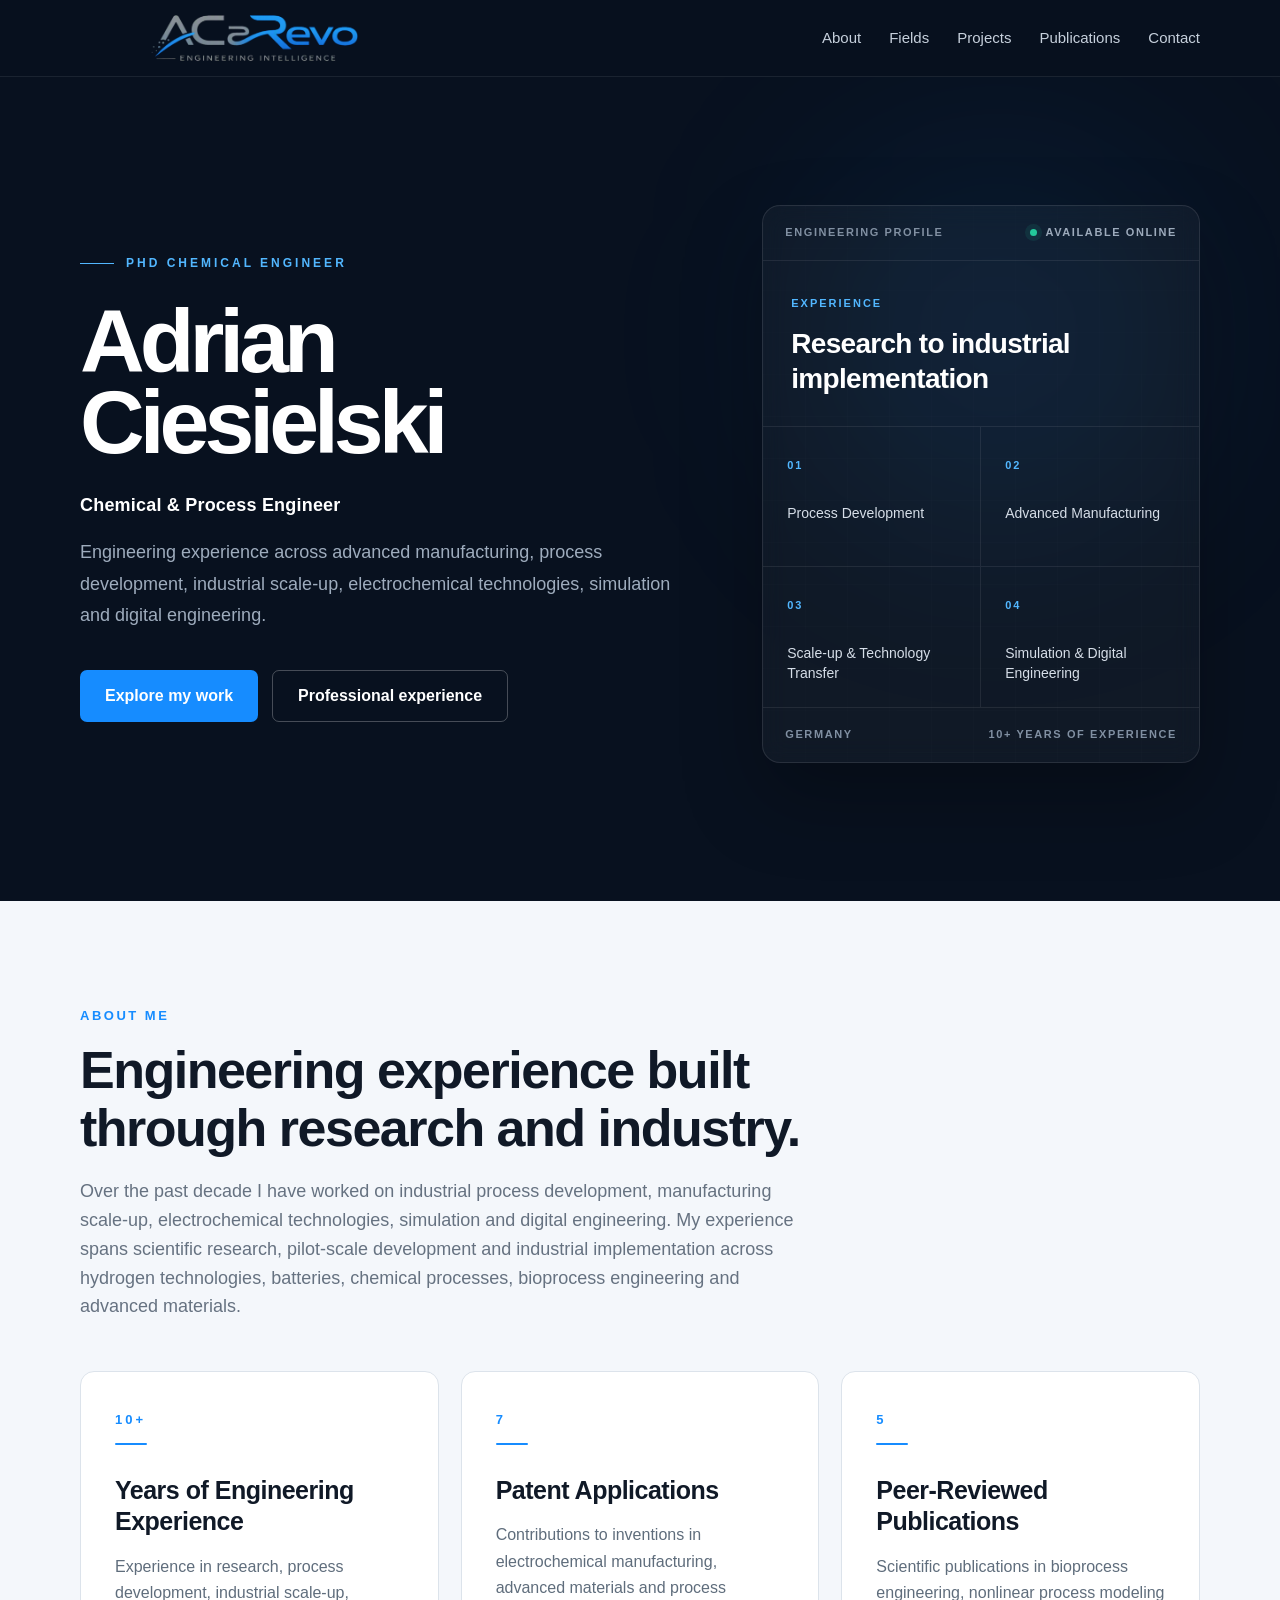
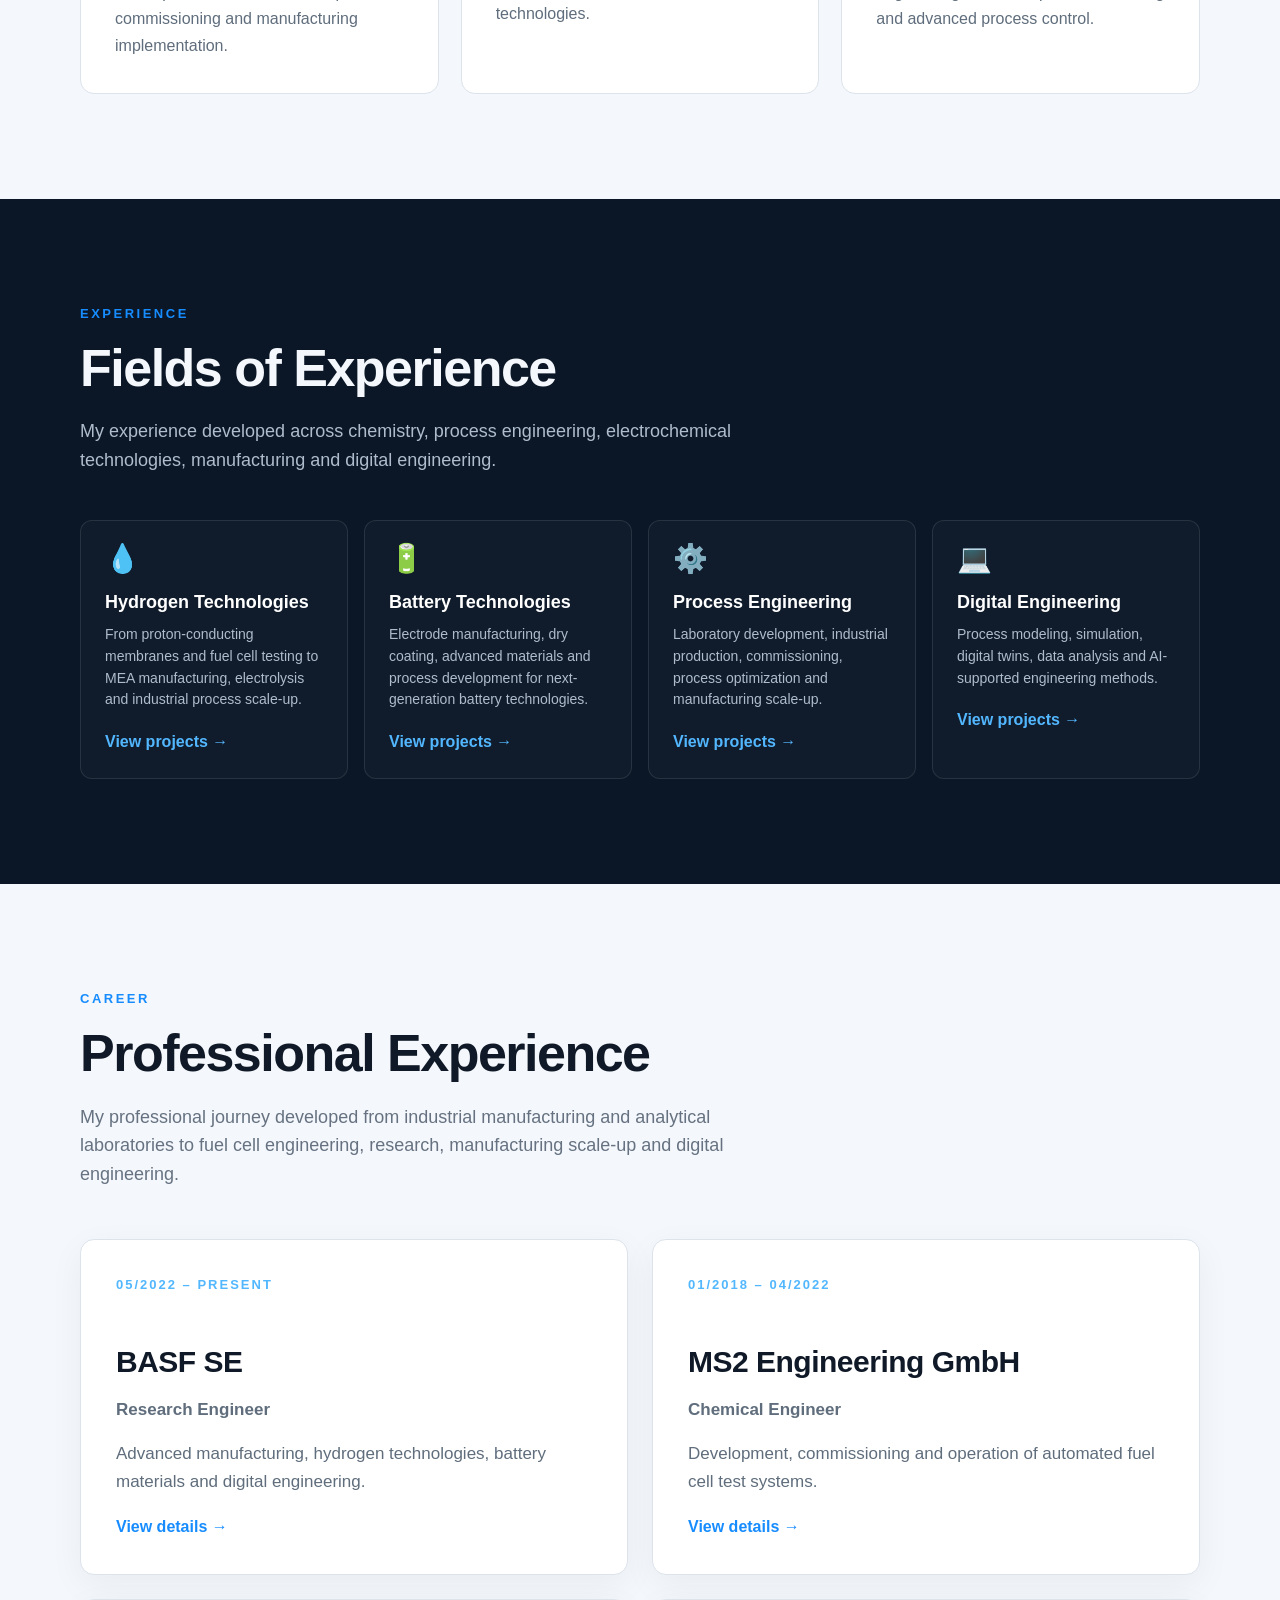
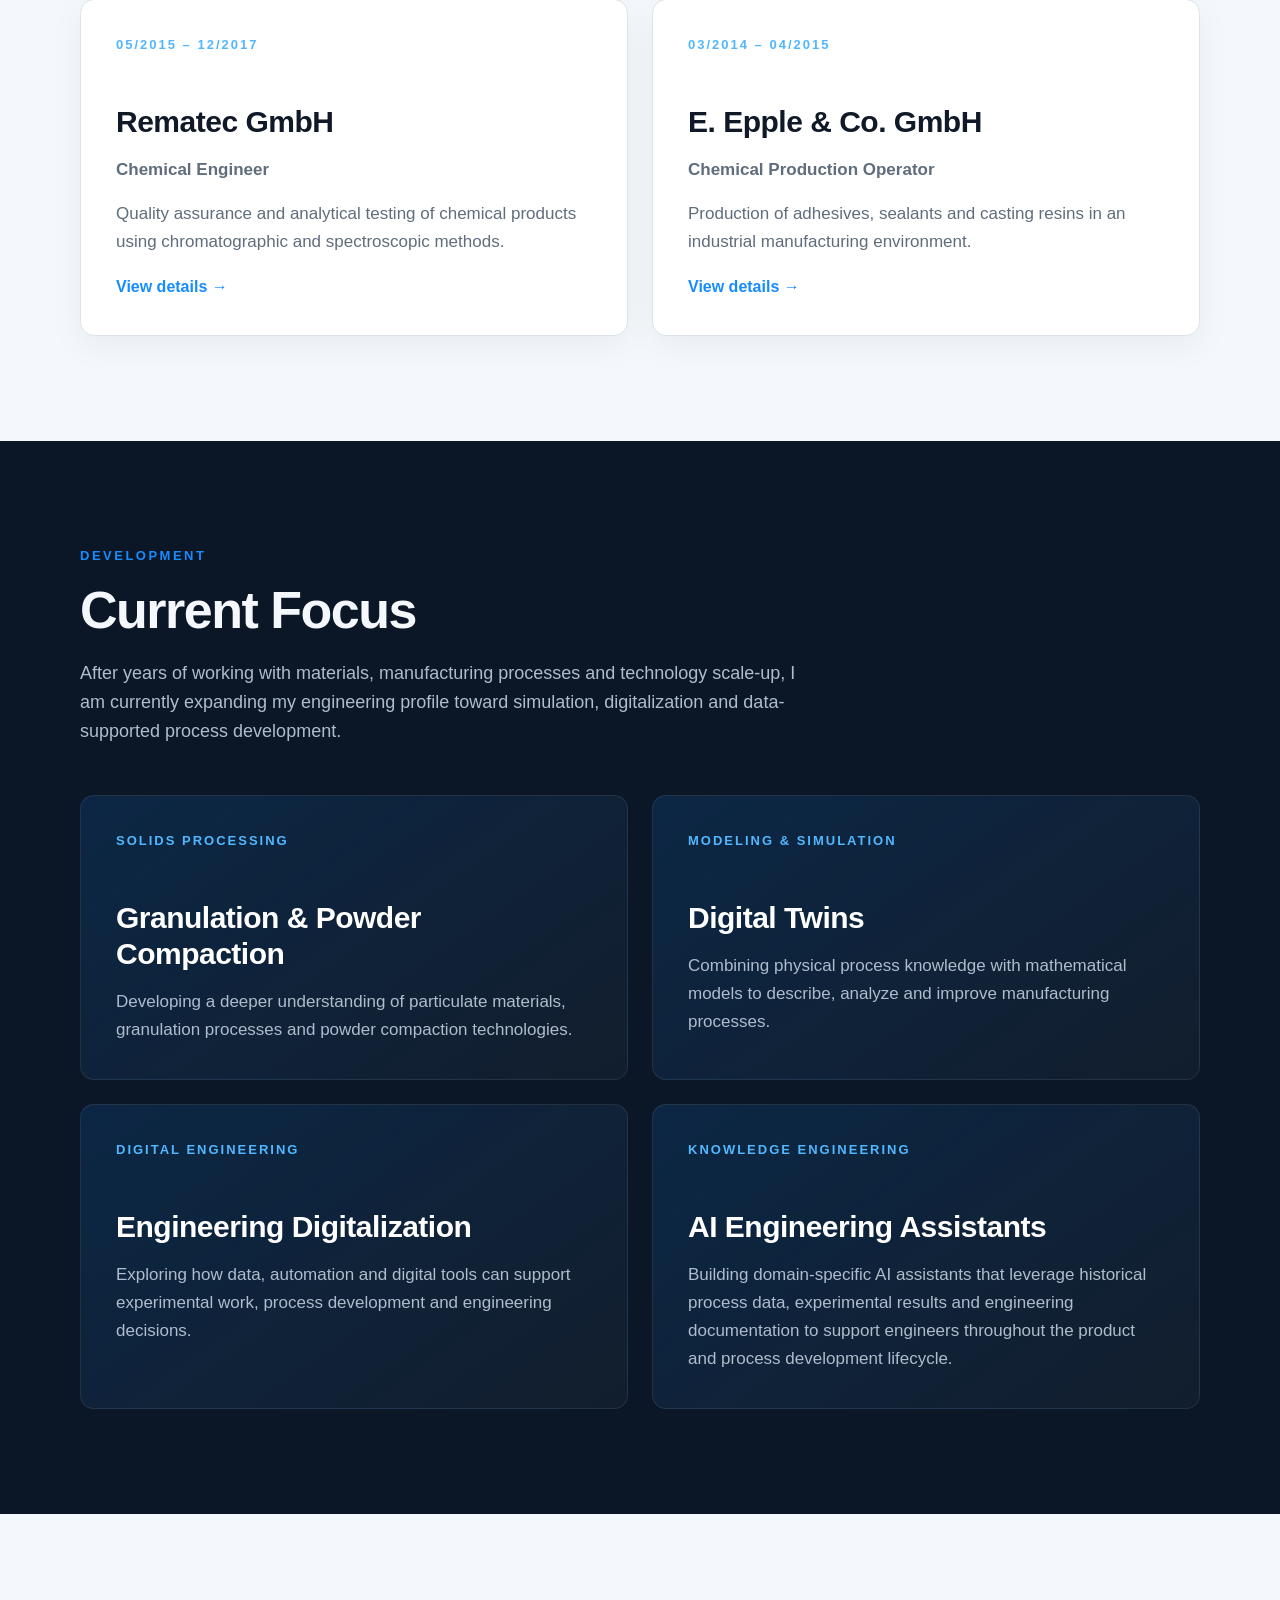
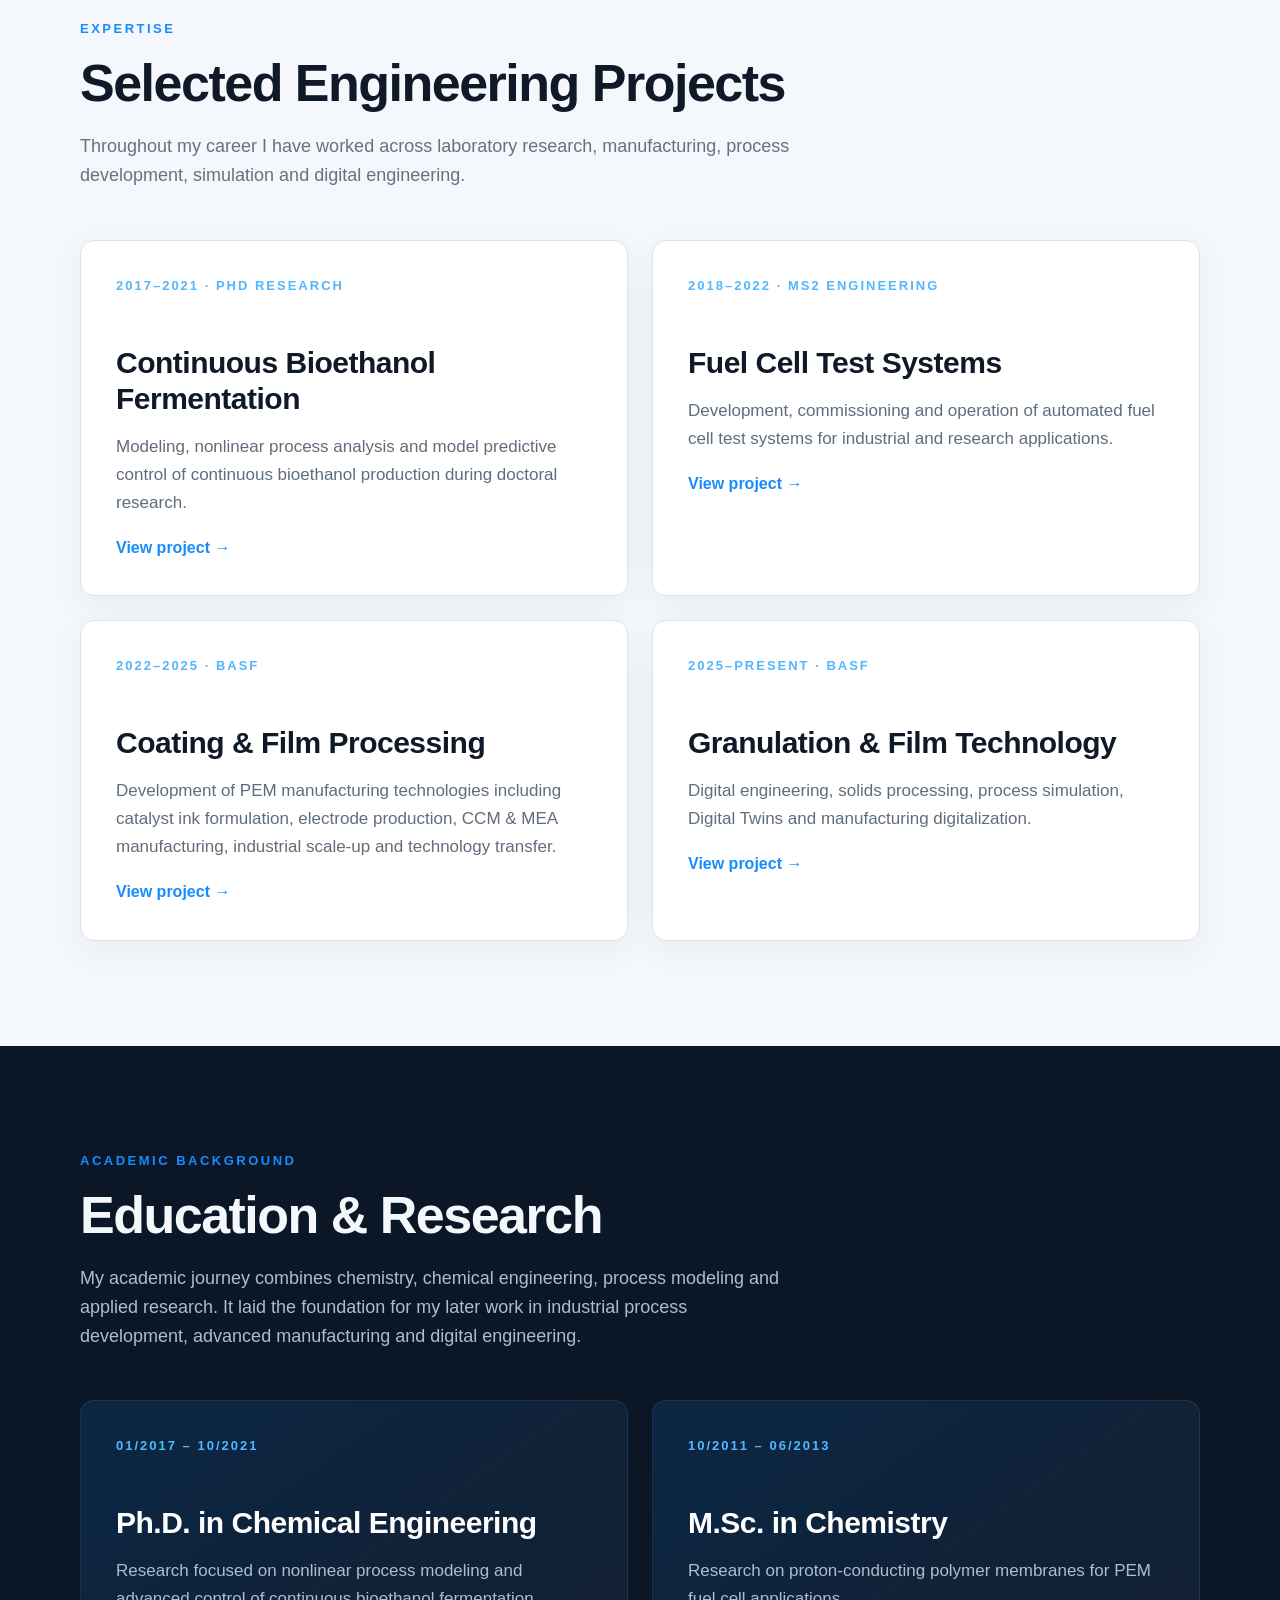
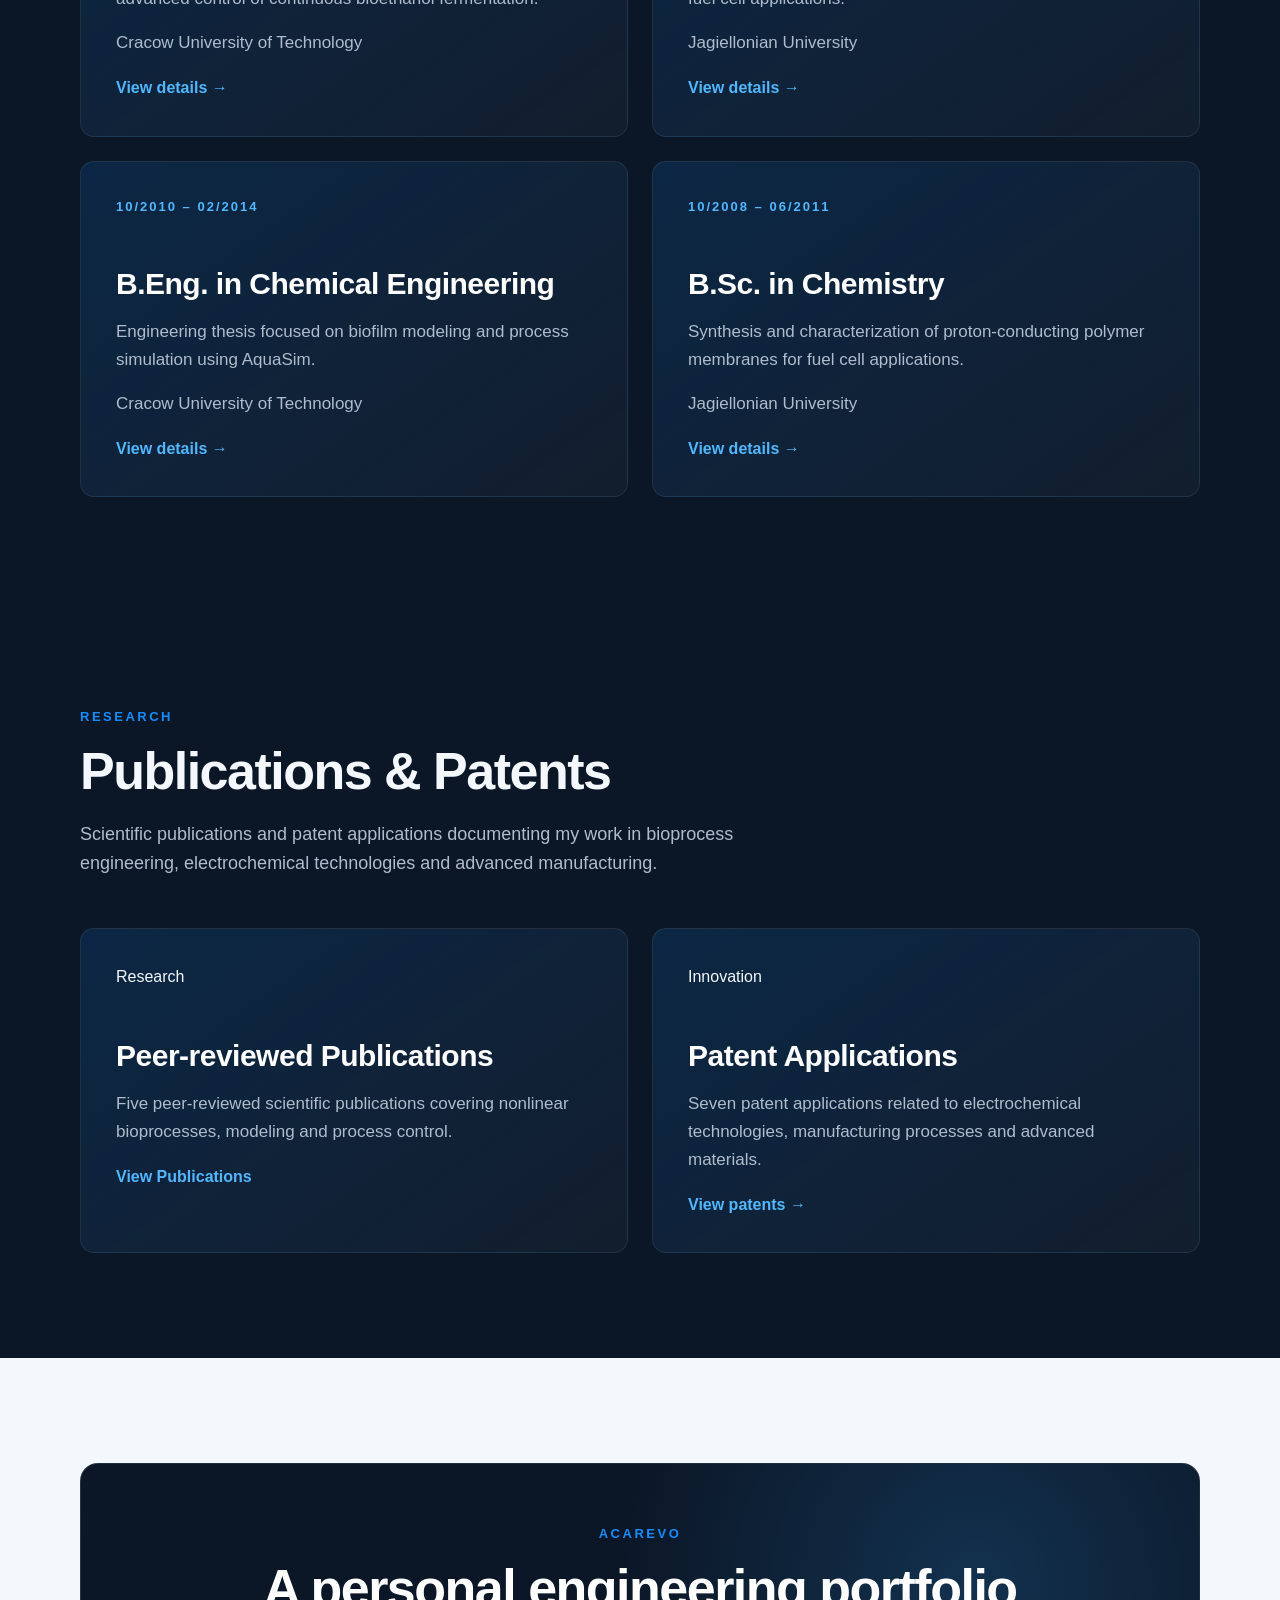
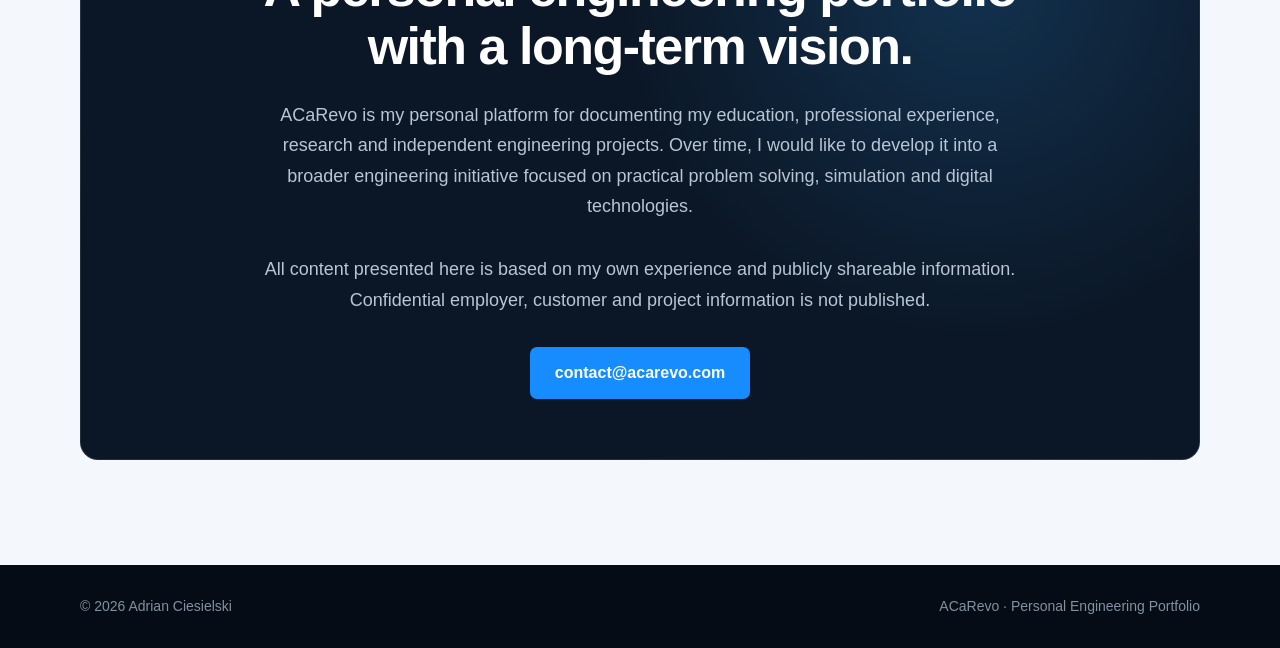
==== index.html @ 107c3f77 "Add publications, patents and case studies pages" ====
<!DOCTYPE html>
<html lang="en">
<head>
  <meta charset="UTF-8">
  <meta name="viewport" content="width=device-width, initial-scale=1.0">

  <title>ACaRevo | Engineering Intelligence</title>

  <link rel="stylesheet" href="style.css">
  <link rel="icon" type="image/svg+xml" href="favicon.svg">
</head>

<body>

  <nav>
    <div class="container nav-inner">

      <a href="#" class="logo">
        <img src="logo.PNG" alt="ACaRevo">
      </a>

      <button
        class="nav-toggle"
        type="button"
        aria-label="Open navigation menu"
        aria-expanded="false"
        aria-controls="nav-menu"
      >
        <span class="nav-toggle-bar"></span>
        <span class="nav-toggle-bar"></span>
        <span class="nav-toggle-bar"></span>
      </button>

      <div class="nav-links" id="nav-menu">
        <a href="#about">About</a>
        <a href="#industries">Fields</a>
        <a href="#projects">Projects</a>
        <a href="#publications">Publications</a>
        <a href="#contact">Contact</a>
      </div>

    </div>
  </nav>


  <header class="hero">
    <div class="container hero-layout">

      <div class="hero-content">

        <div class="eyebrow">
          PhD Chemical Engineer
        </div>

        <h1>
          Adrian<br>
          Ciesielski
        </h1>

        <p class="hero-role">
          Chemical &amp; Process Engineer
        </p>

        <p class="hero-text">
          Engineering experience across advanced manufacturing, process development,
          industrial scale-up, electrochemical technologies, simulation and digital
          engineering.
        </p>

        <div class="hero-buttons">

          <a class="button button-primary" href="#projects">
            Explore my work
          </a>

          <a class="button button-secondary" href="#experience">
            Professional experience
          </a>

        </div>

      </div>


      <aside class="hero-profile" aria-label="Engineering profile">

        <div class="hero-profile-header">
          <span>Engineering profile</span>
          <span class="hero-status">Available online</span>
        </div>

        <div class="hero-profile-main">
          <span class="hero-profile-label">Experience</span>
          <strong>Research to industrial implementation</strong>
        </div>

        <div class="hero-profile-grid">

          <div class="hero-profile-item">
            <span>01</span>
            <p>Process Development</p>
          </div>

          <div class="hero-profile-item">
            <span>02</span>
            <p>Advanced Manufacturing</p>
          </div>

          <div class="hero-profile-item">
            <span>03</span>
            <p>Scale-up &amp; Technology Transfer</p>
          </div>

          <div class="hero-profile-item">
            <span>04</span>
            <p>Simulation &amp; Digital Engineering</p>
          </div>

        </div>

        <div class="hero-profile-footer">
          <span>Germany</span>
          <span>10+ years of experience</span>
        </div>

      </aside>

    </div>
  </header>


  <main>

    <section id="about" class="section-light">
      <div class="container">

        <div class="section-label">
          About Me
        </div>

        <h2 class="section-title">
          Engineering experience built through research and industry.
        </h2>

        <p class="section-intro">
          Over the past decade I have worked on industrial process development,
          manufacturing scale-up, electrochemical technologies, simulation and
          digital engineering. My experience spans scientific research, pilot-scale
          development and industrial implementation across hydrogen technologies,
          batteries, chemical processes, bioprocess engineering and advanced materials.
        </p>

        <div class="cards">

          <article class="card">

            <div class="card-number">
              10+
            </div>

            <h3>
              Years of Engineering Experience
            </h3>

            <p>
              Experience in research, process development, industrial scale-up,
              commissioning and manufacturing implementation.
            </p>

          </article>


          <article class="card">

            <div class="card-number">
              7
            </div>

            <h3>
              Patent Applications
            </h3>

            <p>
              Contributions to inventions in electrochemical manufacturing,
              advanced materials and process technologies.
            </p>

          </article>


          <article class="card">

            <div class="card-number">
              5
            </div>

            <h3>
              Peer-Reviewed Publications
            </h3>

            <p>
              Scientific publications in bioprocess engineering,
              nonlinear process modeling and advanced process control.
            </p>

          </article>

        </div>

      </div>
    </section>


    <section id="industries" class="section-dark">
      <div class="container">

        <div class="industries-header">

          <p class="section-label">
            Experience
          </p>

          <h2 class="section-title">
            Fields of Experience
          </h2>

          <p class="section-intro">
            My experience developed across chemistry, process engineering,
            electrochemical technologies, manufacturing and digital engineering.
          </p>

        </div>


        <div class="industries">

          <article class="industry">

            <div class="industry-icon">
              💧
            </div>

            <h3>
              Hydrogen Technologies
            </h3>

            <p>
              From proton-conducting membranes and fuel cell testing to MEA
              manufacturing, electrolysis and industrial process scale-up.
            </p>

            <a href="fields/hydrogen.html" class="project-link">
              View projects →
            </a>

          </article>


          <article class="industry">

            <div class="industry-icon">
              🔋
            </div>

            <h3>
              Battery Technologies
            </h3>

            <p>
              Electrode manufacturing, dry coating, advanced materials and process
              development for next-generation battery technologies.
            </p>

            <a href="fields/batteries.html" class="project-link">
              View projects →
            </a>

          </article>


          <article class="industry">

            <div class="industry-icon">
              ⚙️
            </div>

            <h3>
              Process Engineering
            </h3>

            <p>
              Laboratory development, industrial production, commissioning,
              process optimization and manufacturing scale-up.
            </p>

            <a href="fields/process-engineering.html" class="project-link">
              View projects →
            </a>

          </article>


          <article class="industry">

            <div class="industry-icon">
              💻
            </div>

            <h3>
              Digital Engineering
            </h3>

            <p>
              Process modeling, simulation, digital twins, data analysis and
              AI-supported engineering methods.
            </p>

            <a href="fields/digital-engineering.html" class="project-link">
              View projects →
            </a>

          </article>

        </div>

      </div>
    </section>


    <section id="experience" class="section-light">
      <div class="container">

        <div class="section-label">
          Career
        </div>

        <h2 class="section-title">
          Professional Experience
        </h2>

        <p class="section-intro">
          My professional journey developed from industrial manufacturing and
          analytical laboratories to fuel cell engineering, research,
          manufacturing scale-up and digital engineering.
        </p>

        <div class="projects">

          <article class="project">

            <small>
              05/2022 – Present
            </small>

            <h3>
              BASF SE
            </h3>

            <p>
              <strong>Research Engineer</strong>
            </p>

            <p>
              Advanced manufacturing, hydrogen technologies, battery materials
              and digital engineering.
            </p>

            <a href="experience/basf.html" class="project-link">
              View details →
            </a>

          </article>


          <article class="project">

            <small>
              01/2018 – 04/2022
            </small>

            <h3>
              MS2 Engineering GmbH
            </h3>

            <p>
              <strong>Chemical Engineer</strong>
            </p>

            <p>
              Development, commissioning and operation of automated fuel cell
              test systems.
            </p>

            <a href="experience/ms2.html" class="project-link">
              View details →
            </a>

          </article>


          <article class="project">

            <small>
              05/2015 – 12/2017
            </small>

            <h3>
              Rematec GmbH
            </h3>

            <p>
              <strong>Chemical Engineer</strong>
            </p>

            <p>
              Quality assurance and analytical testing of chemical products
              using chromatographic and spectroscopic methods.
            </p>

            <a href="experience/rematec.html" class="project-link">
              View details →
            </a>

          </article>


          <article class="project">

            <small>
              03/2014 – 04/2015
            </small>

            <h3>
              E. Epple &amp; Co. GmbH
            </h3>

            <p>
              <strong>Chemical Production Operator</strong>
            </p>

            <p>
              Production of adhesives, sealants and casting resins in an
              industrial manufacturing environment.
            </p>

            <a href="experience/epple.html" class="project-link">
              View details →
            </a>

          </article>

        </div>

      </div>
    </section>
    <section id="current-focus" class="section-dark">
      <div class="container">

        <div class="section-label">
          Development
        </div>

        <h2 class="section-title">
          Current Focus
        </h2>

        <p class="section-intro">
          After years of working with materials, manufacturing processes and
          technology scale-up, I am currently expanding my engineering profile
          toward simulation, digitalization and data-supported process development.
        </p>

        <div class="projects">

          <article class="project">

            <small>
              Solids Processing
            </small>

            <h3>
              Granulation &amp; Powder Compaction
            </h3>

            <p>
              Developing a deeper understanding of particulate materials,
              granulation processes and powder compaction technologies.
            </p>

          </article>

          <article class="project">

            <small>
              Modeling &amp; Simulation
            </small>

            <h3>
              Digital Twins
            </h3>

            <p>
              Combining physical process knowledge with mathematical models
              to describe, analyze and improve manufacturing processes.
            </p>

          </article>

          <article class="project">

            <small>
              Digital Engineering
            </small>

            <h3>
              Engineering Digitalization
            </h3>

            <p>
              Exploring how data, automation and digital tools can support
              experimental work, process development and engineering decisions.
            </p>

          </article>

          <article class="project">

            <small>
              Knowledge Engineering
            </small>

            <h3>
              AI Engineering Assistants
            </h3>

            <p>
              Building domain-specific AI assistants that leverage historical
              process data, experimental results and engineering documentation
              to support engineers throughout the product and process development
              lifecycle.
            </p>

          </article>

        </div>

      </div>
    </section>


    <section id="projects" class="section-light">

      <div class="container">

        <div class="section-label">
          Expertise
        </div>

        <h2 class="section-title">
          Selected Engineering Projects
        </h2>

        <p class="section-intro">
          Throughout my career I have worked across laboratory research,
          manufacturing, process development, simulation and digital engineering.
        </p>

        <div class="projects">

          <article class="project">

            <small>
              2017–2021 · PhD Research
            </small>

            <h3>
              Continuous Bioethanol Fermentation
            </h3>

            <p>
              Modeling, nonlinear process analysis and model predictive control
              of continuous bioethanol production during doctoral research.
            </p>

            <a href="projects/phd-bioethanol.html" class="project-link">
              View project →
            </a>

          </article>


          <article class="project">

            <small>
              2018–2022 · MS2 Engineering
            </small>

            <h3>
              Fuel Cell Test Systems
            </h3>

            <p>
              Development, commissioning and operation of automated fuel cell
              test systems for industrial and research applications.
            </p>

            <a href="projects/ms2-fuel-cell.html" class="project-link">
              View project →
            </a>

          </article>


          <article class="project">

            <small>
              2022–2025 · BASF
            </small>

            <h3>
              Coating &amp; Film Processing
            </h3>

            <p>
              Development of PEM manufacturing technologies including catalyst
              ink formulation, electrode production, CCM &amp; MEA manufacturing,
              industrial scale-up and technology transfer.
            </p>

            <a href="projects/basf-coating-film.html" class="project-link">
              View project →
            </a>

          </article>


          <article class="project">

            <small>
              2025–Present · BASF
            </small>

            <h3>
              Granulation &amp; Film Technology
            </h3>

            <p>
              Digital engineering, solids processing, process simulation,
              Digital Twins and manufacturing digitalization.
            </p>

            <a href="projects/basf-granulation.html" class="project-link">
              View project →
            </a>

          </article>

        </div>

      </div>

    </section>


    <section id="education" class="section-dark">

      <div class="container">

        <div class="section-label">
          Academic Background
        </div>

        <h2 class="section-title">
          Education &amp; Research
        </h2>

        <p class="section-intro">
          My academic journey combines chemistry, chemical engineering,
          process modeling and applied research. It laid the foundation
          for my later work in industrial process development,
          advanced manufacturing and digital engineering.
        </p>

        <div class="projects">

          <article class="project">

            <small>
              01/2017 – 10/2021
            </small>

            <h3>
              Ph.D. in Chemical Engineering
            </h3>

            <p>
              Research focused on nonlinear process modeling and advanced
              control of continuous bioethanol fermentation.
            </p>

            <p>
              Cracow University of Technology
            </p>

            <a href="education/phd.html" class="project-link">
              View details →
            </a>

          </article>


          <article class="project">

            <small>
              10/2011 – 06/2013
            </small>

            <h3>
              M.Sc. in Chemistry
            </h3>

            <p>
              Research on proton-conducting polymer membranes for PEM fuel
              cell applications.
            </p>

            <p>
              Jagiellonian University
            </p>

            <a href="education/msc.html" class="project-link">
              View details →
            </a>

          </article>


          <article class="project">

            <small>
              10/2010 – 02/2014
            </small>

            <h3>
              B.Eng. in Chemical Engineering
            </h3>

            <p>
              Engineering thesis focused on biofilm modeling and process
              simulation using AquaSim.
            </p>

            <p>
              Cracow University of Technology
            </p>

            <a href="education/beng.html" class="project-link">
              View details →
            </a>

          </article>


          <article class="project">

            <small>
              10/2008 – 06/2011
            </small>

            <h3>
              B.Sc. in Chemistry
            </h3>

            <p>
              Synthesis and characterization of proton-conducting polymer
              membranes for fuel cell applications.
            </p>

            <p>
              Jagiellonian University
            </p>

            <a href="education/bsc.html" class="project-link">
              View details →
            </a>

          </article>

        </div>

      </div>

    </section>
    <section id="publications" class="section-dark">

      <div class="container">

        <div class="section-label">
          Research
        </div>

        <h2 class="section-title">
          Publications &amp; Patents
        </h2>

        <p class="section-intro">
          Scientific publications and patent applications documenting my work
          in bioprocess engineering, electrochemical technologies and advanced
          manufacturing.
        </p>

        <div class="projects">

          <article class="project">

            <div class="project-content">

              <div class="project-meta">
                <span>Research</span>
              </div>

              <h3>
                Peer-reviewed Publications
              </h3>

              <p>
                Five peer-reviewed scientific publications covering nonlinear
                bioprocesses, modeling and process control.
              </p>

              <a href="publications/publications.html" class="project-link">
                View Publications
              </a>

            </div>

          </article>


          <article class="project">

            <div class="project-content">

              <div class="project-meta">
                <span>Innovation</span>
              </div>

              <h3>
                Patent Applications
              </h3>

              <p>
                Seven patent applications related to electrochemical
                technologies, manufacturing processes and advanced materials.
              </p>

              <a href="patents.html" class="project-link">
                View patents →
              </a>

            </div>

          </article>

        </div>

      </div>

    </section>


    <section id="contact" class="section-light">

      <div class="container">

        <div class="contact-box">

          <div class="section-label">
            ACaRevo
          </div>

          <h2 class="section-title">
            A personal engineering portfolio with a long-term vision.
          </h2>

          <p>
            ACaRevo is my personal platform for documenting my education,
            professional experience, research and independent engineering
            projects. Over time, I would like to develop it into a broader
            engineering initiative focused on practical problem solving,
            simulation and digital technologies.
          </p>

          <p>
            All content presented here is based on my own experience and
            publicly shareable information. Confidential employer, customer
            and project information is not published.
          </p>

          <a class="button button-primary"
             href="mailto:contact@acarevo.com">
            contact@acarevo.com
          </a>

        </div>

      </div>

    </section>

  </main>


  <footer>

    <div class="container footer-inner">

      <div>
        © 2026 Adrian Ciesielski
      </div>

      <div>
        ACaRevo · Personal Engineering Portfolio
      </div>

    </div>

  </footer>


  <script>

    (function () {

      const nav = document.querySelector("nav");
      const toggle = document.querySelector(".nav-toggle");
      const links = document.querySelectorAll("#nav-menu a");

      function setMenuOpen(isOpen) {

        nav.classList.toggle("is-open", isOpen);

        toggle.setAttribute(
          "aria-expanded",
          isOpen ? "true" : "false"
        );

        toggle.setAttribute(
          "aria-label",
          isOpen
            ? "Close navigation menu"
            : "Open navigation menu"
        );

      }

      toggle.addEventListener("click", () => {
        setMenuOpen(!nav.classList.contains("is-open"));
      });

      links.forEach(link => {
        link.addEventListener("click", () => {
          setMenuOpen(false);
        });
      });

    })();

  </script>

</body>
</html>
---- style.css ----
* {
  box-sizing: border-box;
  margin: 0;
  padding: 0;
}

:root {
  --bg: #08111f;
  --bg-soft: #0b1727;
  --surface: #ffffff;
  --surface-soft: #f4f7fb;
  --text: #101927;
  --text-light: #f4f7fb;
  --muted: #667281;
  --muted-dark: #aebccc;
  --accent: #168cff;
  --accent-light: #52b7ff;
  --border-light: #dce3eb;
}

html {
  scroll-behavior: smooth;
}

body {
  font-family: Arial, Helvetica, sans-serif;
  background: var(--bg);
  color: var(--text-light);
  line-height: 1.6;
}

a {
  color: inherit;
  text-decoration: none;
}

img {
  max-width: 100%;
}

.container {
  width: min(1120px, calc(100% - 40px));
  margin: 0 auto;
}


/* NAVIGATION */

nav {
  position: sticky;
  top: 0;
  z-index: 1000;
  background: rgba(8, 17, 31, 0.92);
  border-bottom: 1px solid rgba(255, 255, 255, 0.08);
  backdrop-filter: blur(12px);
}

.nav-inner {
  min-height: 76px;
  display: flex;
  align-items: center;
  justify-content: space-between;
  gap: 30px;
}

.logo {
  display: flex;
  align-items: center;
}

.logo img {
  height: 72px;
  width: auto;
  display: block;
  transition: transform 0.2s ease;
}

.logo:hover img {
  transform: scale(1.03);
}

.nav-links {
  display: flex;
  gap: 28px;
  font-size: 15px;
  color: #c6d0dc;
}

.nav-links a {
  transition: color 0.2s ease;
}

.nav-links a:hover {
  color: #ffffff;
}

.nav-toggle {
  display: none;
  flex-direction: column;
  justify-content: center;
  gap: 5px;
  width: 44px;
  height: 44px;
  padding: 0;
  border: none;
  background: transparent;
  cursor: pointer;
}

.nav-toggle-bar {
  display: block;
  width: 24px;
  height: 2px;
  background: #c6d0dc;
  border-radius: 1px;
}

.nav-toggle:hover .nav-toggle-bar,
.nav-toggle[aria-expanded="true"] .nav-toggle-bar {
  background: #ffffff;
}


/* HERO */

.hero {
  display: flex;
  align-items: center;
  position: relative;
  overflow: hidden;
  background: #08111f;
}

/* Pełnoekranowy hero tylko na stronie głównej */

.hero:not(.hero-compact) {
  min-height: calc(100vh - 76px);
}

/* Krótszy hero na podstronach */

.hero.hero-compact {
  min-height: 0;
  height: auto;
  padding: 75px 0;
  align-items: center;
}

.hero.hero-compact .container {
  height: auto;
}

.hero.hero-compact .hero-content {
  max-width: 850px;
}

.hero.hero-compact h1 {
  margin-bottom: 24px;
}

..hero::before {
  content: "";
  position: absolute;
  top: 0;
  right: 0;
  width: 48%;
  height: 100%;
  background: linear-gradient(
    90deg,
    transparent,
    rgba(22, 140, 255, 0.04)
  );
  border-left: 1px solid rgba(255, 255, 255, 0.05);
}

.hero.hero-compact::before {
  display: none;
}

.hero::after {
  content: "";
  position: absolute;
  top: 80px;
  right: 8%;
  width: 360px;
  height: 360px;
  border-radius: 50%;
  background: rgba(22, 140, 255, 0.1);
  filter: blur(110px);
  pointer-events: none;
}

.hero.hero-compact::after {
  display: none;
}

.hero-layout {
  position: relative;
  z-index: 1;
  display: grid;
  grid-template-columns: minmax(0, 1.15fr) minmax(340px, 0.85fr);
  align-items: center;
  gap: 90px;
  padding-top: 100px;
  padding-bottom: 110px;
}

.hero-content {
  position: relative;
  z-index: 1;
  max-width: 720px;
}

.eyebrow {
  display: inline-flex;
  align-items: center;
  gap: 12px;
  color: var(--accent-light);
  text-transform: uppercase;
  letter-spacing: 3px;
  font-size: 12px;
  font-weight: 700;
  margin-bottom: 28px;
}

.eyebrow::before {
  content: "";
  width: 34px;
  height: 1px;
  background: var(--accent-light);
}

h1 {
  max-width: 760px;
  color: #ffffff;
  font-size: clamp(58px, 7vw, 96px);
  line-height: 0.9;
  letter-spacing: -5px;
  font-weight: 800;
}

.hero-role {
  margin-top: 28px;
  color: #ffffff;
  font-size: 18px;
  font-weight: 600;
  letter-spacing: 0.2px;
}

.hero-text {
  max-width: 650px;
  margin-top: 18px;
  color: #9eacbd;
  font-size: 18px;
  line-height: 1.75;
}

.hero-buttons {
  display: flex;
  flex-wrap: wrap;
  gap: 14px;
  margin-top: 38px;
}


/* HERO PROFILE */

.hero-profile {
  position: relative;
  overflow: hidden;
  border: 1px solid rgba(255, 255, 255, 0.1);
  border-radius: 18px;
  background: rgba(255, 255, 255, 0.035);
  box-shadow: 0 35px 80px rgba(0, 0, 0, 0.28);
  backdrop-filter: blur(12px);
}

.hero-profile::before {
  content: "";
  position: absolute;
  inset: 0;
  opacity: 0.16;
  background-image:
    linear-gradient(
      rgba(255, 255, 255, 0.06) 1px,
      transparent 1px
    ),
    linear-gradient(
      90deg,
      rgba(255, 255, 255, 0.06) 1px,
      transparent 1px
    );
  background-size: 42px 42px;
  pointer-events: none;
}

.hero-profile-header,
.hero-profile-footer {
  position: relative;
  z-index: 1;
  display: flex;
  align-items: center;
  justify-content: space-between;
  gap: 20px;
  padding: 18px 22px;
  color: #8190a2;
  font-size: 11px;
  font-weight: 700;
  text-transform: uppercase;
  letter-spacing: 1.6px;
}

.hero-profile-header {
  border-bottom: 1px solid rgba(255, 255, 255, 0.08);
}

.hero-profile-footer {
  border-top: 1px solid rgba(255, 255, 255, 0.08);
}

.hero-status {
  display: inline-flex;
  align-items: center;
  gap: 8px;
  color: #9dabbc;
}

.hero-status::before {
  content: "";
  width: 7px;
  height: 7px;
  border-radius: 50%;
  background: #23c89a;
  box-shadow: 0 0 0 5px rgba(35, 200, 154, 0.1);
}

.hero-profile-main {
  position: relative;
  z-index: 1;
  padding: 34px 28px 30px;
}

.hero-profile-label {
  display: block;
  margin-bottom: 14px;
  color: var(--accent-light);
  font-size: 11px;
  font-weight: 700;
  text-transform: uppercase;
  letter-spacing: 2px;
}

.hero-profile-main strong {
  display: block;
  max-width: 360px;
  color: #ffffff;
  font-size: 28px;
  line-height: 1.25;
  letter-spacing: -0.7px;
}

.hero-profile-grid {
  position: relative;
  z-index: 1;
  display: grid;
  grid-template-columns: repeat(2, 1fr);
  border-top: 1px solid rgba(255, 255, 255, 0.08);
}

.hero-profile-item {
  min-height: 140px;
  padding: 24px;
  border-right: 1px solid rgba(255, 255, 255, 0.08);
  border-bottom: 1px solid rgba(255, 255, 255, 0.08);
}

.hero-profile-item:nth-child(2n) {
  border-right: none;
}

.hero-profile-item:nth-last-child(-n + 2) {
  border-bottom: none;
}

.hero-profile-item span {
  color: var(--accent-light);
  font-size: 11px;
  font-weight: 700;
  letter-spacing: 2px;
}

.hero-profile-item p {
  margin-top: 26px;
  color: #d6dee8;
  font-size: 14px;
  line-height: 1.45;
}


/* BUTTONS */

.button {
  display: inline-flex;
  align-items: center;
  justify-content: center;
  min-height: 52px;
  padding: 0 25px;
  border-radius: 7px;
  font-weight: 700;
  transition:
    transform 0.2s ease,
    background 0.2s ease,
    border-color 0.2s ease,
    color 0.2s ease;
}

.button-primary {
  background: var(--accent);
  color: white;
}

.button-primary:hover {
  background: #37a0ff;
  transform: translateY(-2px);
}

.button-secondary {
  border: 1px solid rgba(255, 255, 255, 0.25);
  color: white;
}

.button-secondary:hover {
  border-color: var(--accent-light);
  color: var(--accent-light);
}


/* SECTIONS */

section {
  padding: 105px 0;
}

.section-light {
  background: var(--surface-soft);
  color: var(--text);
}

.section-dark {
  background: var(--bg-soft);
  color: var(--text-light);
}

.section-label {
  color: var(--accent);
  text-transform: uppercase;
  letter-spacing: 2.5px;
  font-size: 13px;
  font-weight: 700;
  margin-bottom: 14px;
}

.section-title {
  max-width: 760px;
  font-size: clamp(34px, 5vw, 52px);
  line-height: 1.12;
  letter-spacing: -1.5px;
}

.section-intro {
  max-width: 720px;
  margin-top: 20px;
  font-size: 18px;
  color: var(--muted);
}

.section-dark .section-intro {
  color: var(--muted-dark);
}


/* CARDS */

.cards {
  display: grid;
  grid-template-columns: repeat(3, 1fr);
  gap: 22px;
  margin-top: 50px;
}

.card {
  min-height: 290px;
  padding: 34px;
  border-radius: 14px;
  background: #ffffff;
  color: var(--text);
  border: 1px solid var(--border-light);
  transition:
    transform 0.25s ease,
    box-shadow 0.25s ease,
    border-color 0.25s ease;
}

.card:hover {
  transform: translateY(-7px);
  border-color: rgba(22, 140, 255, 0.35);
  box-shadow: 0 22px 60px rgba(15, 35, 60, 0.14);
}

.card-number {
  display: inline-block;
  font-size: 13px;
  font-weight: 700;
  color: var(--accent);
  letter-spacing: 3px;
}

.card-number::after {
  content: "";
  display: block;
  width: 32px;
  height: 2px;
  margin-top: 12px;
  background: var(--accent);
  border-radius: 2px;
}

.card h3 {
  margin-top: 30px;
  margin-bottom: 16px;
  color: var(--text);
  font-size: 25px;
  line-height: 1.25;
  letter-spacing: -0.5px;
  font-weight: 700;
}

.card p {
  color: #5f6d7c;
  font-size: 16px;
  line-height: 1.65;
}


/* INDUSTRIES */

.industries-header {
  max-width: 760px;
}

.industries {
  display: grid;
  grid-template-columns: repeat(4, 1fr);
  gap: 16px;
  margin-top: 45px;
}

.industry {
  min-height: 230px;
  padding: 24px;
  border: 1px solid rgba(255, 255, 255, 0.1);
  border-radius: 12px;
  background: rgba(255, 255, 255, 0.025);
  transition:
    transform 0.25s ease,
    border-color 0.25s ease,
    background 0.25s ease,
    box-shadow 0.25s ease;
}

.industry:hover {
  transform: translateY(-6px);
  border-color: rgba(22, 140, 255, 0.8);
  background: rgba(22, 140, 255, 0.08);
  box-shadow: 0 18px 45px rgba(0, 0, 0, 0.22);
}

.industry-icon {
  font-size: 28px;
  line-height: 1;
  margin-bottom: 18px;
}

.industry h3 {
  margin-bottom: 10px;
  color: #ffffff;
  font-size: 18px;
  line-height: 1.3;
}

.industry p {
  color: var(--muted-dark);
  font-size: 14px;
  line-height: 1.55;
}


/* PROJECTS */

.projects {
  display: grid;
  grid-template-columns: repeat(2, 1fr);
  gap: 24px;
  margin-top: 50px;
}

.project {
  min-height: 260px;
  padding: 35px;
  border-radius: 14px;
  background: linear-gradient(
    145deg,
    rgba(18, 139, 255, 0.14),
    rgba(255, 255, 255, 0.03)
  );
  border: 1px solid rgba(255, 255, 255, 0.08);
  transition:
    transform 0.25s ease,
    border-color 0.25s ease,
    box-shadow 0.25s ease;
}

.project:hover {
  transform: translateY(-6px);
  border-color: rgba(82, 183, 255, 0.45);
  box-shadow: 0 22px 50px rgba(0, 0, 0, 0.22);
}

.project small {
  display: block;
  color: var(--accent-light);
  text-transform: uppercase;
  letter-spacing: 2px;
  font-size: 13px;
  font-weight: 700;
}

.project h3 {
  margin-top: 48px;
  margin-bottom: 16px;
  font-size: 30px;
  line-height: 1.2;
  letter-spacing: -0.5px;
  color: #ffffff;
}

.project p {
  margin-top: 16px;
  color: var(--muted-dark);
  font-size: 17px;
  line-height: 1.65;
}

.project .button {
  margin-top: 26px;
}

.section-light .project {
  background: #ffffff;
  border-color: var(--border-light);
  box-shadow: 0 10px 35px rgba(15, 35, 60, 0.05);
}

.section-light .project:hover {
  border-color: rgba(22, 140, 255, 0.35);
  box-shadow: 0 20px 50px rgba(15, 35, 60, 0.12);
}

.section-light .project h3 {
  color: var(--text);
}

.section-light .project p {
  color: #5f6d7c;
}


/* ABOUT */

.about-grid {
  display: grid;
  grid-template-columns: 1.3fr 0.9fr;
  gap: 80px;
  align-items: center;
}

.about-content {
  max-width: 700px;
}

.about-text {
  margin-top: 28px;
  font-size: 18px;
  color: #5f6d7c;
  line-height: 1.8;
}

.about-text p + p {
  margin-top: 20px;
}

.about-stats {
  display: grid;
  grid-template-columns: repeat(2, 1fr);
  gap: 18px;
}

.stat-card {
  min-height: 155px;
  padding: 28px;
  border-radius: 14px;
  background: #ffffff;
  border: 1px solid var(--border-light);
  transition:
    transform 0.25s ease,
    border-color 0.25s ease,
    box-shadow 0.25s ease;
}

.stat-card:hover {
  transform: translateY(-6px);
  border-color: rgba(22, 140, 255, 0.6);
  box-shadow: 0 18px 40px rgba(20, 40, 70, 0.1);
}

.stat-card span {
  display: block;
  margin-bottom: 12px;
  color: var(--accent);
  font-size: 36px;
  font-weight: 800;
  line-height: 1;
  letter-spacing: -1px;
}

.stat-card p {
  color: #5f6d7c;
  font-size: 15px;
  line-height: 1.5;
}


/* LINKS */

.industry-link {
  display: block;
  color: inherit;
  text-decoration: none;
}

.project-link {
  display: inline-block;
  margin-top: 18px;
  color: var(--accent);
  text-decoration: none;
  font-weight: 600;
  transition:
    opacity 0.2s ease,
    transform 0.2s ease;
}

.section-dark .project-link {
  color: var(--accent-light);
}

.project-link:hover {
  opacity: 0.82;
  transform: translateX(3px);
}


/* CONTACT */

.contact-box {
  padding: 60px;
  border-radius: 18px;
  background:
    radial-gradient(
      circle at 80% 20%,
      rgba(51, 167, 255, 0.18),
      transparent 35%
    ),
    var(--bg-soft);
  border: 1px solid rgba(255, 255, 255, 0.1);
  text-align: center;
  color: #ffffff;
}

.contact-box .section-title {
  max-width: 820px;
  margin: 0 auto;
  color: #ffffff;
}

.contact-box p {
  max-width: 760px;
  margin: 24px auto 32px;
  font-size: 18px;
  line-height: 1.7;
  color: #b8c5d4;
}


/* FOOTER */

footer {
  padding: 30px 0;
  background: #050c16;
  color: #8290a0;
  font-size: 14px;
}

.footer-inner {
  display: flex;
  justify-content: space-between;
  gap: 20px;
  flex-wrap: wrap;
}


/* TABLET */

@media (max-width: 900px) {
  .cards,
  .industries {
    grid-template-columns: repeat(2, 1fr);
  }

  .projects,
  .about-grid {
    grid-template-columns: 1fr;
  }

  .about-stats {
    margin-top: 10px;
  }

  .nav-inner {
    position: relative;
  }

  .nav-toggle {
    display: flex;
  }

  .nav-links {
    display: none;
    position: absolute;
    top: 100%;
    left: 50%;
    transform: translateX(-50%);
    width: 100vw;
    flex-direction: column;
    gap: 0;
    padding: 8px 20px 20px;
    background: rgba(8, 17, 31, 0.98);
    border-bottom: 1px solid rgba(255, 255, 255, 0.08);
  }

  .nav-links a {
    padding: 14px 0;
    border-bottom: 1px solid rgba(255, 255, 255, 0.06);
  }

  .nav-links a:last-child {
    border-bottom: none;
  }

  nav.is-open .nav-links {
    display: flex;
  }

  .hero-layout {
    grid-template-columns: 1fr;
    gap: 55px;
    padding-top: 85px;
    padding-bottom: 90px;
  }

  .hero-content {
    max-width: 760px;
  }

  .hero-profile {
    max-width: 680px;
  }

  h1 {
    font-size: clamp(58px, 11vw, 86px);
  }

  .hero.hero-compact {
    padding: 65px 0;
  }
}


/* MOBILE */

@media (max-width: 600px) {
  .container {
    width: min(100% - 28px, 1120px);
  }

  .logo img {
    height: 58px;
  }

  .hero:not(.hero-compact) {
    min-height: auto;
  }

  .hero.hero-compact {
    min-height: 0;
    padding: 55px 0;
  }

  .hero-layout {
    gap: 45px;
    padding-top: 65px;
    padding-bottom: 70px;
  }

  h1 {
    font-size: clamp(54px, 18vw, 74px);
    line-height: 0.92;
    letter-spacing: -3px;
  }

  .hero.hero-compact h1 {
    font-size: clamp(48px, 15vw, 68px);
  }

  .hero-role {
    margin-top: 24px;
    font-size: 17px;
  }

  .hero-text {
    margin-top: 15px;
    font-size: 16px;
    line-height: 1.7;
  }

  .hero-buttons {
    flex-direction: column;
    margin-top: 30px;
  }

  .button {
    width: 100%;
  }

  .hero-profile-main {
    padding: 28px 22px 25px;
  }

  .hero-profile-main strong {
    font-size: 24px;
  }

  .hero-profile-grid {
    grid-template-columns: 1fr;
  }

  .hero-profile-item {
    min-height: auto;
    padding: 20px 22px;
    border-right: none;
    border-bottom: 1px solid rgba(255, 255, 255, 0.08);
  }

  .hero-profile-item:nth-last-child(-n + 2) {
    border-bottom: 1px solid rgba(255, 255, 255, 0.08);
  }

  .hero-profile-item:last-child {
    border-bottom: none;
  }

  .hero-profile-item p {
    margin-top: 10px;
  }

  .hero-profile-footer {
    align-items: flex-start;
    flex-direction: column;
    gap: 8px;
  }

  .cards,
  .industries,
  .about-stats {
    grid-template-columns: 1fr;
  }

  .card,
  .project,
  .industry {
    min-height: auto;
  }

  section {
    padding: 75px 0;
  }

  .hero.hero-compact {
    padding: 55px 0;
  }

  .contact-box {
    padding: 40px 22px;
  }
}
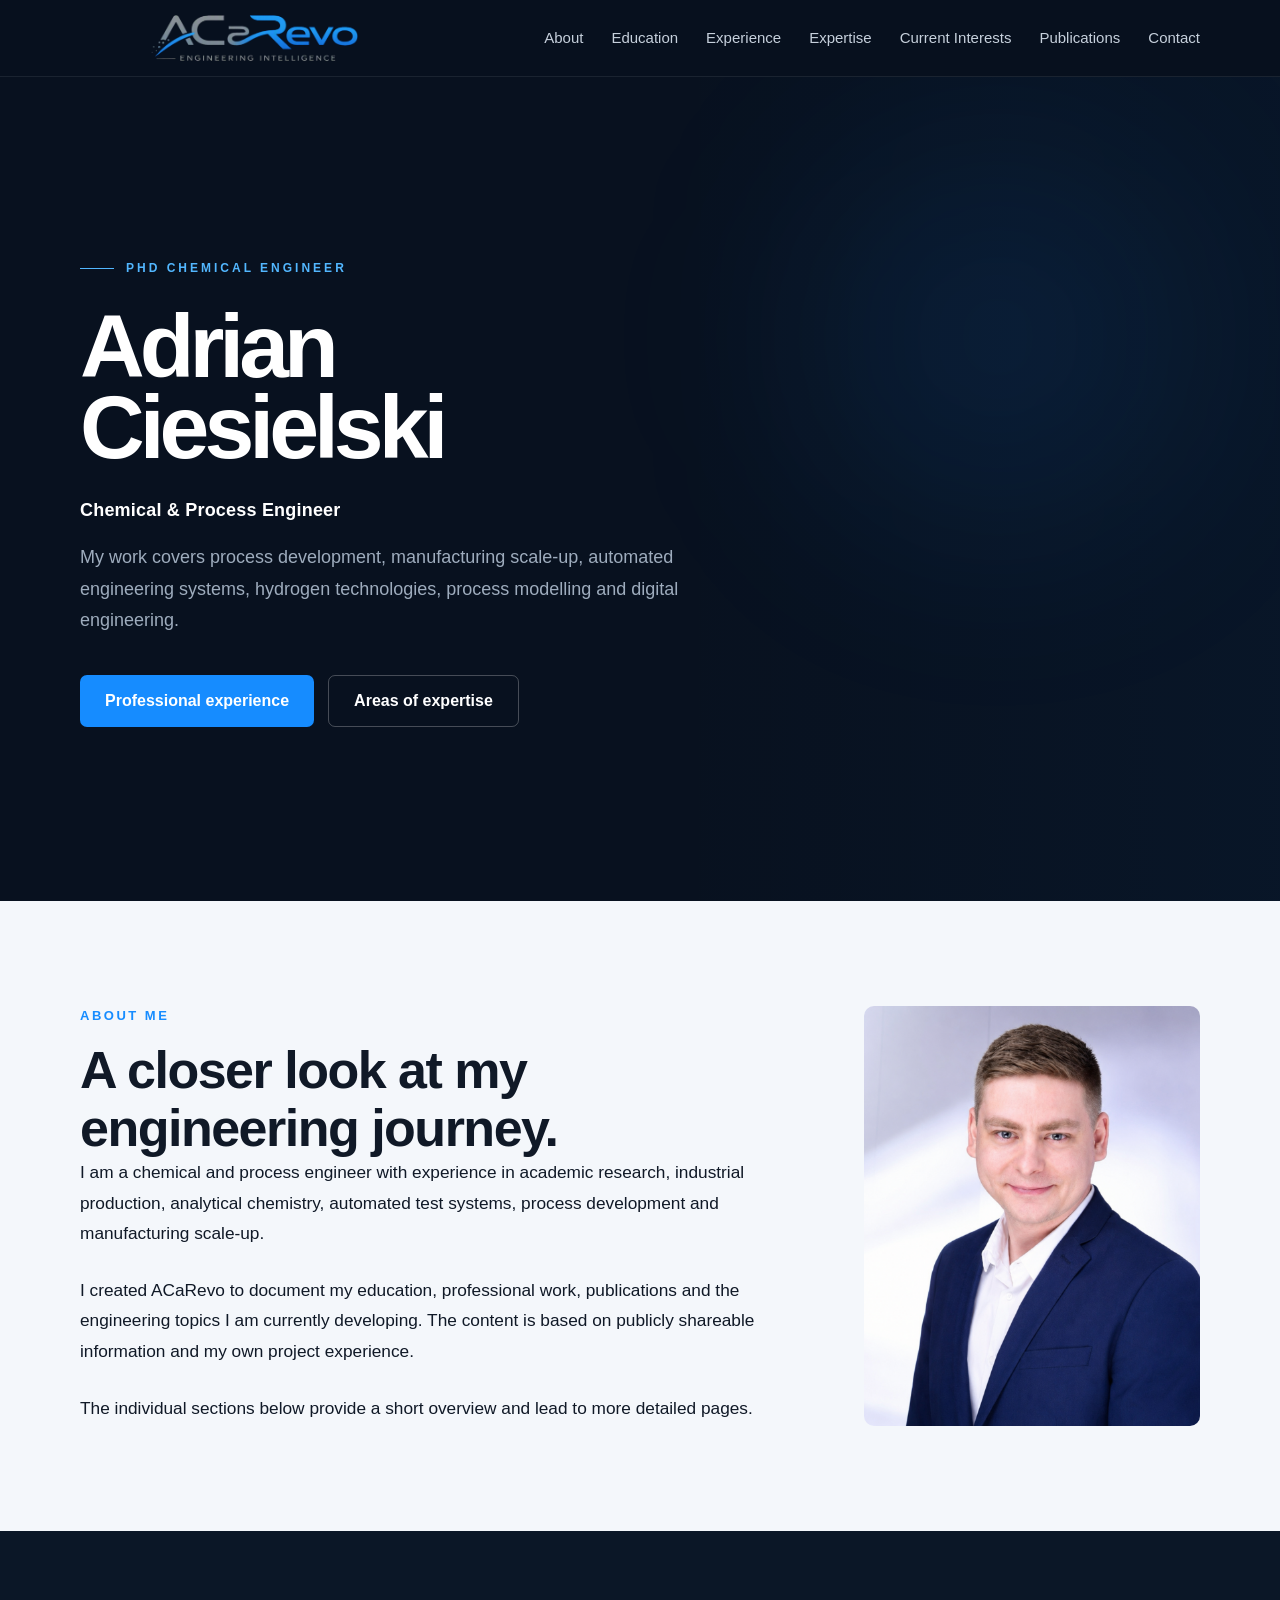
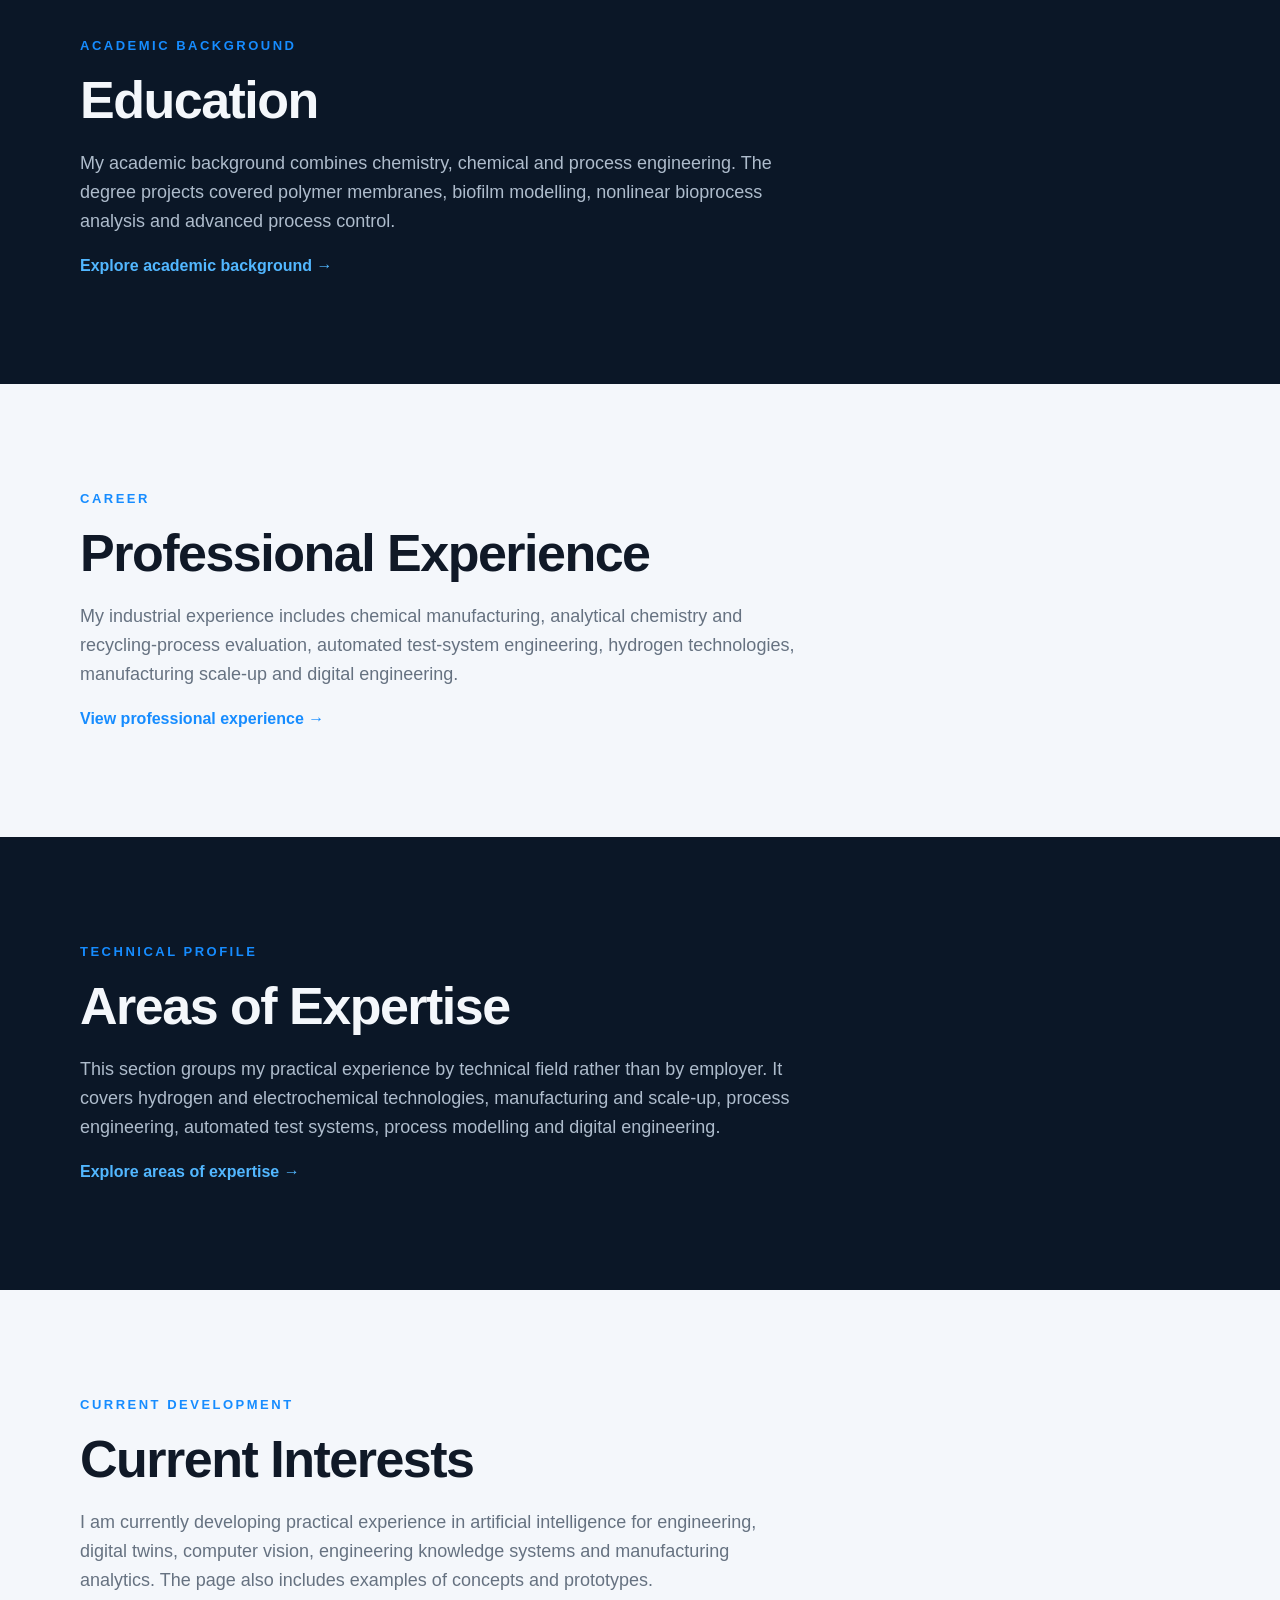
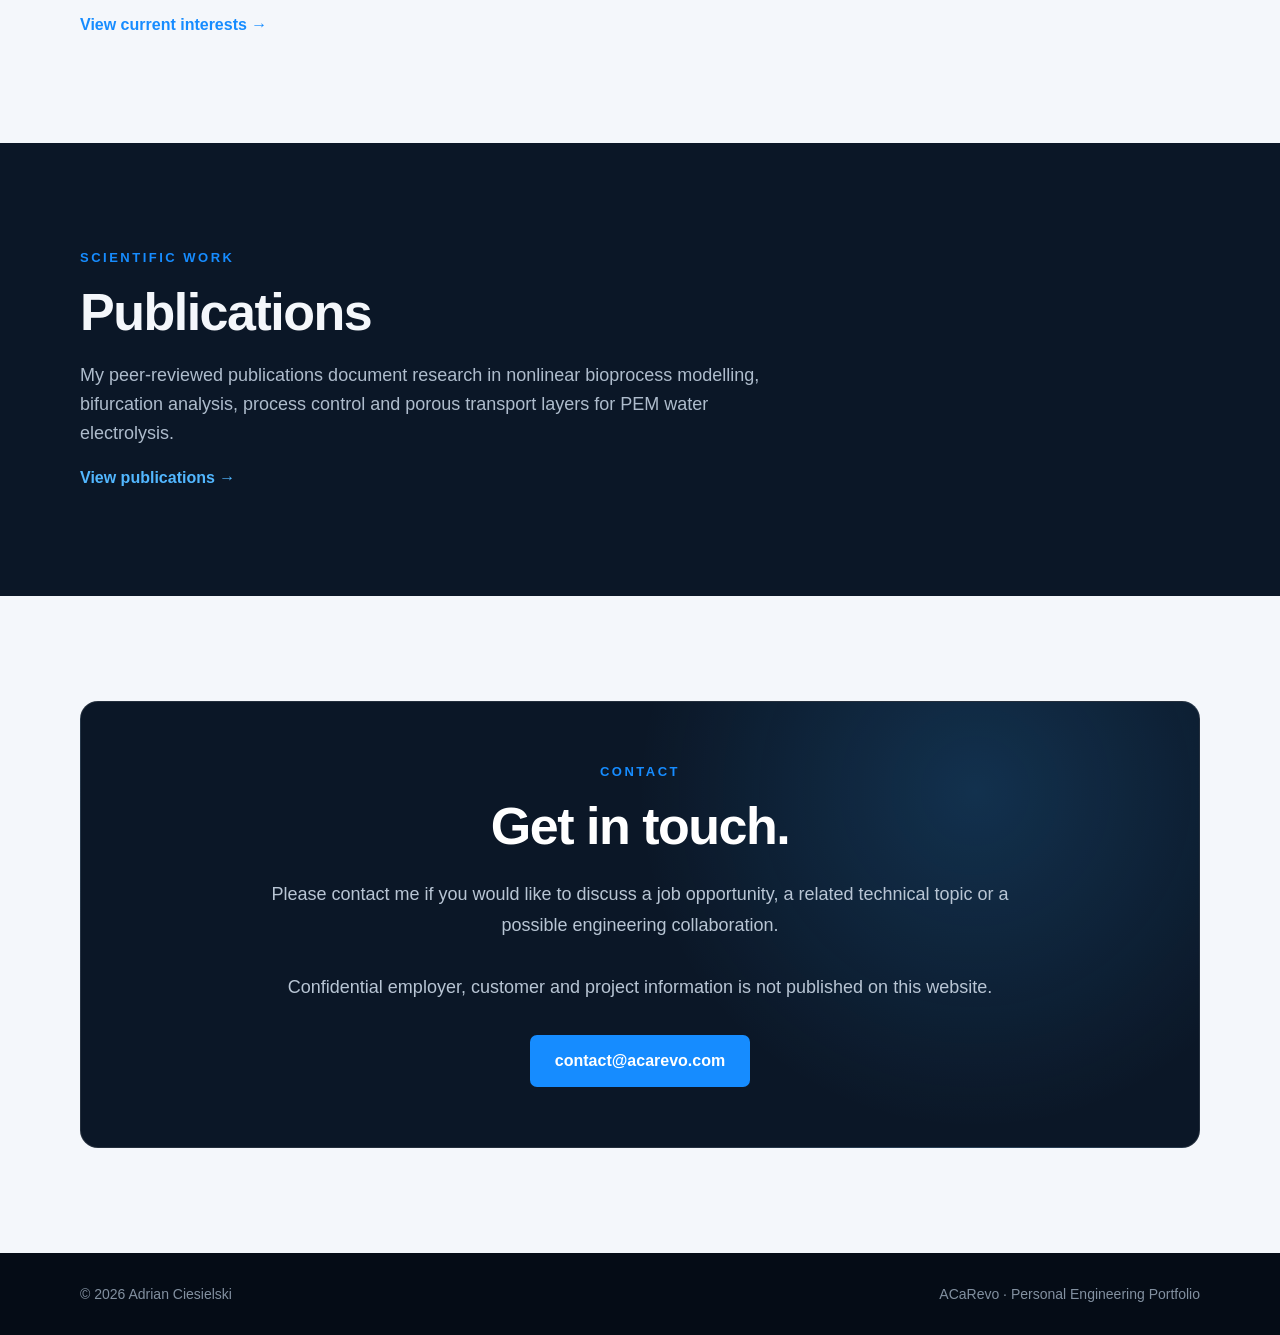
==== commit 13169ed6: "Redesign homepage and add portfolio subpages" ====
--- a/index.html
+++ b/index.html
@@ -9,6 +9,7 @@
   <link rel="stylesheet" href="style.css">
   <link rel="icon" type="image/svg+xml" href="favicon.svg">
 </head>
+
 
 <body>
 
@@ -33,8 +34,10 @@
 
       <div class="nav-links" id="nav-menu">
         <a href="#about">About</a>
-        <a href="#industries">Fields</a>
-        <a href="#projects">Projects</a>
+        <a href="#education">Education</a>
+        <a href="#experience">Experience</a>
+        <a href="#expertise">Expertise</a>
+        <a href="#interests">Current Interests</a>
         <a href="#publications">Publications</a>
         <a href="#contact">Contact</a>
       </div>
@@ -44,7 +47,7 @@
 
 
   <header class="hero">
-    <div class="container hero-layout">
+    <div class="container">
 
       <div class="hero-content">
 
@@ -62,68 +65,24 @@
         </p>
 
         <p class="hero-text">
-          Engineering experience across advanced manufacturing, process development,
-          industrial scale-up, electrochemical technologies, simulation and digital
-          engineering.
+          My work covers process development, manufacturing scale-up,
+          automated engineering systems, hydrogen technologies,
+          process modelling and digital engineering.
         </p>
 
         <div class="hero-buttons">
 
-          <a class="button button-primary" href="#projects">
-            Explore my work
-          </a>
-
-          <a class="button button-secondary" href="#experience">
+          <a class="button button-primary" href="experience/index.html">
             Professional experience
           </a>
 
-        </div>
-
-      </div>
-
-
-      <aside class="hero-profile" aria-label="Engineering profile">
-
-        <div class="hero-profile-header">
-          <span>Engineering profile</span>
-          <span class="hero-status">Available online</span>
-        </div>
-
-        <div class="hero-profile-main">
-          <span class="hero-profile-label">Experience</span>
-          <strong>Research to industrial implementation</strong>
-        </div>
-
-        <div class="hero-profile-grid">
-
-          <div class="hero-profile-item">
-            <span>01</span>
-            <p>Process Development</p>
-          </div>
-
-          <div class="hero-profile-item">
-            <span>02</span>
-            <p>Advanced Manufacturing</p>
-          </div>
-
-          <div class="hero-profile-item">
-            <span>03</span>
-            <p>Scale-up &amp; Technology Transfer</p>
-          </div>
-
-          <div class="hero-profile-item">
-            <span>04</span>
-            <p>Simulation &amp; Digital Engineering</p>
-          </div>
-
-        </div>
-
-        <div class="hero-profile-footer">
-          <span>Germany</span>
-          <span>10+ years of experience</span>
-        </div>
-
-      </aside>
+          <a class="button button-secondary" href="expertise/index.html">
+            Areas of expertise
+          </a>
+
+        </div>
+
+      </div>
 
     </div>
   </header>
@@ -134,784 +93,223 @@
     <section id="about" class="section-light">
       <div class="container">
 
-        <div class="section-label">
-          About Me
-        </div>
-
-        <h2 class="section-title">
-          Engineering experience built through research and industry.
-        </h2>
-
-        <p class="section-intro">
-          Over the past decade I have worked on industrial process development,
-          manufacturing scale-up, electrochemical technologies, simulation and
-          digital engineering. My experience spans scientific research, pilot-scale
-          development and industrial implementation across hydrogen technologies,
-          batteries, chemical processes, bioprocess engineering and advanced materials.
-        </p>
-
-        <div class="cards">
-
-          <article class="card">
-
-            <div class="card-number">
-              10+
+        <div class="about-layout">
+
+          <div class="about-main">
+
+            <div class="section-label">
+              About Me
             </div>
 
-            <h3>
-              Years of Engineering Experience
-            </h3>
-
-            <p>
-              Experience in research, process development, industrial scale-up,
-              commissioning and manufacturing implementation.
-            </p>
-
-          </article>
-
-
-          <article class="card">
-
-            <div class="card-number">
-              7
+            <h2 class="section-title">
+              A closer look at my engineering journey.
+            </h2>
+
+            <div class="about-content">
+
+              <p>
+                I am a chemical and process engineer with experience in academic
+                research, industrial production, analytical chemistry, automated
+                test systems, process development and manufacturing scale-up.
+              </p>
+
+              <p>
+                I created ACaRevo to document my education, professional work,
+                publications and the engineering topics I am currently developing.
+                The content is based on publicly shareable information and my own
+                project experience.
+              </p>
+
+              <p>
+                The individual sections below provide a short overview and lead
+                to more detailed pages.
+              </p>
+
             </div>
 
-            <h3>
-              Patent Applications
-            </h3>
-
-            <p>
-              Contributions to inventions in electrochemical manufacturing,
-              advanced materials and process technologies.
-            </p>
-
-          </article>
-
-
-          <article class="card">
-
-            <div class="card-number">
-              5
-            </div>
-
-            <h3>
-              Peer-Reviewed Publications
-            </h3>
-
-            <p>
-              Scientific publications in bioprocess engineering,
-              nonlinear process modeling and advanced process control.
-            </p>
-
-          </article>
-
-        </div>
-
-      </div>
-    </section>
-
-
-    <section id="industries" class="section-dark">
-      <div class="container">
-
-        <div class="industries-header">
-
-          <p class="section-label">
-            Experience
+          </div>
+
+          <div class="about-image">
+            <img
+              src="ac-portrait.png"
+              alt="Portrait of Adrian Ciesielski"
+            >
+          </div>
+
+        </div>
+
+      </div>
+    </section>
+
+
+    <section id="education" class="section-dark">
+      <div class="container">
+
+        <div class="section-label">
+          Academic Background
+        </div>
+
+        <h2 class="section-title">
+          Education
+        </h2>
+
+        <p class="section-intro">
+          My academic background combines chemistry, chemical and process
+          engineering. The degree projects covered polymer membranes,
+          biofilm modelling, nonlinear bioprocess analysis and advanced
+          process control.
+        </p>
+
+        <a href="education/index.html" class="project-link">
+          Explore academic background →
+        </a>
+
+      </div>
+    </section>
+
+
+    <section id="experience" class="section-light">
+      <div class="container">
+
+        <div class="section-label">
+          Career
+        </div>
+
+        <h2 class="section-title">
+          Professional Experience
+        </h2>
+
+        <p class="section-intro">
+          My industrial experience includes chemical manufacturing,
+          analytical chemistry and recycling-process evaluation, automated
+          test-system engineering, hydrogen technologies, manufacturing
+          scale-up and digital engineering.
+        </p>
+
+        <a href="experience/index.html" class="project-link">
+          View professional experience →
+        </a>
+
+      </div>
+    </section>
+
+
+    <section id="expertise" class="section-dark">
+      <div class="container">
+
+        <div class="section-label">
+          Technical Profile
+        </div>
+
+        <h2 class="section-title">
+          Areas of Expertise
+        </h2>
+
+        <p class="section-intro">
+          This section groups my practical experience by technical field rather
+          than by employer. It covers hydrogen and electrochemical technologies,
+          manufacturing and scale-up, process engineering, automated test
+          systems, process modelling and digital engineering.
+        </p>
+
+        <a href="expertise/index.html" class="project-link">
+          Explore areas of expertise →
+        </a>
+
+      </div>
+    </section>
+
+
+    <section id="interests" class="section-light">
+      <div class="container">
+
+        <div class="section-label">
+          Current Development
+        </div>
+
+        <h2 class="section-title">
+          Current Interests
+        </h2>
+
+        <p class="section-intro">
+          I am currently developing practical experience in artificial
+          intelligence for engineering, digital twins, computer vision,
+          engineering knowledge systems and manufacturing analytics.
+          The page also includes examples of concepts and prototypes.
+        </p>
+
+        <a href="interests/index.html" class="project-link">
+          View current interests →
+        </a>
+
+      </div>
+    </section>
+
+
+    <section id="publications" class="section-dark">
+      <div class="container">
+
+        <div class="section-label">
+          Scientific Work
+        </div>
+
+        <h2 class="section-title">
+          Publications
+        </h2>
+
+        <p class="section-intro">
+          My peer-reviewed publications document research in nonlinear
+          bioprocess modelling, bifurcation analysis, process control and
+          porous transport layers for PEM water electrolysis.
+        </p>
+
+        <a href="publications/publications.html" class="project-link">
+          View publications →
+        </a>
+
+      </div>
+    </section>
+
+
+    <section id="contact" class="section-light">
+      <div class="container">
+
+        <div class="contact-box">
+
+          <div class="section-label">
+            Contact
+          </div>
+
+          <h2 class="section-title">
+            Get in touch.
+          </h2>
+
+          <p>
+            Please contact me if you would like to discuss a job opportunity,
+            a related technical topic or a possible engineering collaboration.
           </p>
 
-          <h2 class="section-title">
-            Fields of Experience
-          </h2>
-
-          <p class="section-intro">
-            My experience developed across chemistry, process engineering,
-            electrochemical technologies, manufacturing and digital engineering.
+          <p>
+            Confidential employer, customer and project information is not
+            published on this website.
           </p>
 
-        </div>
-
-
-        <div class="industries">
-
-          <article class="industry">
-
-            <div class="industry-icon">
-              💧
-            </div>
-
-            <h3>
-              Hydrogen Technologies
-            </h3>
-
-            <p>
-              From proton-conducting membranes and fuel cell testing to MEA
-              manufacturing, electrolysis and industrial process scale-up.
-            </p>
-
-            <a href="fields/hydrogen.html" class="project-link">
-              View projects →
-            </a>
-
-          </article>
-
-
-          <article class="industry">
-
-            <div class="industry-icon">
-              🔋
-            </div>
-
-            <h3>
-              Battery Technologies
-            </h3>
-
-            <p>
-              Electrode manufacturing, dry coating, advanced materials and process
-              development for next-generation battery technologies.
-            </p>
-
-            <a href="fields/batteries.html" class="project-link">
-              View projects →
-            </a>
-
-          </article>
-
-
-          <article class="industry">
-
-            <div class="industry-icon">
-              ⚙️
-            </div>
-
-            <h3>
-              Process Engineering
-            </h3>
-
-            <p>
-              Laboratory development, industrial production, commissioning,
-              process optimization and manufacturing scale-up.
-            </p>
-
-            <a href="fields/process-engineering.html" class="project-link">
-              View projects →
-            </a>
-
-          </article>
-
-
-          <article class="industry">
-
-            <div class="industry-icon">
-              💻
-            </div>
-
-            <h3>
-              Digital Engineering
-            </h3>
-
-            <p>
-              Process modeling, simulation, digital twins, data analysis and
-              AI-supported engineering methods.
-            </p>
-
-            <a href="fields/digital-engineering.html" class="project-link">
-              View projects →
-            </a>
-
-          </article>
-
-        </div>
-
-      </div>
-    </section>
-
-
-    <section id="experience" class="section-light">
-      <div class="container">
-
-        <div class="section-label">
-          Career
-        </div>
-
-        <h2 class="section-title">
-          Professional Experience
-        </h2>
-
-        <p class="section-intro">
-          My professional journey developed from industrial manufacturing and
-          analytical laboratories to fuel cell engineering, research,
-          manufacturing scale-up and digital engineering.
-        </p>
-
-        <div class="projects">
-
-          <article class="project">
-
-            <small>
-              05/2022 – Present
-            </small>
-
-            <h3>
-              BASF SE
-            </h3>
-
-            <p>
-              <strong>Research Engineer</strong>
-            </p>
-
-            <p>
-              Advanced manufacturing, hydrogen technologies, battery materials
-              and digital engineering.
-            </p>
-
-            <a href="experience/basf.html" class="project-link">
-              View details →
-            </a>
-
-          </article>
-
-
-          <article class="project">
-
-            <small>
-              01/2018 – 04/2022
-            </small>
-
-            <h3>
-              MS2 Engineering GmbH
-            </h3>
-
-            <p>
-              <strong>Chemical Engineer</strong>
-            </p>
-
-            <p>
-              Development, commissioning and operation of automated fuel cell
-              test systems.
-            </p>
-
-            <a href="experience/ms2.html" class="project-link">
-              View details →
-            </a>
-
-          </article>
-
-
-          <article class="project">
-
-            <small>
-              05/2015 – 12/2017
-            </small>
-
-            <h3>
-              Rematec GmbH
-            </h3>
-
-            <p>
-              <strong>Chemical Engineer</strong>
-            </p>
-
-            <p>
-              Quality assurance and analytical testing of chemical products
-              using chromatographic and spectroscopic methods.
-            </p>
-
-            <a href="experience/rematec.html" class="project-link">
-              View details →
-            </a>
-
-          </article>
-
-
-          <article class="project">
-
-            <small>
-              03/2014 – 04/2015
-            </small>
-
-            <h3>
-              E. Epple &amp; Co. GmbH
-            </h3>
-
-            <p>
-              <strong>Chemical Production Operator</strong>
-            </p>
-
-            <p>
-              Production of adhesives, sealants and casting resins in an
-              industrial manufacturing environment.
-            </p>
-
-            <a href="experience/epple.html" class="project-link">
-              View details →
-            </a>
-
-          </article>
-
-        </div>
-
-      </div>
-    </section>
-    <section id="current-focus" class="section-dark">
-      <div class="container">
-
-        <div class="section-label">
-          Development
-        </div>
-
-        <h2 class="section-title">
-          Current Focus
-        </h2>
-
-        <p class="section-intro">
-          After years of working with materials, manufacturing processes and
-          technology scale-up, I am currently expanding my engineering profile
-          toward simulation, digitalization and data-supported process development.
-        </p>
-
-        <div class="projects">
-
-          <article class="project">
-
-            <small>
-              Solids Processing
-            </small>
-
-            <h3>
-              Granulation &amp; Powder Compaction
-            </h3>
-
-            <p>
-              Developing a deeper understanding of particulate materials,
-              granulation processes and powder compaction technologies.
-            </p>
-
-          </article>
-
-          <article class="project">
-
-            <small>
-              Modeling &amp; Simulation
-            </small>
-
-            <h3>
-              Digital Twins
-            </h3>
-
-            <p>
-              Combining physical process knowledge with mathematical models
-              to describe, analyze and improve manufacturing processes.
-            </p>
-
-          </article>
-
-          <article class="project">
-
-            <small>
-              Digital Engineering
-            </small>
-
-            <h3>
-              Engineering Digitalization
-            </h3>
-
-            <p>
-              Exploring how data, automation and digital tools can support
-              experimental work, process development and engineering decisions.
-            </p>
-
-          </article>
-
-          <article class="project">
-
-            <small>
-              Knowledge Engineering
-            </small>
-
-            <h3>
-              AI Engineering Assistants
-            </h3>
-
-            <p>
-              Building domain-specific AI assistants that leverage historical
-              process data, experimental results and engineering documentation
-              to support engineers throughout the product and process development
-              lifecycle.
-            </p>
-
-          </article>
-
-        </div>
-
-      </div>
-    </section>
-
-
-    <section id="projects" class="section-light">
-
-      <div class="container">
-
-        <div class="section-label">
-          Expertise
-        </div>
-
-        <h2 class="section-title">
-          Selected Engineering Projects
-        </h2>
-
-        <p class="section-intro">
-          Throughout my career I have worked across laboratory research,
-          manufacturing, process development, simulation and digital engineering.
-        </p>
-
-        <div class="projects">
-
-          <article class="project">
-
-            <small>
-              2017–2021 · PhD Research
-            </small>
-
-            <h3>
-              Continuous Bioethanol Fermentation
-            </h3>
-
-            <p>
-              Modeling, nonlinear process analysis and model predictive control
-              of continuous bioethanol production during doctoral research.
-            </p>
-
-            <a href="projects/phd-bioethanol.html" class="project-link">
-              View project →
-            </a>
-
-          </article>
-
-
-          <article class="project">
-
-            <small>
-              2018–2022 · MS2 Engineering
-            </small>
-
-            <h3>
-              Fuel Cell Test Systems
-            </h3>
-
-            <p>
-              Development, commissioning and operation of automated fuel cell
-              test systems for industrial and research applications.
-            </p>
-
-            <a href="projects/ms2-fuel-cell.html" class="project-link">
-              View project →
-            </a>
-
-          </article>
-
-
-          <article class="project">
-
-            <small>
-              2022–2025 · BASF
-            </small>
-
-            <h3>
-              Coating &amp; Film Processing
-            </h3>
-
-            <p>
-              Development of PEM manufacturing technologies including catalyst
-              ink formulation, electrode production, CCM &amp; MEA manufacturing,
-              industrial scale-up and technology transfer.
-            </p>
-
-            <a href="projects/basf-coating-film.html" class="project-link">
-              View project →
-            </a>
-
-          </article>
-
-
-          <article class="project">
-
-            <small>
-              2025–Present · BASF
-            </small>
-
-            <h3>
-              Granulation &amp; Film Technology
-            </h3>
-
-            <p>
-              Digital engineering, solids processing, process simulation,
-              Digital Twins and manufacturing digitalization.
-            </p>
-
-            <a href="projects/basf-granulation.html" class="project-link">
-              View project →
-            </a>
-
-          </article>
-
-        </div>
-
-      </div>
-
-    </section>
-
-
-    <section id="education" class="section-dark">
-
-      <div class="container">
-
-        <div class="section-label">
-          Academic Background
-        </div>
-
-        <h2 class="section-title">
-          Education &amp; Research
-        </h2>
-
-        <p class="section-intro">
-          My academic journey combines chemistry, chemical engineering,
-          process modeling and applied research. It laid the foundation
-          for my later work in industrial process development,
-          advanced manufacturing and digital engineering.
-        </p>
-
-        <div class="projects">
-
-          <article class="project">
-
-            <small>
-              01/2017 – 10/2021
-            </small>
-
-            <h3>
-              Ph.D. in Chemical Engineering
-            </h3>
-
-            <p>
-              Research focused on nonlinear process modeling and advanced
-              control of continuous bioethanol fermentation.
-            </p>
-
-            <p>
-              Cracow University of Technology
-            </p>
-
-            <a href="education/phd.html" class="project-link">
-              View details →
-            </a>
-
-          </article>
-
-
-          <article class="project">
-
-            <small>
-              10/2011 – 06/2013
-            </small>
-
-            <h3>
-              M.Sc. in Chemistry
-            </h3>
-
-            <p>
-              Research on proton-conducting polymer membranes for PEM fuel
-              cell applications.
-            </p>
-
-            <p>
-              Jagiellonian University
-            </p>
-
-            <a href="education/msc.html" class="project-link">
-              View details →
-            </a>
-
-          </article>
-
-
-          <article class="project">
-
-            <small>
-              10/2010 – 02/2014
-            </small>
-
-            <h3>
-              B.Eng. in Chemical Engineering
-            </h3>
-
-            <p>
-              Engineering thesis focused on biofilm modeling and process
-              simulation using AquaSim.
-            </p>
-
-            <p>
-              Cracow University of Technology
-            </p>
-
-            <a href="education/beng.html" class="project-link">
-              View details →
-            </a>
-
-          </article>
-
-
-          <article class="project">
-
-            <small>
-              10/2008 – 06/2011
-            </small>
-
-            <h3>
-              B.Sc. in Chemistry
-            </h3>
-
-            <p>
-              Synthesis and characterization of proton-conducting polymer
-              membranes for fuel cell applications.
-            </p>
-
-            <p>
-              Jagiellonian University
-            </p>
-
-            <a href="education/bsc.html" class="project-link">
-              View details →
-            </a>
-
-          </article>
-
-        </div>
-
-      </div>
-
-    </section>
-    <section id="publications" class="section-dark">
-
-      <div class="container">
-
-        <div class="section-label">
-          Research
-        </div>
-
-        <h2 class="section-title">
-          Publications &amp; Patents
-        </h2>
-
-        <p class="section-intro">
-          Scientific publications and patent applications documenting my work
-          in bioprocess engineering, electrochemical technologies and advanced
-          manufacturing.
-        </p>
-
-        <div class="projects">
-
-          <article class="project">
-
-            <div class="project-content">
-
-              <div class="project-meta">
-                <span>Research</span>
-              </div>
-
-              <h3>
-                Peer-reviewed Publications
-              </h3>
-
-              <p>
-                Five peer-reviewed scientific publications covering nonlinear
-                bioprocesses, modeling and process control.
-              </p>
-
-              <a href="publications/publications.html" class="project-link">
-                View Publications
-              </a>
-
-            </div>
-
-          </article>
-
-
-          <article class="project">
-
-            <div class="project-content">
-
-              <div class="project-meta">
-                <span>Innovation</span>
-              </div>
-
-              <h3>
-                Patent Applications
-              </h3>
-
-              <p>
-                Seven patent applications related to electrochemical
-                technologies, manufacturing processes and advanced materials.
-              </p>
-
-              <a href="patents.html" class="project-link">
-                View patents →
-              </a>
-
-            </div>
-
-          </article>
-
-        </div>
-
-      </div>
-
-    </section>
-
-
-    <section id="contact" class="section-light">
-
-      <div class="container">
-
-        <div class="contact-box">
-
-          <div class="section-label">
-            ACaRevo
-          </div>
-
-          <h2 class="section-title">
-            A personal engineering portfolio with a long-term vision.
-          </h2>
-
-          <p>
-            ACaRevo is my personal platform for documenting my education,
-            professional experience, research and independent engineering
-            projects. Over time, I would like to develop it into a broader
-            engineering initiative focused on practical problem solving,
-            simulation and digital technologies.
-          </p>
-
-          <p>
-            All content presented here is based on my own experience and
-            publicly shareable information. Confidential employer, customer
-            and project information is not published.
-          </p>
-
-          <a class="button button-primary"
-             href="mailto:contact@acarevo.com">
+          <a
+            class="button button-primary"
+            href="mailto:contact@acarevo.com"
+          >
             contact@acarevo.com
           </a>
 
         </div>
 
       </div>
-
     </section>
 
   </main>
 
 
-  <footer>
+<footer>
 
     <div class="container footer-inner">
 
@@ -968,5 +366,4 @@
 
   </script>
 
-</body>
-</html>+</body>
--- a/style.css
+++ b/style.css
@@ -158,7 +158,7 @@
   margin-bottom: 24px;
 }
 
-..hero::before {
+.hero::before {
   content: "";
   position: absolute;
   top: 0;
@@ -170,7 +170,6 @@
     transparent,
     rgba(22, 140, 255, 0.04)
   );
-  border-left: 1px solid rgba(255, 255, 255, 0.05);
 }
 
 .hero.hero-compact::before {
@@ -1011,4 +1010,1618 @@
   .contact-box {
     padding: 40px 22px;
   }
-}+}
+
+
+/* ABOUT — current layout */
+
+.about-layout {
+  display: grid;
+  grid-template-columns: minmax(0, 1.55fr) minmax(280px, 0.75fr);
+  align-items: start;
+  gap: clamp(3rem, 7vw, 7rem);
+}
+
+.about-main {
+  min-width: 0;
+}
+
+.about-content {
+  max-width: 820px;
+}
+
+.about-content p {
+  margin: 0 0 1.7rem;
+  font-size: 1.08rem;
+  line-height: 1.75;
+}
+
+.about-content p:last-child {
+  margin-bottom: 0;
+}
+
+.about-image {
+  position: sticky;
+  top: 110px;
+}
+
+.about-image img {
+  display: block;
+  width: 100%;
+  aspect-ratio: 4 / 5;
+  object-fit: cover;
+  object-position: center top;
+  border-radius: 10px;
+}
+
+.about-links {
+  display: grid;
+  grid-template-columns: repeat(2, minmax(0, 1fr));
+  gap: 1.5rem;
+  margin-top: 4rem;
+}
+
+.about-link-card {
+  display: grid;
+  grid-template-columns: auto minmax(0, 1fr);
+  gap: 1.4rem;
+  padding: 2rem;
+  border: 1px solid rgba(20, 30, 45, 0.14);
+  background: #ffffff;
+  color: inherit;
+  text-decoration: none;
+  transition:
+    transform 0.2s ease,
+    border-color 0.2s ease,
+    box-shadow 0.2s ease;
+}
+
+.about-link-card:hover {
+  transform: translateY(-3px);
+  border-color: rgba(0, 120, 255, 0.4);
+  box-shadow: 0 12px 30px rgba(20, 30, 45, 0.08);
+}
+
+.about-card-icon {
+  display: flex;
+  align-items: center;
+  justify-content: center;
+  width: 58px;
+  height: 58px;
+  border-radius: 50%;
+  background: rgba(0, 120, 255, 0.09);
+  font-size: 1.5rem;
+}
+
+.about-link-label {
+  margin-bottom: 0.7rem;
+  color: #087df5;
+  font-size: 0.75rem;
+  font-weight: 700;
+  letter-spacing: 0.14em;
+  text-transform: uppercase;
+}
+
+.about-link-card h3 {
+  margin: 0 0 0.8rem;
+  font-size: 1.55rem;
+}
+
+.about-link-card p {
+  margin: 0 0 1.25rem;
+  line-height: 1.65;
+}
+
+.about-link-card .project-link {
+  display: inline-block;
+  font-weight: 700;
+}
+
+@media (max-width: 900px) {
+  .about-layout {
+    grid-template-columns: 1fr;
+  }
+
+  .about-image {
+    position: static;
+    max-width: 480px;
+  }
+}
+
+@media (max-width: 700px) {
+  .about-links {
+    grid-template-columns: 1fr;
+  }
+
+  .about-link-card {
+    grid-template-columns: 1fr;
+  }
+}
+
+
+.subpage-hero {
+  padding: 9rem 0 5rem;
+  background:
+    radial-gradient(
+      circle at 85% 20%,
+      rgba(8, 125, 245, 0.12),
+      transparent 34%
+    ),
+    #f4f7fb;
+  color: var(--text);
+}
+
+.subpage-hero h1 {
+  max-width: 900px;
+  margin: 1rem 0 1.5rem;
+  color: var(--text);
+  font-size: clamp(3.4rem, 7vw, 6.5rem);
+  line-height: 0.95;
+  letter-spacing: -0.05em;
+}
+
+.subpage-hero p {
+  max-width: 760px;
+  margin: 0;
+  color: var(--muted);
+  font-size: 1.15rem;
+  line-height: 1.75;
+}
+
+.subpage-hero .section-label {
+  color: var(--accent);
+}
+
+.subpage-hero .breadcrumb {
+  color: var(--muted);
+  opacity: 0.8;
+}
+
+.subpage-hero .breadcrumb:hover {
+  opacity: 1;
+}
+
+.breadcrumb {
+  display: inline-block;
+  margin-bottom: 2.5rem;
+  color: inherit;
+  font-size: 0.9rem;
+  text-decoration: none;
+  opacity: 0.65;
+}
+
+.breadcrumb:hover {
+  opacity: 1;
+}
+
+.education-grid {
+  display: grid;
+  grid-template-columns: repeat(2, minmax(0, 1fr));
+  gap: 1.5rem;
+  margin-top: 3rem;
+}
+
+.education-card {
+  display: grid;
+  grid-template-columns: auto minmax(0, 1fr);
+  gap: 1.5rem;
+  min-height: 100%;
+  padding: 2rem;
+  border: 1px solid rgba(20, 30, 45, 0.14);
+  background: #ffffff;
+  color: inherit;
+  text-decoration: none;
+  transition:
+    transform 0.2s ease,
+    border-color 0.2s ease,
+    box-shadow 0.2s ease;
+}
+
+.education-card:hover {
+  transform: translateY(-4px);
+  border-color: rgba(0, 120, 255, 0.4);
+  box-shadow: 0 14px 35px rgba(20, 30, 45, 0.08);
+}
+
+.education-card-number {
+  color: #087df5;
+  font-size: 0.85rem;
+  font-weight: 700;
+  letter-spacing: 0.12em;
+}
+
+.education-years {
+  display: block;
+  margin-bottom: 0.8rem;
+  color: #087df5;
+  font-size: 0.82rem;
+  font-weight: 700;
+  letter-spacing: 0.08em;
+  text-transform: uppercase;
+}
+
+.education-card h3 {
+  margin: 0 0 0.7rem;
+  font-size: 1.5rem;
+  line-height: 1.2;
+}
+
+.education-university {
+  margin: 0 0 1rem;
+  font-weight: 700;
+}
+
+.education-card p {
+  line-height: 1.65;
+}
+
+.education-topics {
+  display: flex;
+  flex-wrap: wrap;
+  gap: 0.45rem;
+  margin: 1.4rem 0 1.5rem;
+}
+
+.education-topics span {
+  padding: 0.4rem 0.65rem;
+  border: 1px solid rgba(20, 30, 45, 0.12);
+  border-radius: 999px;
+  font-size: 0.78rem;
+}
+
+.academic-path {
+  display: grid;
+  grid-template-columns: 1fr auto 1fr auto 1fr;
+  align-items: center;
+  gap: 1.5rem;
+  margin-top: 3rem;
+}
+
+.academic-path-item {
+  padding: 1.8rem;
+  border: 1px solid rgba(255, 255, 255, 0.18);
+}
+
+.academic-path-item span {
+  display: block;
+  margin-bottom: 0.7rem;
+  font-size: 0.78rem;
+  font-weight: 700;
+  letter-spacing: 0.12em;
+  text-transform: uppercase;
+  opacity: 0.7;
+}
+
+.academic-path-item strong {
+  font-size: 1.1rem;
+  line-height: 1.4;
+}
+
+.academic-path-arrow {
+  font-size: 1.6rem;
+  opacity: 0.5;
+}
+
+.back-link {
+  color: inherit;
+  font-weight: 700;
+  text-decoration: none;
+}
+
+.back-link:hover {
+  color: #087df5;
+}
+
+@media (max-width: 900px) {
+  .education-grid {
+    grid-template-columns: 1fr;
+  }
+
+  .academic-path {
+    grid-template-columns: 1fr;
+  }
+
+  .academic-path-arrow {
+    transform: rotate(90deg);
+    justify-self: center;
+  }
+}
+
+@media (max-width: 600px) {
+  .education-card {
+    grid-template-columns: 1fr;
+  }
+
+  .subpage-hero {
+    padding-top: 7rem;
+  }
+}
+
+/* =========================================================
+   PhD research page
+   ========================================================= */
+
+.research-hero {
+    padding: 9rem 0 5.5rem;
+    background:
+      radial-gradient(
+        circle at 85% 20%,
+        rgba(8, 125, 245, 0.11),
+        transparent 34%
+      ),
+      #f4f7fb;
+  }
+
+  .research-hero-grid {
+    display: grid;
+    grid-template-columns: minmax(0, 1.65fr) minmax(280px, 0.65fr);
+    align-items: start;
+    gap: clamp(3rem, 7vw, 7rem);
+  }
+
+  .research-hero h1 {
+    max-width: 980px;
+    margin: 1rem 0 1.5rem;
+    font-size: clamp(2.8rem, 5.4vw, 5.6rem);
+    line-height: 1;
+    letter-spacing: -0.05em;
+  }
+
+  .research-hero-intro {
+    max-width: 760px;
+    margin: 0;
+    font-size: 1.18rem;
+    line-height: 1.75;
+  }
+
+  .research-meta {
+    display: grid;
+    grid-template-columns: repeat(3, minmax(0, 1fr));
+    gap: 1.5rem;
+    margin-top: 3rem;
+    padding-top: 2rem;
+    border-top: 1px solid rgba(20, 30, 45, 0.14);
+  }
+
+  .research-meta span {
+    display: block;
+    margin-bottom: 0.45rem;
+    color: #087df5;
+    font-size: 0.72rem;
+    font-weight: 700;
+    letter-spacing: 0.12em;
+    text-transform: uppercase;
+  }
+
+  .research-meta strong {
+    display: block;
+    line-height: 1.45;
+  }
+
+  .research-summary-card {
+    padding: 2rem;
+    border: 1px solid rgba(20, 30, 45, 0.14);
+    background: #ffffff;
+    box-shadow: 0 18px 45px rgba(20, 30, 45, 0.06);
+  }
+
+  .research-summary-label {
+    margin-bottom: 1.3rem;
+    color: #087df5;
+    font-size: 0.75rem;
+    font-weight: 700;
+    letter-spacing: 0.14em;
+    text-transform: uppercase;
+  }
+
+  .research-summary-card ul {
+    margin: 0;
+    padding: 0;
+    list-style: none;
+  }
+
+  .research-summary-card li {
+    position: relative;
+    padding: 0.9rem 0 0.9rem 1.4rem;
+    border-bottom: 1px solid rgba(20, 30, 45, 0.1);
+    line-height: 1.5;
+  }
+
+  .research-summary-card li:last-child {
+    border-bottom: 0;
+  }
+
+  .research-summary-card li::before {
+    content: "";
+    position: absolute;
+    top: 1.45rem;
+    left: 0;
+    width: 6px;
+    height: 6px;
+    border-radius: 50%;
+    background: #087df5;
+  }
+
+  .research-narrow {
+    max-width: 980px;
+  }
+
+  .research-lead {
+    margin-top: 0;
+    font-size: 1.25rem;
+    line-height: 1.75;
+  }
+
+  .research-narrow > p:not(.research-lead) {
+    font-size: 1.05rem;
+    line-height: 1.75;
+  }
+
+  .research-objectives {
+    display: grid;
+    grid-template-columns: repeat(4, minmax(0, 1fr));
+    gap: 1.25rem;
+    margin-top: 3rem;
+  }
+
+  .research-objective {
+    min-height: 100%;
+    padding: 1.8rem;
+    border: 1px solid rgba(255, 255, 255, 0.17);
+  }
+
+  .research-objective > span {
+    display: block;
+    margin-bottom: 2rem;
+    color: #62aef9;
+    font-size: 0.8rem;
+    font-weight: 700;
+    letter-spacing: 0.12em;
+  }
+
+  .research-objective h3 {
+    margin: 0 0 1rem;
+    font-size: 1.25rem;
+    line-height: 1.3;
+  }
+
+  .research-objective p {
+    margin: 0;
+    line-height: 1.65;
+    opacity: 0.82;
+  }
+
+  .research-workflow {
+    display: grid;
+    grid-template-columns:
+      minmax(140px, 1fr)
+      auto
+      minmax(140px, 1fr)
+      auto
+      minmax(140px, 1fr)
+      auto
+      minmax(140px, 1fr)
+      auto
+      minmax(140px, 1fr);
+    align-items: stretch;
+    gap: 0.8rem;
+    margin-top: 3rem;
+  }
+
+  .workflow-step {
+    min-height: 150px;
+    padding: 1.4rem;
+    border: 1px solid rgba(20, 30, 45, 0.14);
+    background: #ffffff;
+  }
+
+  .workflow-step span {
+    display: block;
+    margin-bottom: 2.2rem;
+    color: #087df5;
+    font-size: 0.76rem;
+    font-weight: 700;
+  }
+
+  .workflow-step strong {
+    display: block;
+    line-height: 1.45;
+  }
+
+  .workflow-arrow {
+    display: flex;
+    align-items: center;
+    justify-content: center;
+    color: #087df5;
+    font-size: 1.4rem;
+  }
+
+  .research-two-column {
+    display: grid;
+    grid-template-columns: repeat(2, minmax(0, 1fr));
+    gap: clamp(3rem, 8vw, 8rem);
+  }
+
+  .research-tags {
+    display: flex;
+    flex-wrap: wrap;
+    gap: 0.65rem;
+  }
+
+  .research-tags span {
+    padding: 0.55rem 0.8rem;
+    border: 1px solid rgba(255, 255, 255, 0.18);
+    border-radius: 999px;
+    font-size: 0.82rem;
+  }
+
+  .research-results {
+    margin: 0;
+    padding: 0;
+    list-style: none;
+  }
+
+  .research-results li {
+    position: relative;
+    padding: 1rem 0 1rem 1.7rem;
+    border-bottom: 1px solid rgba(255, 255, 255, 0.13);
+    line-height: 1.6;
+  }
+
+  .research-results li::before {
+    content: "✓";
+    position: absolute;
+    left: 0;
+    color: #62aef9;
+    font-weight: 700;
+  }
+
+  .research-output {
+    display: grid;
+    grid-template-columns: minmax(0, 1.5fr) auto;
+    align-items: center;
+    gap: 3rem;
+  }
+
+  .research-output p {
+    max-width: 760px;
+    margin-bottom: 0;
+    line-height: 1.75;
+  }
+
+  .research-output-action {
+    display: flex;
+    justify-content: flex-end;
+  }
+
+  .research-page-navigation {
+    display: flex;
+    align-items: center;
+    justify-content: space-between;
+    gap: 2rem;
+  }
+
+  .next-link {
+    color: #087df5;
+    font-weight: 700;
+    text-decoration: none;
+  }
+
+  .next-link:hover,
+  .back-link:hover {
+    text-decoration: underline;
+  }
+
+  @media (max-width: 1100px) {
+    .research-objectives {
+      grid-template-columns: repeat(2, minmax(0, 1fr));
+    }
+
+    .research-workflow {
+      grid-template-columns: 1fr;
+    }
+
+    .workflow-arrow {
+      transform: rotate(90deg);
+      min-height: 30px;
+    }
+  }
+
+  @media (max-width: 850px) {
+    .research-hero-grid,
+    .research-two-column,
+    .research-output {
+      grid-template-columns: 1fr;
+    }
+
+    .research-meta {
+      grid-template-columns: 1fr;
+    }
+
+    .research-output-action {
+      justify-content: flex-start;
+    }
+  }
+
+  @media (max-width: 650px) {
+    .research-objectives {
+      grid-template-columns: 1fr;
+    }
+
+    .research-page-navigation {
+      align-items: flex-start;
+      flex-direction: column;
+    }
+
+    .research-hero {
+      padding-top: 7rem;
+    }
+  }
+
+/* =========================================================
+   RESEARCH PAGE — DARK SECTION CONTRAST
+   Scoped so the homepage dark sections keep their own styling.
+   ========================================================= */
+
+.research-page .section-dark {
+  background: #162238;
+  color: #f5f7fb;
+}
+
+.research-page .section-dark .section-label {
+  color: #67b4ff;
+  opacity: 1;
+}
+
+.research-page .section-dark .section-title {
+  color: #ffffff;
+}
+
+.research-page .section-dark p {
+  color: #d6deea;
+  opacity: 1;
+}
+
+.research-page .research-objective {
+  background: #1c2c46;
+  border-color: rgba(255, 255, 255, 0.16);
+}
+
+.research-page .research-objective > span {
+  color: #67b4ff;
+}
+
+.research-page .research-objective h3 {
+  color: #ffffff;
+}
+
+.research-page .research-objective p {
+  color: #d6deea;
+  opacity: 1;
+}
+
+.research-page .research-tags span {
+  background: #1c2c46;
+  border-color: rgba(255, 255, 255, 0.18);
+  color: #f5f7fb;
+}
+
+.research-page .research-results li {
+  color: #e3e8f0;
+  border-bottom-color: rgba(255, 255, 255, 0.14);
+}
+
+.research-page .research-results li::before {
+  color: #67b4ff;
+}
+
+.research-page .research-output p {
+  color: #d6deea;
+}
+
+/* B.Sc. award */
+
+.research-award {
+  display: grid;
+  grid-template-columns: auto minmax(0, 1fr);
+  align-items: center;
+  gap: 2rem;
+  max-width: 850px;
+  margin-top: 3rem;
+  padding: 2rem;
+  border: 1px solid rgba(20, 30, 45, 0.14);
+  background: #ffffff;
+  box-shadow: 0 14px 35px rgba(20, 30, 45, 0.06);
+}
+
+.research-award-mark {
+  display: flex;
+  align-items: center;
+  justify-content: center;
+  width: 86px;
+  height: 86px;
+  border-radius: 50%;
+  background: rgba(8, 125, 245, 0.1);
+  color: #087df5;
+  font-size: 1rem;
+  font-weight: 800;
+  letter-spacing: 0.08em;
+}
+
+.research-award-title {
+  margin: 0 0 0.5rem;
+  color: #101927;
+  font-size: 1.25rem;
+  font-weight: 700;
+}
+
+.research-award-content p:last-child {
+  margin: 0;
+  color: #5f6d7c;
+  line-height: 1.65;
+}
+
+@media (max-width: 600px) {
+  .research-award {
+    grid-template-columns: 1fr;
+  }
+}
+
+/* =========================================================
+   PROFESSIONAL EXPERIENCE PAGE
+   ========================================================= */
+
+   .experience-hero {
+    padding: 9rem 0 5.5rem;
+    background:
+      radial-gradient(
+        circle at 85% 20%,
+        rgba(8, 125, 245, 0.12),
+        transparent 34%
+      ),
+      #f4f7fb;
+    color: #101927;
+  }
+  
+  .experience-hero h1 {
+    max-width: 1050px;
+    margin: 1rem 0 1.5rem;
+    color: #101927;
+    font-size: clamp(3rem, 6vw, 6rem);
+    line-height: 1;
+    letter-spacing: -0.05em;
+  }
+  
+  .experience-hero-intro {
+    max-width: 820px;
+    font-size: 1.2rem;
+    line-height: 1.75;
+    color: #5f6d7c;
+  }
+  
+  .experience-summary {
+    display: grid;
+    grid-template-columns: repeat(3, minmax(0, 1fr));
+    gap: 1.5rem;
+    margin-top: 3rem;
+    padding-top: 2rem;
+    border-top: 1px solid rgba(20, 30, 45, 0.14);
+  }
+  
+  .experience-summary-item span {
+    display: block;
+    margin-bottom: 0.45rem;
+    color: #087df5;
+    font-size: 0.75rem;
+    font-weight: 700;
+    letter-spacing: 0.12em;
+    text-transform: uppercase;
+  }
+  
+  .experience-summary-item strong {
+    line-height: 1.45;
+  }
+  
+  .experience-timeline {
+    display: grid;
+    grid-template-columns: repeat(4, minmax(0, 1fr));
+    gap: 1.25rem;
+    margin-top: 3rem;
+  }
+  
+  .experience-timeline-item {
+    padding: 1.7rem;
+    border: 1px solid rgba(20, 30, 45, 0.14);
+    background: #ffffff;
+    color: #101927;
+    transition:
+      transform 0.2s ease,
+      border-color 0.2s ease,
+      box-shadow 0.2s ease;
+  }
+  
+  .experience-timeline-item:hover {
+    transform: translateY(-4px);
+    border-color: rgba(8, 125, 245, 0.4);
+    box-shadow: 0 14px 35px rgba(20, 30, 45, 0.08);
+  }
+  
+  .experience-timeline-item span {
+    display: block;
+    margin-bottom: 1.2rem;
+    color: #087df5;
+    font-size: 0.78rem;
+    font-weight: 700;
+    letter-spacing: 0.1em;
+  }
+  
+  .experience-timeline-item strong {
+    display: block;
+    margin-bottom: 0.6rem;
+    font-size: 1.15rem;
+  }
+  
+  .experience-timeline-item p {
+    margin: 0;
+    color: #667281;
+    line-height: 1.55;
+  }
+  
+  .experience-heading {
+    display: flex;
+    align-items: flex-start;
+    justify-content: space-between;
+    gap: 3rem;
+    margin-bottom: 4rem;
+  }
+  
+  .experience-role {
+    margin-top: 1rem;
+    font-size: 1.1rem;
+    line-height: 1.6;
+  }
+  
+  .section-dark .experience-role {
+    color: #d6deea;
+  }
+  
+  .section-light .experience-role {
+    color: #667281;
+  }
+  
+  .experience-category {
+    max-width: 320px;
+    padding: 0.8rem 1rem;
+    border: 1px solid currentColor;
+    border-radius: 999px;
+    font-size: 0.78rem;
+    font-weight: 700;
+    letter-spacing: 0.08em;
+    text-align: center;
+    text-transform: uppercase;
+    opacity: 0.75;
+  }
+  
+  .experience-columns {
+    display: grid;
+    grid-template-columns: repeat(2, minmax(0, 1fr));
+    gap: clamp(3rem, 8vw, 8rem);
+  }
+  
+  .experience-columns h3,
+  .experience-block h3 {
+    margin: 0 0 1.5rem;
+    font-size: 1.55rem;
+    line-height: 1.3;
+  }
+  
+  .experience-list {
+    margin: 0;
+    padding: 0;
+    list-style: none;
+  }
+  
+  .experience-list li {
+    position: relative;
+    padding: 0.85rem 0 0.85rem 1.6rem;
+    border-bottom: 1px solid rgba(20, 30, 45, 0.1);
+    line-height: 1.65;
+  }
+  
+  .section-dark .experience-list li {
+    border-bottom-color: rgba(255, 255, 255, 0.12);
+    color: #dce4ee;
+  }
+  
+  .experience-list li::before {
+    content: "—";
+    position: absolute;
+    left: 0;
+    color: #087df5;
+    font-weight: 700;
+  }
+  
+  .section-dark .experience-list li::before {
+    color: #67b4ff;
+  }
+  
+  .experience-tags {
+    display: flex;
+    flex-wrap: wrap;
+    gap: 0.65rem;
+    margin-top: 2rem;
+  }
+  
+  .experience-tags span {
+    padding: 0.55rem 0.8rem;
+    border: 1px solid rgba(20, 30, 45, 0.14);
+    border-radius: 999px;
+    font-size: 0.82rem;
+  }
+  
+  .section-dark .experience-tags span {
+    border-color: rgba(255, 255, 255, 0.18);
+    background: #1c2c46;
+    color: #f5f7fb;
+  }
+  
+  .experience-note {
+    margin-top: 3.5rem;
+    padding: 1.8rem;
+    border-left: 4px solid #087df5;
+    background: rgba(8, 125, 245, 0.06);
+  }
+  
+  .section-dark .experience-note {
+    background: rgba(103, 180, 255, 0.08);
+  }
+  
+  .experience-note strong {
+    display: block;
+    margin-bottom: 0.6rem;
+    font-size: 1.1rem;
+  }
+  
+  .experience-note p {
+    margin: 0;
+    line-height: 1.7;
+  }
+  
+  .experience-block {
+    margin-bottom: 4rem;
+    padding: 2rem;
+    border: 1px solid rgba(255, 255, 255, 0.16);
+    background: #1c2c46;
+  }
+  
+  .experience-phase {
+    margin-top: 3rem;
+    padding: clamp(2rem, 5vw, 4rem);
+    border: 1px solid rgba(20, 30, 45, 0.14);
+    background: #ffffff;
+    box-shadow: 0 18px 50px rgba(20, 30, 45, 0.06);
+  }
+  
+  .experience-phase-secondary {
+    margin-top: 2rem;
+    background: #edf3f9;
+  }
+  
+  .experience-phase-header {
+    display: grid;
+    grid-template-columns: minmax(0, 1.5fr) minmax(260px, 0.6fr);
+    align-items: start;
+    gap: 3rem;
+  }
+  
+  .experience-phase-header h3 {
+    margin: 0 0 1rem;
+    font-size: clamp(2rem, 4vw, 3.5rem);
+    line-height: 1.1;
+    letter-spacing: -0.04em;
+  }
+  
+  .experience-phase-header p {
+    max-width: 760px;
+    margin: 0;
+    color: #667281;
+    font-size: 1.05rem;
+    line-height: 1.7;
+  }
+  
+  .experience-phase-stats {
+    display: grid;
+    gap: 1rem;
+  }
+  
+  .experience-phase-stats div {
+    padding: 1rem;
+    border: 1px solid rgba(20, 30, 45, 0.12);
+  }
+  
+  .experience-phase-stats span {
+    display: block;
+    margin-bottom: 0.35rem;
+    color: #667281;
+    font-size: 0.72rem;
+    font-weight: 700;
+    letter-spacing: 0.1em;
+    text-transform: uppercase;
+  }
+  
+  .experience-phase-stats strong {
+    font-size: 1.35rem;
+  }
+  
+  .global-collaboration {
+    display: flex;
+    flex-wrap: wrap;
+    gap: 0.7rem;
+    margin-top: 2.5rem;
+  }
+  
+  .global-collaboration span {
+    padding: 0.55rem 0.85rem;
+    border-radius: 999px;
+    background: rgba(8, 125, 245, 0.08);
+    color: #087df5;
+    font-size: 0.82rem;
+    font-weight: 700;
+  }
+  
+  .experience-program-grid {
+    display: grid;
+    grid-template-columns: repeat(2, minmax(0, 1fr));
+    gap: 1.5rem;
+    margin-top: 3rem;
+  }
+  
+  .experience-program {
+    padding: 2rem;
+    border: 1px solid rgba(20, 30, 45, 0.14);
+    background: #f8fafc;
+  }
+  
+  .experience-program-number {
+    display: block;
+    margin-bottom: 1.5rem;
+    color: #087df5;
+    font-size: 0.78rem;
+    font-weight: 700;
+    letter-spacing: 0.12em;
+  }
+  
+  .experience-program h4 {
+    margin: 0 0 1.3rem;
+    font-size: 1.35rem;
+    line-height: 1.3;
+  }
+  
+  .experience-program ul {
+    margin: 0;
+    padding-left: 1.1rem;
+  }
+  
+  .experience-program li {
+    margin-bottom: 0.55rem;
+    color: #5f6d7c;
+    line-height: 1.5;
+  }
+  
+  .experience-output {
+    margin-top: 1.5rem;
+    padding-top: 1rem;
+    border-top: 1px solid rgba(20, 30, 45, 0.12);
+    color: #087df5;
+    font-size: 0.85rem;
+    font-weight: 700;
+  }
+  
+  .experience-impact {
+    margin-top: 1rem;
+    color: #101927;
+    font-weight: 700;
+    line-height: 1.55;
+  }
+  
+  .experience-focus-grid {
+    display: grid;
+    grid-template-columns: repeat(3, minmax(0, 1fr));
+    gap: 1.25rem;
+    margin-top: 3rem;
+  }
+  
+  .experience-focus-card {
+    padding: 1.8rem;
+    border: 1px solid rgba(20, 30, 45, 0.13);
+    background: #ffffff;
+  }
+  
+  .experience-focus-card span {
+    display: block;
+    margin-bottom: 1.5rem;
+    color: #087df5;
+    font-size: 0.76rem;
+    font-weight: 700;
+  }
+  
+  .experience-focus-card h4 {
+    margin: 0 0 0.9rem;
+    font-size: 1.25rem;
+  }
+  
+  .experience-focus-card p {
+    margin: 0;
+    color: #667281;
+    line-height: 1.65;
+  }
+  
+  .experience-pillars {
+    display: grid;
+    grid-template-columns: repeat(3, minmax(0, 1fr));
+    gap: 1.5rem;
+    margin-top: 3rem;
+  }
+  
+  .experience-pillars article {
+    padding: 2rem;
+    border: 1px solid rgba(255, 255, 255, 0.16);
+    background: #1c2c46;
+  }
+  
+  .experience-pillars span {
+    display: block;
+    margin-bottom: 2rem;
+    color: #67b4ff;
+    font-size: 0.78rem;
+    font-weight: 700;
+  }
+  
+  .experience-pillars h3 {
+    margin: 0 0 1rem;
+    color: #ffffff;
+    font-size: 1.4rem;
+  }
+  
+  .experience-pillars p {
+    margin: 0;
+    color: #d6deea;
+    line-height: 1.65;
+  }
+  
+  @media (max-width: 1000px) {
+    .experience-timeline,
+    .experience-focus-grid {
+      grid-template-columns: repeat(2, minmax(0, 1fr));
+    }
+  
+    .experience-phase-header {
+      grid-template-columns: 1fr;
+    }
+  }
+  
+  @media (max-width: 800px) {
+    .experience-summary,
+    .experience-columns,
+    .experience-program-grid,
+    .experience-pillars {
+      grid-template-columns: 1fr;
+    }
+  
+    .experience-heading {
+      flex-direction: column;
+    }
+  
+    .experience-category {
+      max-width: none;
+    }
+  }
+  
+  @media (max-width: 600px) {
+    .experience-hero {
+      padding-top: 7rem;
+    }
+  
+    .experience-timeline,
+    .experience-focus-grid {
+      grid-template-columns: 1fr;
+    }
+  
+    .experience-phase {
+      padding: 1.5rem;
+    }
+  }
+
+  /* =========================================================
+   AREAS OF EXPERTISE PAGE
+   ========================================================= */
+
+.expertise-hero {
+  padding: 9rem 0 5.5rem;
+  background:
+    radial-gradient(
+      circle at 85% 20%,
+      rgba(8, 125, 245, 0.12),
+      transparent 34%
+    ),
+    #f4f7fb;
+  color: #101927;
+}
+
+.expertise-hero h1 {
+  max-width: 1050px;
+  margin: 1rem 0 1.5rem;
+  color: #101927;
+  font-size: clamp(3rem, 6vw, 6rem);
+  line-height: 1;
+  letter-spacing: -0.05em;
+}
+
+.expertise-hero-intro {
+  max-width: 820px;
+  margin: 0;
+  color: #5f6d7c;
+  font-size: 1.2rem;
+  line-height: 1.75;
+}
+
+.expertise-grid {
+  display: grid;
+  grid-template-columns: repeat(2, minmax(0, 1fr));
+  gap: 1.5rem;
+}
+
+.expertise-card {
+  display: flex;
+  flex-direction: column;
+  min-height: 100%;
+  padding: 2.2rem;
+  border: 1px solid rgba(20, 30, 45, 0.14);
+  background: #ffffff;
+  box-shadow: 0 12px 35px rgba(20, 30, 45, 0.05);
+}
+
+.expertise-card-number {
+  margin-bottom: 2rem;
+  color: #087df5;
+  font-size: 0.8rem;
+  font-weight: 700;
+  letter-spacing: 0.12em;
+}
+
+.expertise-card h2 {
+  margin: 0 0 1rem;
+  color: #101927;
+  font-size: 1.7rem;
+  line-height: 1.25;
+}
+
+.expertise-card > p {
+  margin: 0;
+  color: #667281;
+  line-height: 1.7;
+}
+
+.expertise-tags {
+  display: flex;
+  flex-wrap: wrap;
+  gap: 0.55rem;
+  margin-top: 1.5rem;
+}
+
+.expertise-tags span {
+  padding: 0.45rem 0.7rem;
+  border: 1px solid rgba(20, 30, 45, 0.12);
+  border-radius: 999px;
+  color: #4f5d6b;
+  font-size: 0.78rem;
+}
+
+.expertise-links {
+  display: flex;
+  flex-direction: column;
+  gap: 0.65rem;
+  margin-top: auto;
+  padding-top: 2rem;
+}
+
+.expertise-links a {
+  color: #087df5;
+  font-weight: 700;
+}
+
+.expertise-links a:hover {
+  text-decoration: underline;
+}
+
+.expertise-summary-grid {
+  display: grid;
+  grid-template-columns: repeat(3, minmax(0, 1fr));
+  gap: 1.5rem;
+  margin-top: 3rem;
+}
+
+.expertise-summary-grid article {
+  padding: 2rem;
+  border: 1px solid rgba(255, 255, 255, 0.16);
+  background: #1c2c46;
+}
+
+.expertise-summary-grid span {
+  display: block;
+  margin-bottom: 2rem;
+  color: #67b4ff;
+  font-size: 0.78rem;
+  font-weight: 700;
+}
+
+.expertise-summary-grid h3 {
+  margin: 0 0 1rem;
+  color: #ffffff;
+  font-size: 1.4rem;
+}
+
+.expertise-summary-grid p {
+  margin: 0;
+  color: #d6deea;
+  line-height: 1.65;
+}
+
+@media (max-width: 850px) {
+  .expertise-grid,
+  .expertise-summary-grid {
+    grid-template-columns: 1fr;
+  }
+}
+
+@media (max-width: 600px) {
+  .expertise-hero {
+    padding-top: 7rem;
+  }
+
+  .expertise-card {
+    padding: 1.6rem;
+  }
+}
+
+/* =========================================================
+   CURRENT INTERESTS PAGE
+   ========================================================= */
+
+   .interests-hero {
+    padding: 9rem 0 5.5rem;
+    background:
+      radial-gradient(
+        circle at 85% 20%,
+        rgba(8, 125, 245, 0.12),
+        transparent 34%
+      ),
+      #f4f7fb;
+    color: #101927;
+  }
+  
+  .interests-hero h1 {
+    max-width: 1000px;
+    margin: 1rem 0 1.5rem;
+    color: #101927;
+    font-size: clamp(3rem, 6vw, 6rem);
+    line-height: 1;
+    letter-spacing: -0.05em;
+  }
+  
+  .interests-hero-intro {
+    max-width: 820px;
+    margin: 0;
+    color: #5f6d7c;
+    font-size: 1.2rem;
+    line-height: 1.75;
+  }
+  
+  .interests-grid {
+    display: grid;
+    grid-template-columns: repeat(2, minmax(0, 1fr));
+    gap: 1.5rem;
+  }
+  
+  .interest-card {
+    display: flex;
+    flex-direction: column;
+    padding: 2.2rem;
+    border: 1px solid rgba(20, 30, 45, 0.14);
+    background: #ffffff;
+    box-shadow: 0 12px 35px rgba(20, 30, 45, 0.05);
+  }
+  
+  .interest-card-header {
+    display: flex;
+    align-items: center;
+    justify-content: space-between;
+    gap: 1rem;
+    margin-bottom: 2rem;
+  }
+  
+  .interest-number {
+    color: #087df5;
+    font-size: 0.8rem;
+    font-weight: 700;
+    letter-spacing: 0.12em;
+  }
+  
+  .interest-status {
+    padding: 0.4rem 0.65rem;
+    border-radius: 999px;
+    background: rgba(8, 125, 245, 0.08);
+    color: #087df5;
+    font-size: 0.7rem;
+    font-weight: 700;
+    letter-spacing: 0.06em;
+    text-transform: uppercase;
+  }
+  
+  .interest-card h2 {
+    margin: 0 0 1rem;
+    color: #101927;
+    font-size: 1.7rem;
+    line-height: 1.25;
+  }
+  
+  .interest-card > p {
+    margin: 0;
+    color: #667281;
+    line-height: 1.7;
+  }
+  
+  .interest-card h3 {
+    margin: 2rem 0 1rem;
+    color: #101927;
+    font-size: 1rem;
+  }
+  
+  .interest-tags {
+    display: flex;
+    flex-wrap: wrap;
+    gap: 0.55rem;
+  }
+  
+  .interest-tags span {
+    padding: 0.45rem 0.7rem;
+    border: 1px solid rgba(20, 30, 45, 0.12);
+    border-radius: 999px;
+    color: #4f5d6b;
+    font-size: 0.78rem;
+  }
+  
+  .interest-example {
+    margin-top: 2rem;
+    padding: 1.5rem;
+    border-left: 4px solid #087df5;
+    background: #f4f7fb;
+  }
+  
+  .interest-example > span:first-child {
+    display: block;
+    margin-bottom: 0.6rem;
+    color: #087df5;
+    font-size: 0.72rem;
+    font-weight: 700;
+    letter-spacing: 0.1em;
+    text-transform: uppercase;
+  }
+  
+  .interest-example strong {
+    display: block;
+    margin-bottom: 0.7rem;
+    color: #101927;
+    font-size: 1.05rem;
+  }
+  
+  .interest-example p {
+    margin: 0;
+    color: #667281;
+    line-height: 1.65;
+  }
+  
+  .interest-project-status {
+    display: inline-block;
+    margin-top: 1rem;
+    color: #087df5;
+    font-size: 0.75rem;
+    font-weight: 700;
+  }
+  
+  .learning-stack {
+    display: grid;
+    grid-template-columns: repeat(5, minmax(0, 1fr));
+    gap: 1rem;
+    margin-top: 3rem;
+  }
+  
+  .learning-stack-item {
+    min-height: 130px;
+    padding: 1.3rem;
+    border: 1px solid rgba(255, 255, 255, 0.16);
+    background: #1c2c46;
+  }
+  
+  .learning-stack-item span {
+    display: block;
+    margin-bottom: 1.8rem;
+    color: #aebccc;
+    font-size: 0.72rem;
+    font-weight: 700;
+    letter-spacing: 0.08em;
+    text-transform: uppercase;
+  }
+  
+  .learning-stack-item strong {
+    display: block;
+    color: #ffffff;
+    font-size: 1.05rem;
+  }
+  
+  .interests-closing {
+    max-width: 950px;
+  }
+  
+  .interests-closing-text {
+    margin-top: 1.5rem;
+    color: #5f6d7c;
+    font-size: 1.15rem;
+    line-height: 1.8;
+  }
+  
+  @media (max-width: 1000px) {
+    .learning-stack {
+      grid-template-columns: repeat(3, minmax(0, 1fr));
+    }
+  }
+  
+  @media (max-width: 850px) {
+    .interests-grid {
+      grid-template-columns: 1fr;
+    }
+  }
+  
+  @media (max-width: 650px) {
+    .interests-hero {
+      padding-top: 7rem;
+    }
+  
+    .learning-stack {
+      grid-template-columns: repeat(2, minmax(0, 1fr));
+    }
+  
+    .interest-card {
+      padding: 1.6rem;
+    }
+  }
+  
+  @media (max-width: 420px) {
+    .learning-stack {
+      grid-template-columns: 1fr;
+    }
+  
+    .interest-card-header {
+      align-items: flex-start;
+      flex-direction: column;
+    }
+  }
+
+/* ==== FIX RESEARCH HERO TEXT CONTRAST ==== */
+.research-hero{
+  color:#101927;
+}
+.research-hero h1{
+  color:#101927 !important;
+}
+.research-hero .research-hero-intro{
+  color:#5f6d7c !important;
+}
+.research-hero .breadcrumb{
+  color:#667281 !important;
+}
+.research-hero .research-meta strong,
+.research-hero .research-summary-card,
+.research-hero .research-summary-card li{
+  color:#101927 !important;
+}
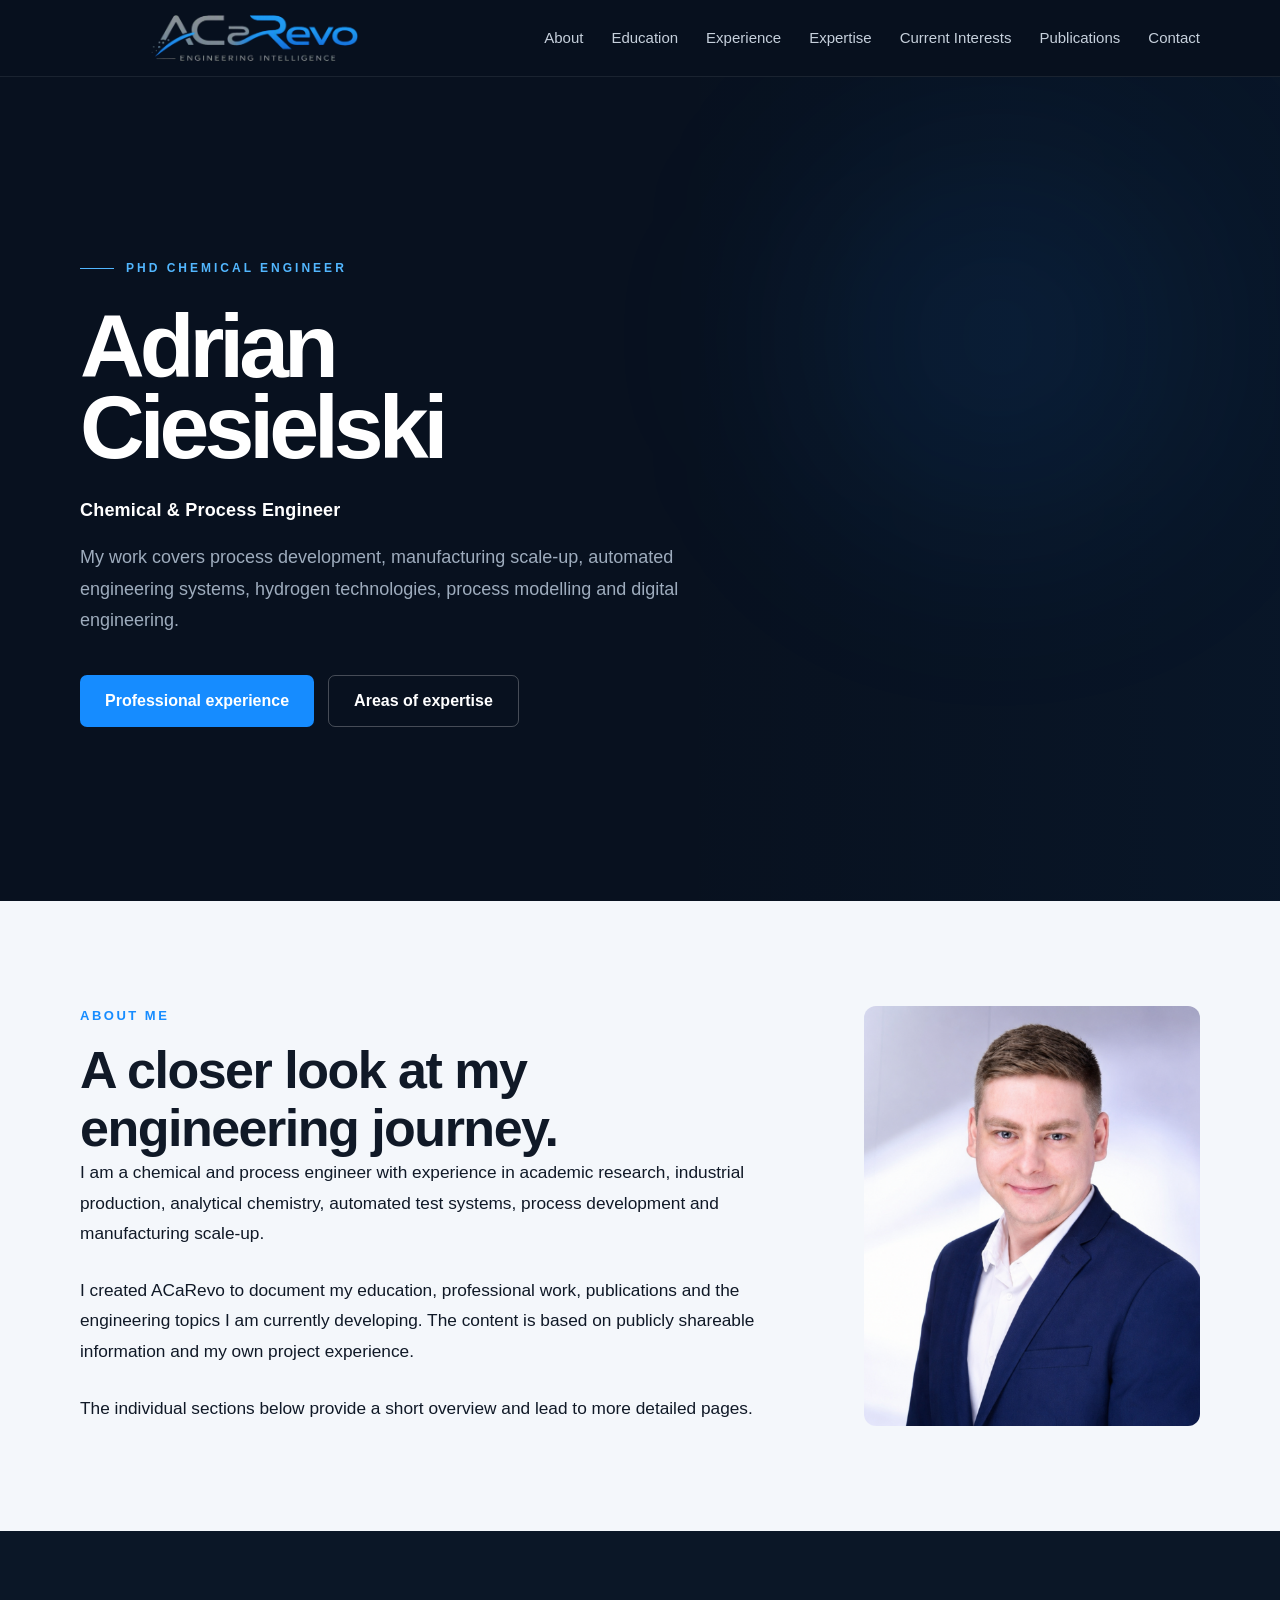
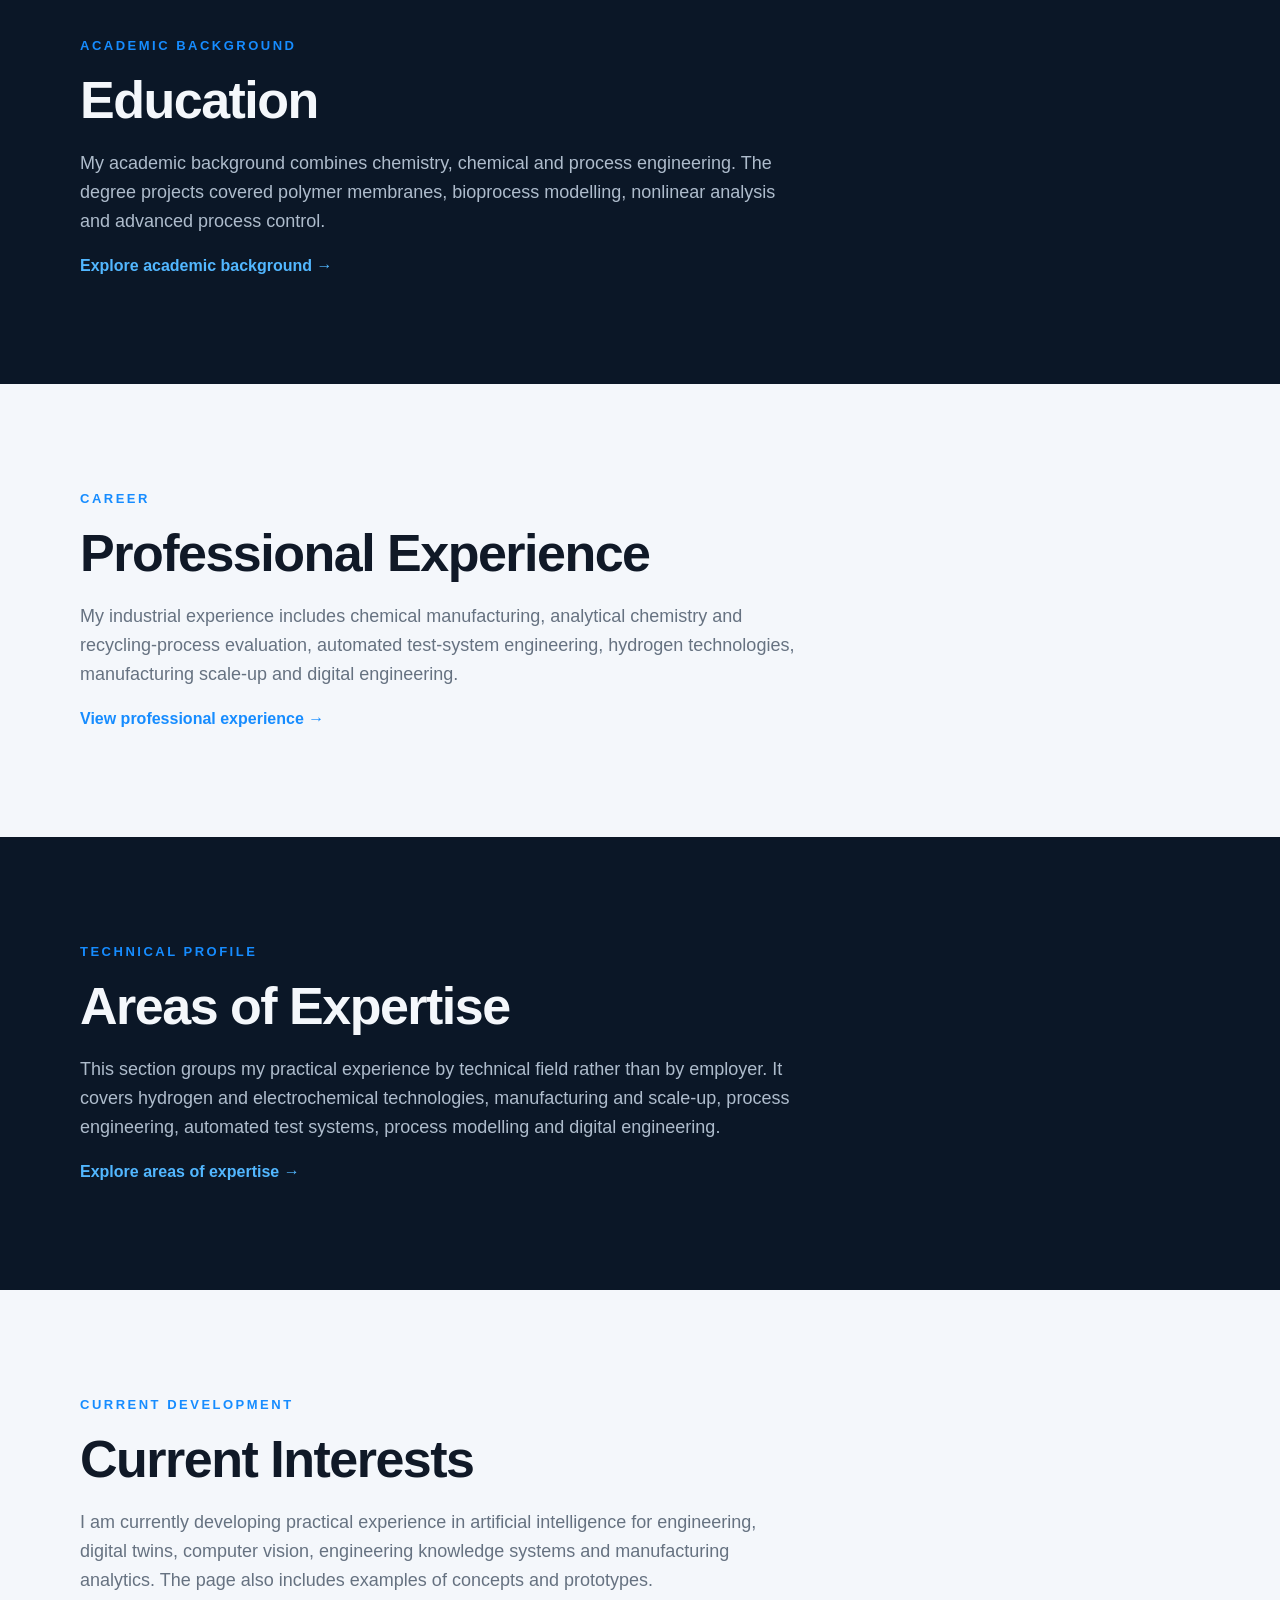
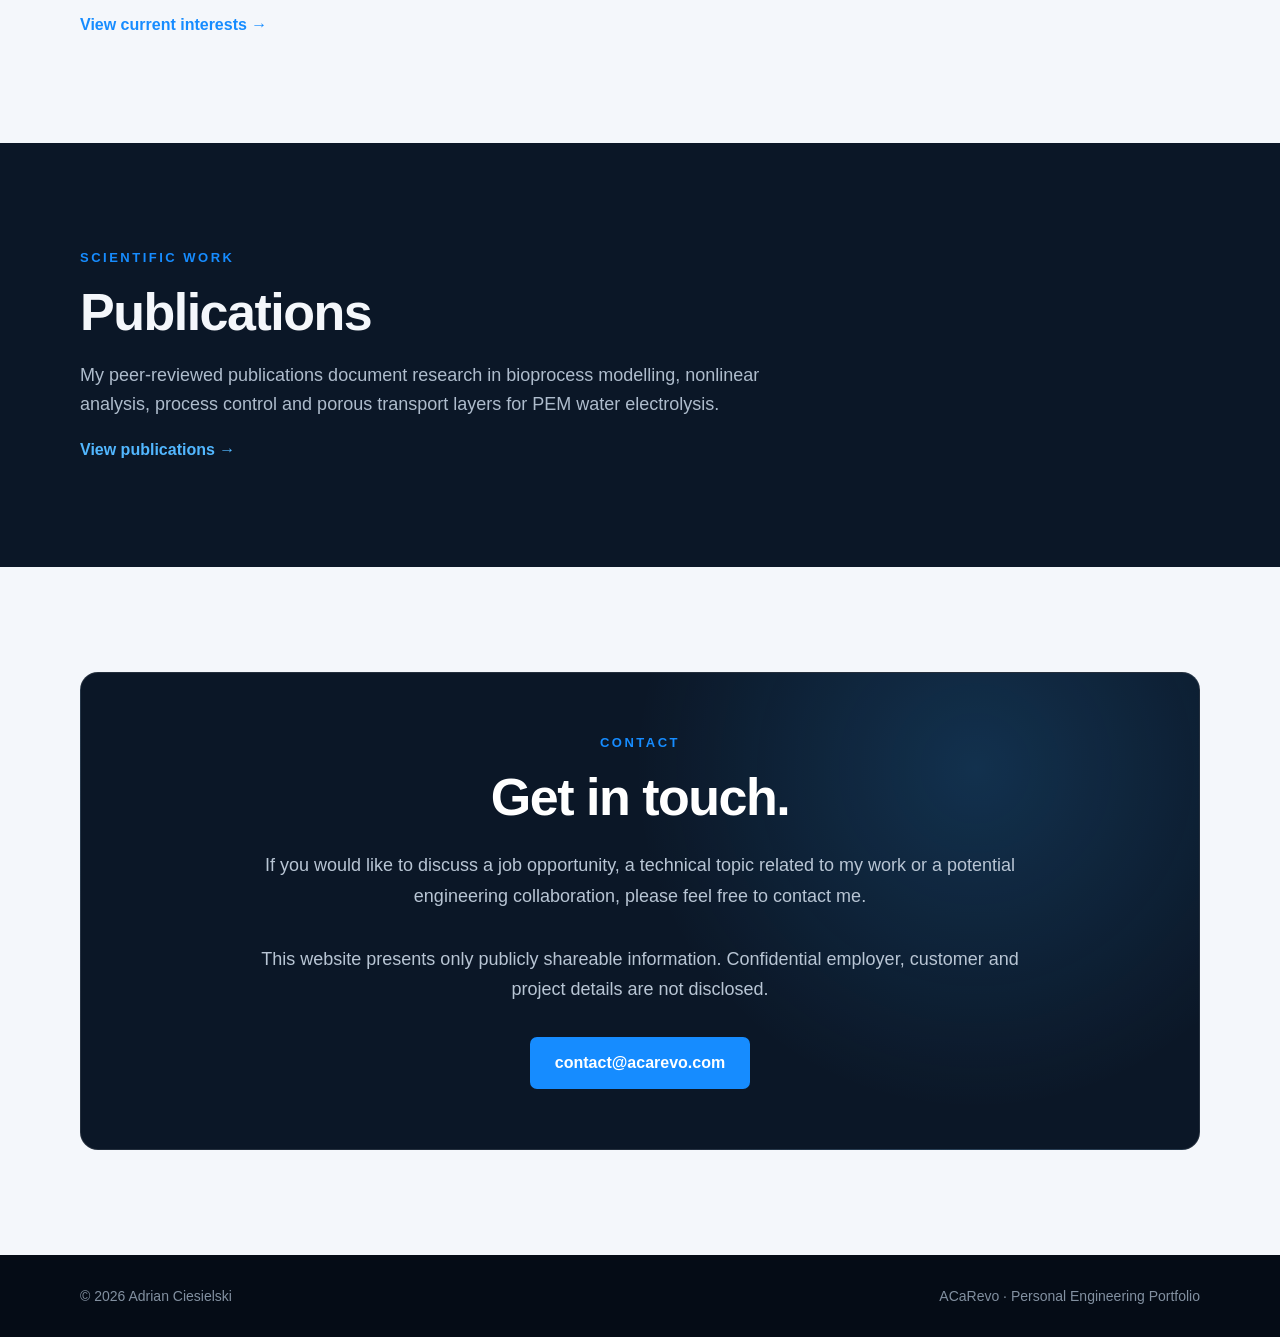
==== commit 06b0e82e: "Update ACaRevo website content" ====
--- a/index.html
+++ b/index.html
@@ -156,7 +156,7 @@
         <p class="section-intro">
           My academic background combines chemistry, chemical and process
           engineering. The degree projects covered polymer membranes,
-          biofilm modelling, nonlinear bioprocess analysis and advanced
+          bioprocess modelling, nonlinear analysis and advanced
           process control.
         </p>
 
@@ -258,8 +258,8 @@
         </h2>
 
         <p class="section-intro">
-          My peer-reviewed publications document research in nonlinear
-          bioprocess modelling, bifurcation analysis, process control and
+          My peer-reviewed publications document research in
+          bioprocess modelling, nonlinear analysis, process control and
           porous transport layers for PEM water electrolysis.
         </p>
 
@@ -285,13 +285,14 @@
           </h2>
 
           <p>
-            Please contact me if you would like to discuss a job opportunity,
-            a related technical topic or a possible engineering collaboration.
+            If you would like to discuss a job opportunity, a technical topic related
+            to my work or a potential engineering collaboration, please feel free to
+            contact me.
           </p>
 
           <p>
-            Confidential employer, customer and project information is not
-            published on this website.
+            This website presents only publicly shareable information. Confidential
+            employer, customer and project details are not disclosed.
           </p>
 
           <a
--- a/style.css
+++ b/style.css
@@ -1043,15 +1043,22 @@
 .about-image {
   position: sticky;
   top: 110px;
+
+  width: 100%;
+  max-width: 420px;
+  margin-left: auto;
 }
 
 .about-image img {
   display: block;
   width: 100%;
+  height: auto;
+
   aspect-ratio: 4 / 5;
   object-fit: cover;
   object-position: center top;
-  border-radius: 10px;
+
+  border-radius: 12px;
 }
 
 .about-links {
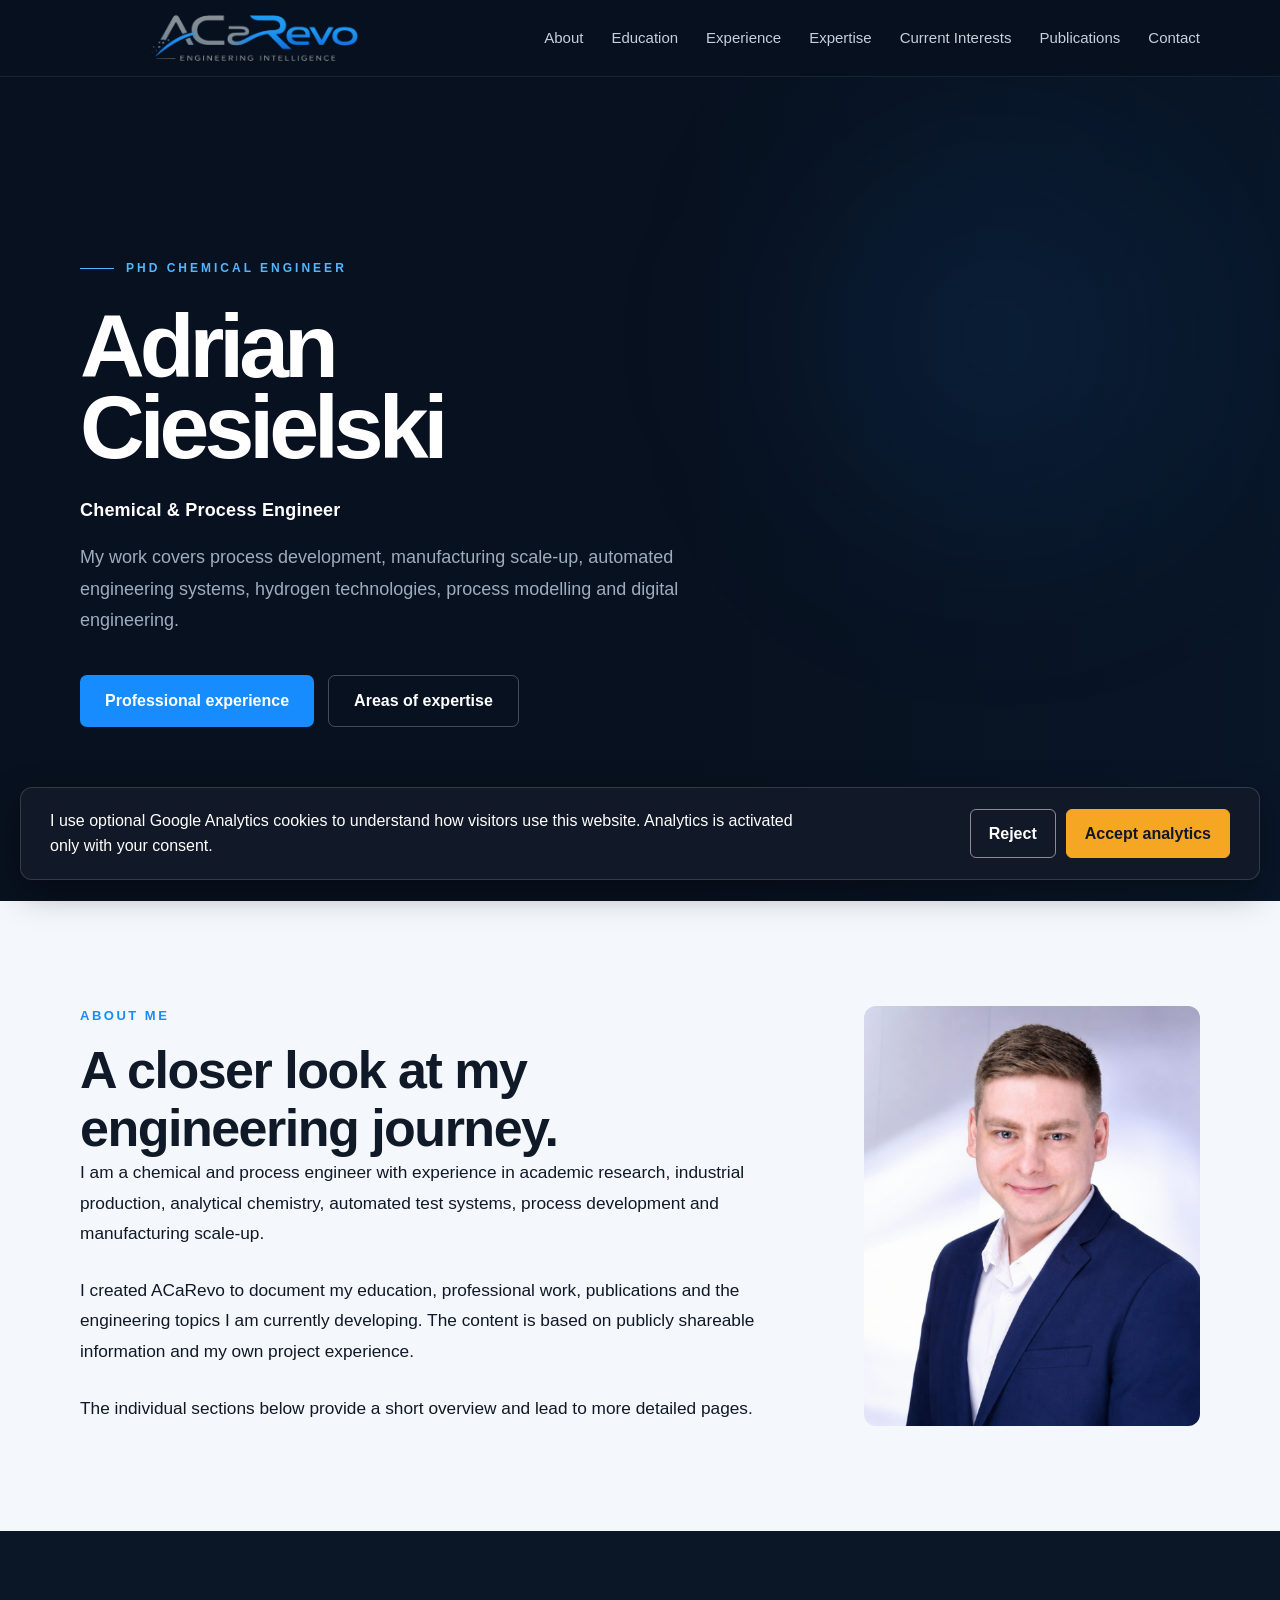
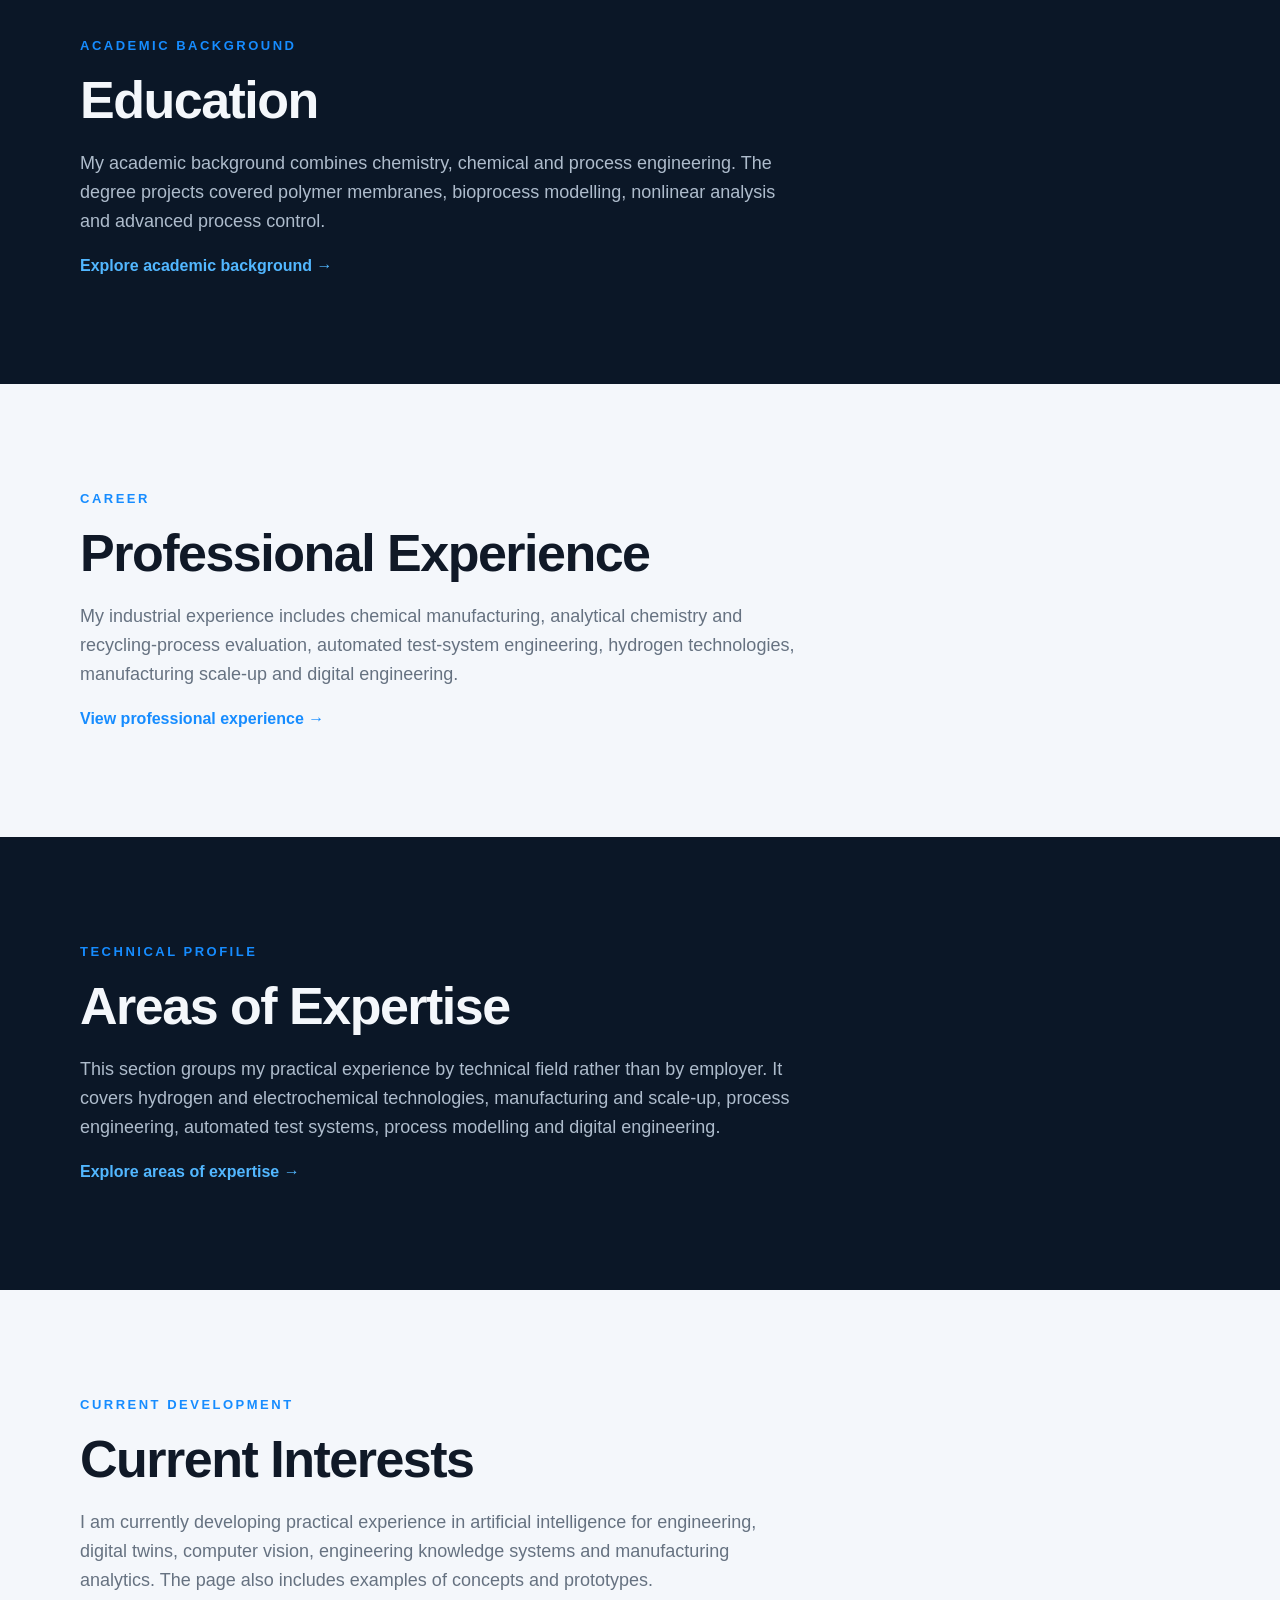
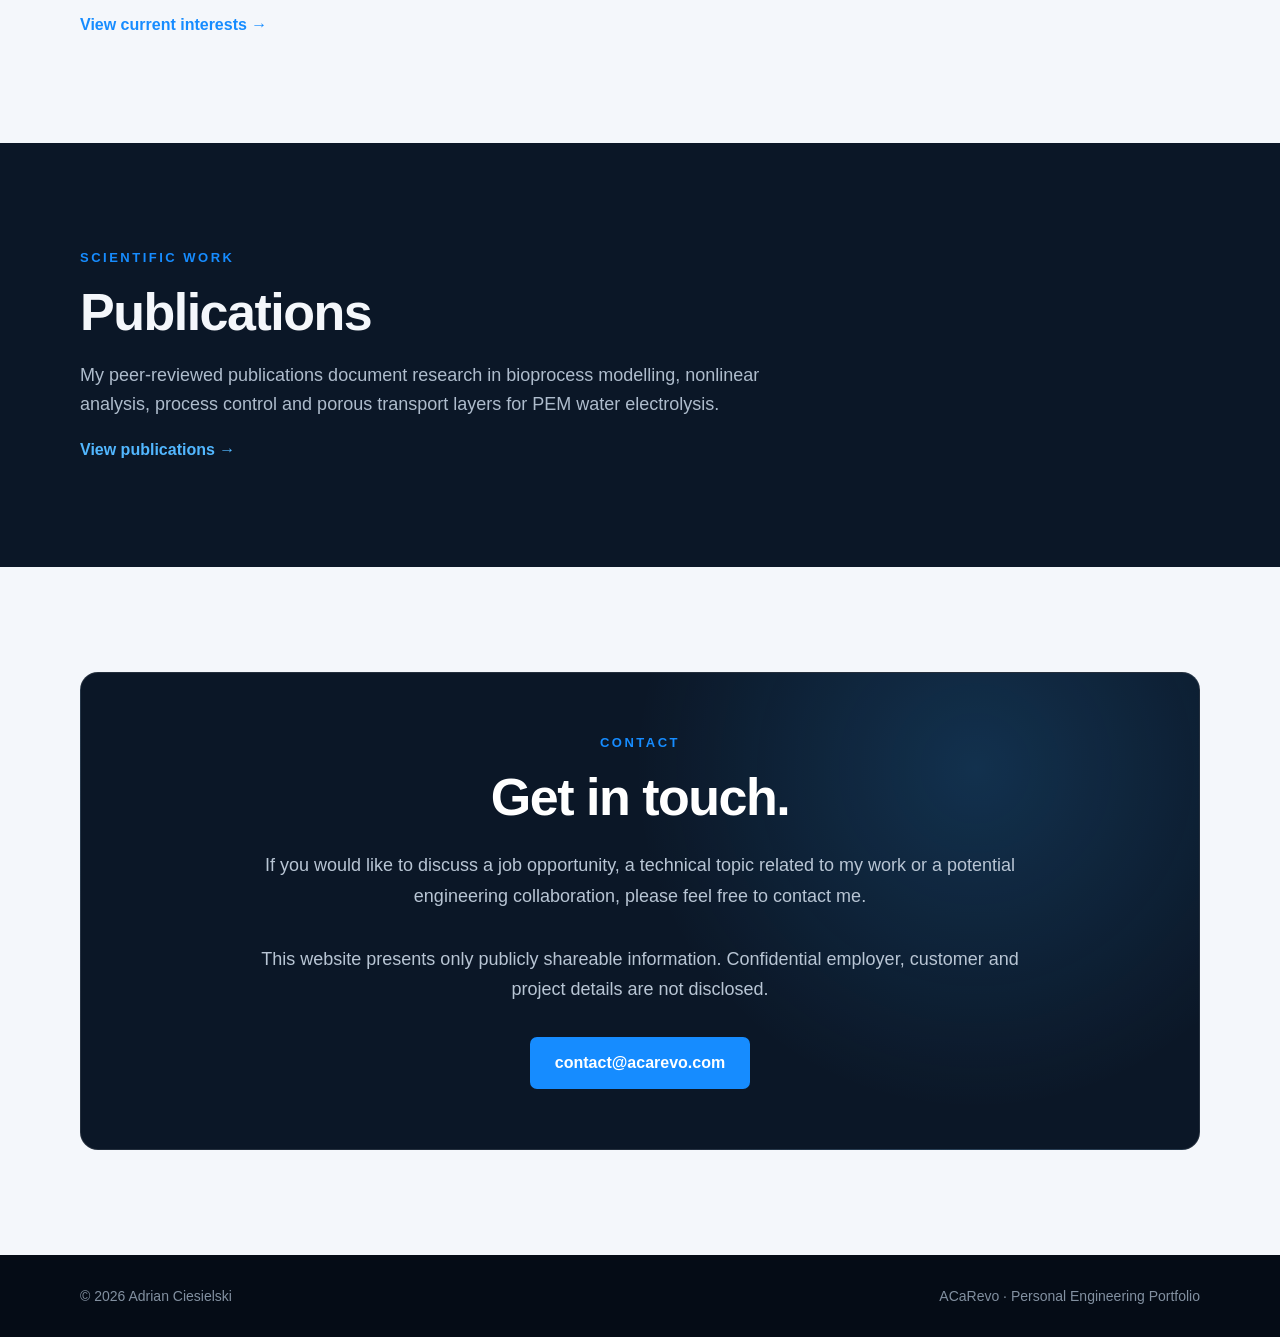
==== commit d2948acc: "Add Google Analytics with consent banner" ====
--- a/index.html
+++ b/index.html
@@ -1,6 +1,21 @@
 <!DOCTYPE html>
 <html lang="en">
 <head>
+<!-- Google tag (gtag.js) -->
+<script async src="https://www.googletagmanager.com/gtag/js?id=G-9SXD7DHC29"></script>
+<script>
+  window.dataLayer = window.dataLayer || [];
+  function gtag(){dataLayer.push(arguments);}
+  gtag('consent', 'default', {
+    'analytics_storage': 'denied',
+    'ad_storage': 'denied',
+    'ad_user_data': 'denied',
+    'ad_personalization': 'denied'
+  });
+  gtag('js', new Date());
+
+  gtag('config', 'G-9SXD7DHC29');
+</script>
   <meta charset="UTF-8">
   <meta name="viewport" content="width=device-width, initial-scale=1.0">
 
@@ -366,5 +381,20 @@
     })();
 
   </script>
-
-</body>+  <div id="cookie-banner" class="cookie-banner" hidden>
+    <div class="cookie-banner-content">
+      <p>
+        I use optional Google Analytics cookies to understand how visitors use
+        this website. Analytics is activated only with your consent.
+      </p>
+
+      <div class="cookie-banner-buttons">
+        <button id="cookie-reject" type="button">Reject</button>
+        <button id="cookie-accept" type="button">Accept analytics</button>
+      </div>
+    </div>
+  </div>
+
+  <script src="cookie-consent.js"></script>
+</body>
+</html>
--- a/style.css
+++ b/style.css
@@ -2632,3 +2632,83 @@
 .research-hero .research-summary-card li{
   color:#101927 !important;
 }
+
+/* Cookie consent banner */
+
+.cookie-banner {
+  position: fixed;
+  left: 20px;
+  right: 20px;
+  bottom: 20px;
+  z-index: 9999;
+  padding: 20px;
+  color: #fff;
+  background: #111827;
+  border: 1px solid rgba(255, 255, 255, 0.15);
+  border-radius: 12px;
+  box-shadow: 0 12px 35px rgba(0, 0, 0, 0.35);
+}
+
+.cookie-banner[hidden] {
+  display: none;
+}
+
+.cookie-banner-content {
+  display: flex;
+  align-items: center;
+  justify-content: space-between;
+  max-width: 1180px;
+  margin: 0 auto;
+  gap: 24px;
+}
+
+.cookie-banner p {
+  max-width: 760px;
+  margin: 0;
+  color: #fff;
+  line-height: 1.6;
+}
+
+.cookie-banner-buttons {
+  display: flex;
+  flex-shrink: 0;
+  gap: 10px;
+}
+
+.cookie-banner button {
+  padding: 11px 18px;
+  font: inherit;
+  font-weight: 600;
+  cursor: pointer;
+  border-radius: 6px;
+}
+
+#cookie-reject {
+  color: #fff;
+  background: transparent;
+  border: 1px solid rgba(255, 255, 255, 0.5);
+}
+
+#cookie-accept {
+  color: #111827;
+  background: #f5a623;
+  border: 1px solid #f5a623;
+}
+
+@media (max-width: 700px) {
+  .cookie-banner {
+    left: 12px;
+    right: 12px;
+    bottom: 12px;
+  }
+
+  .cookie-banner-content,
+  .cookie-banner-buttons {
+    flex-direction: column;
+    align-items: stretch;
+  }
+
+  .cookie-banner button {
+    width: 100%;
+  }
+}
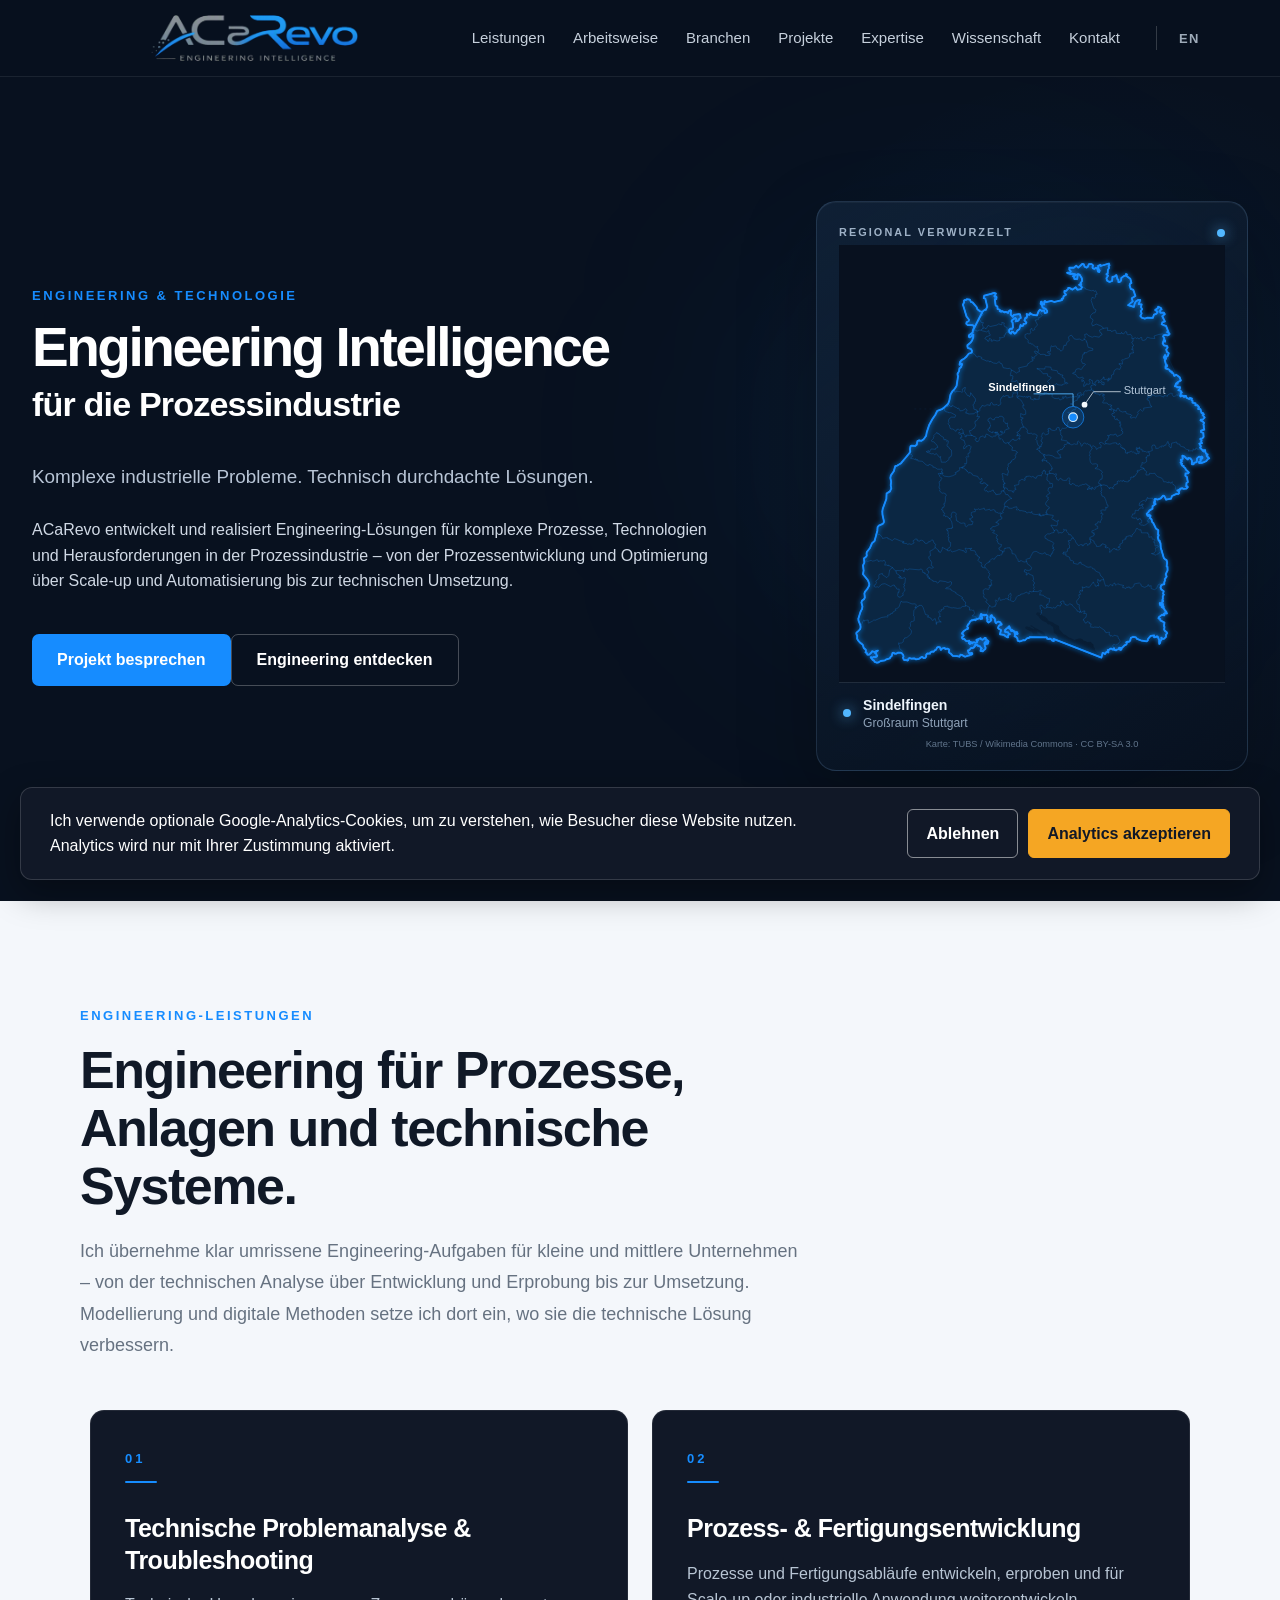
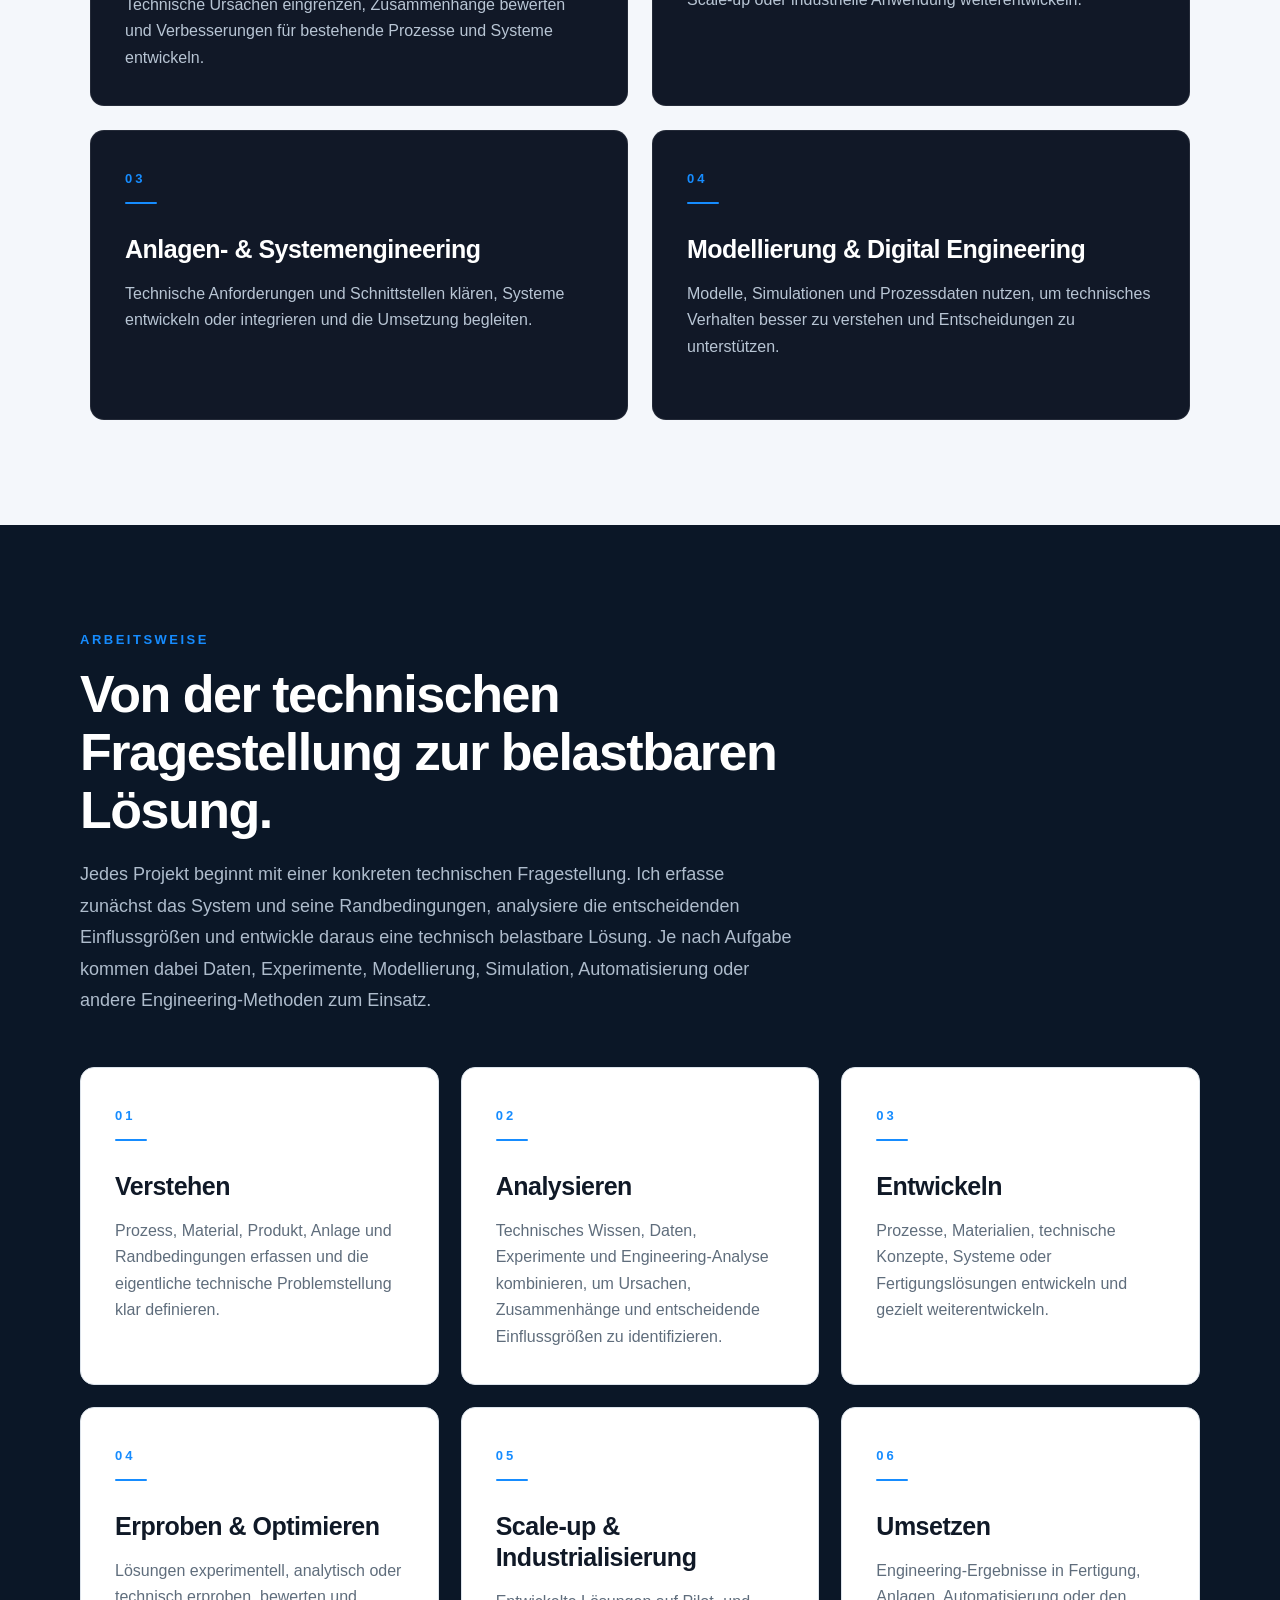
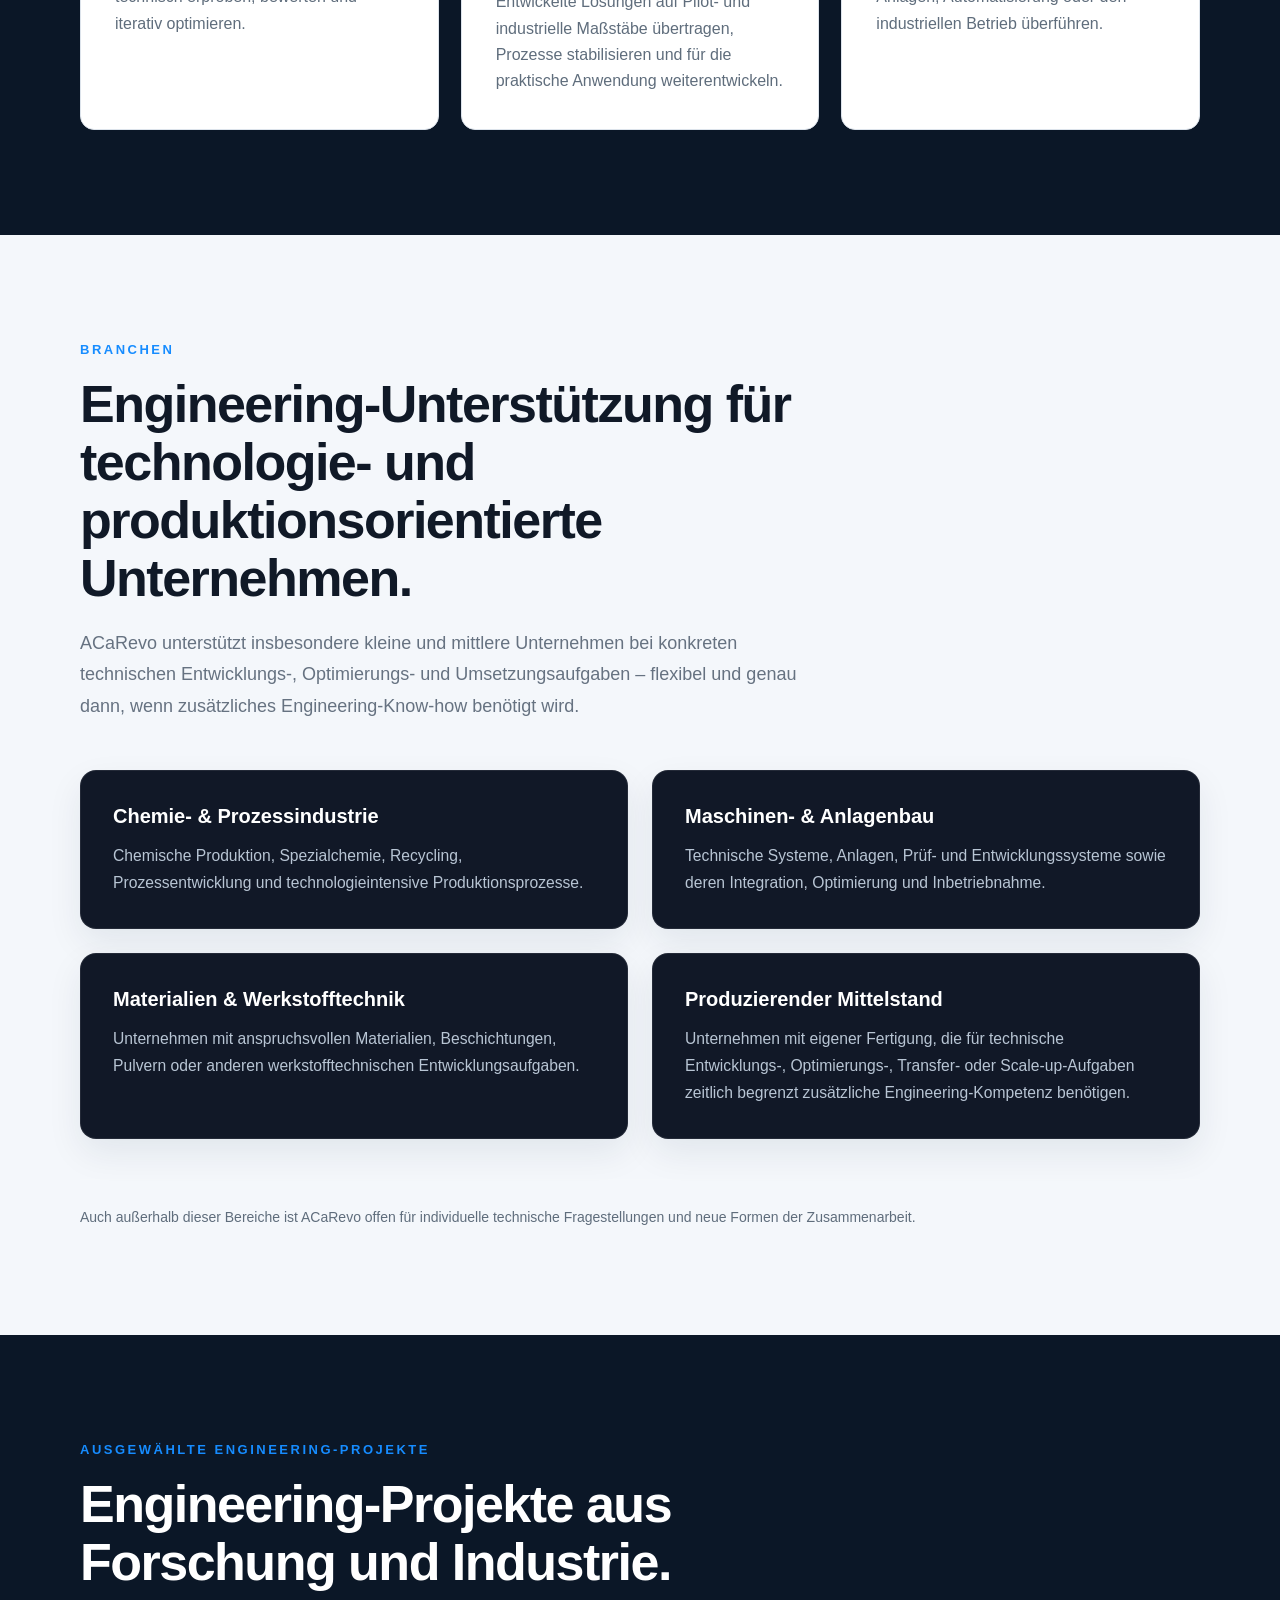
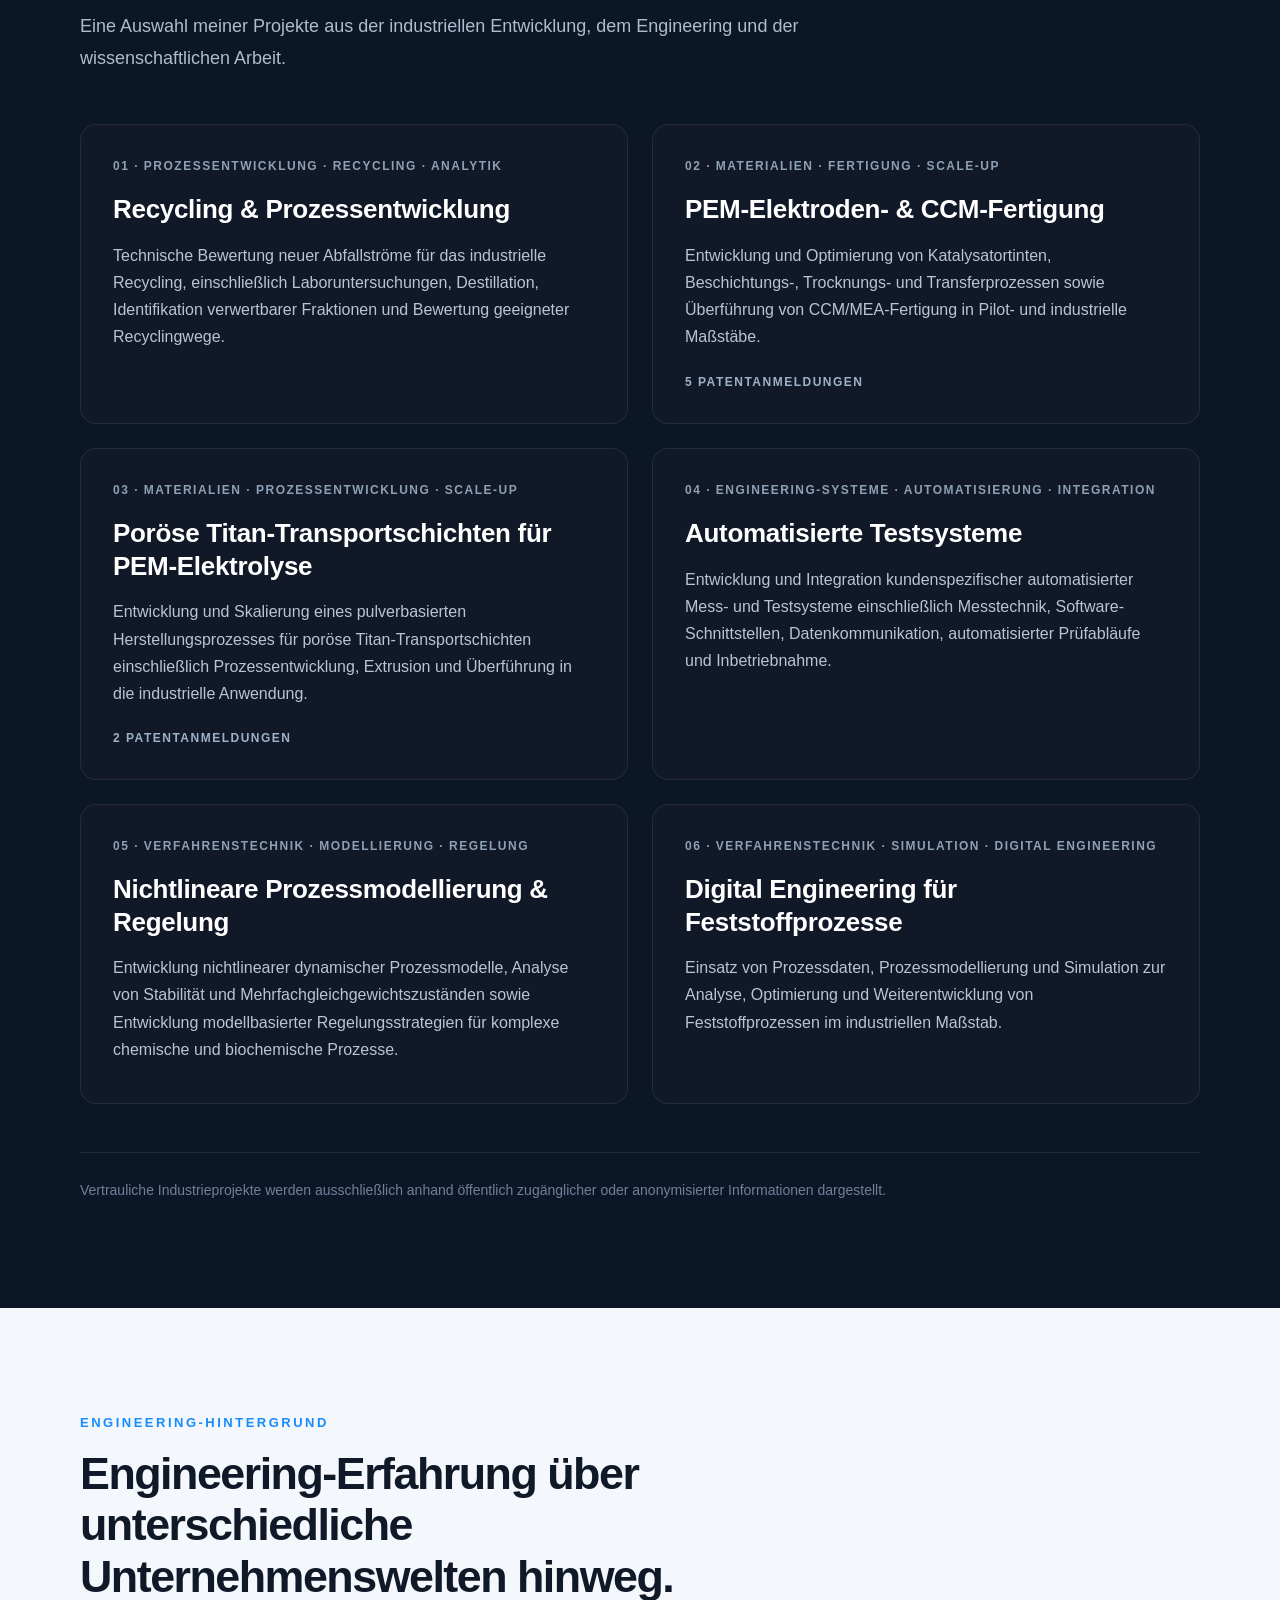
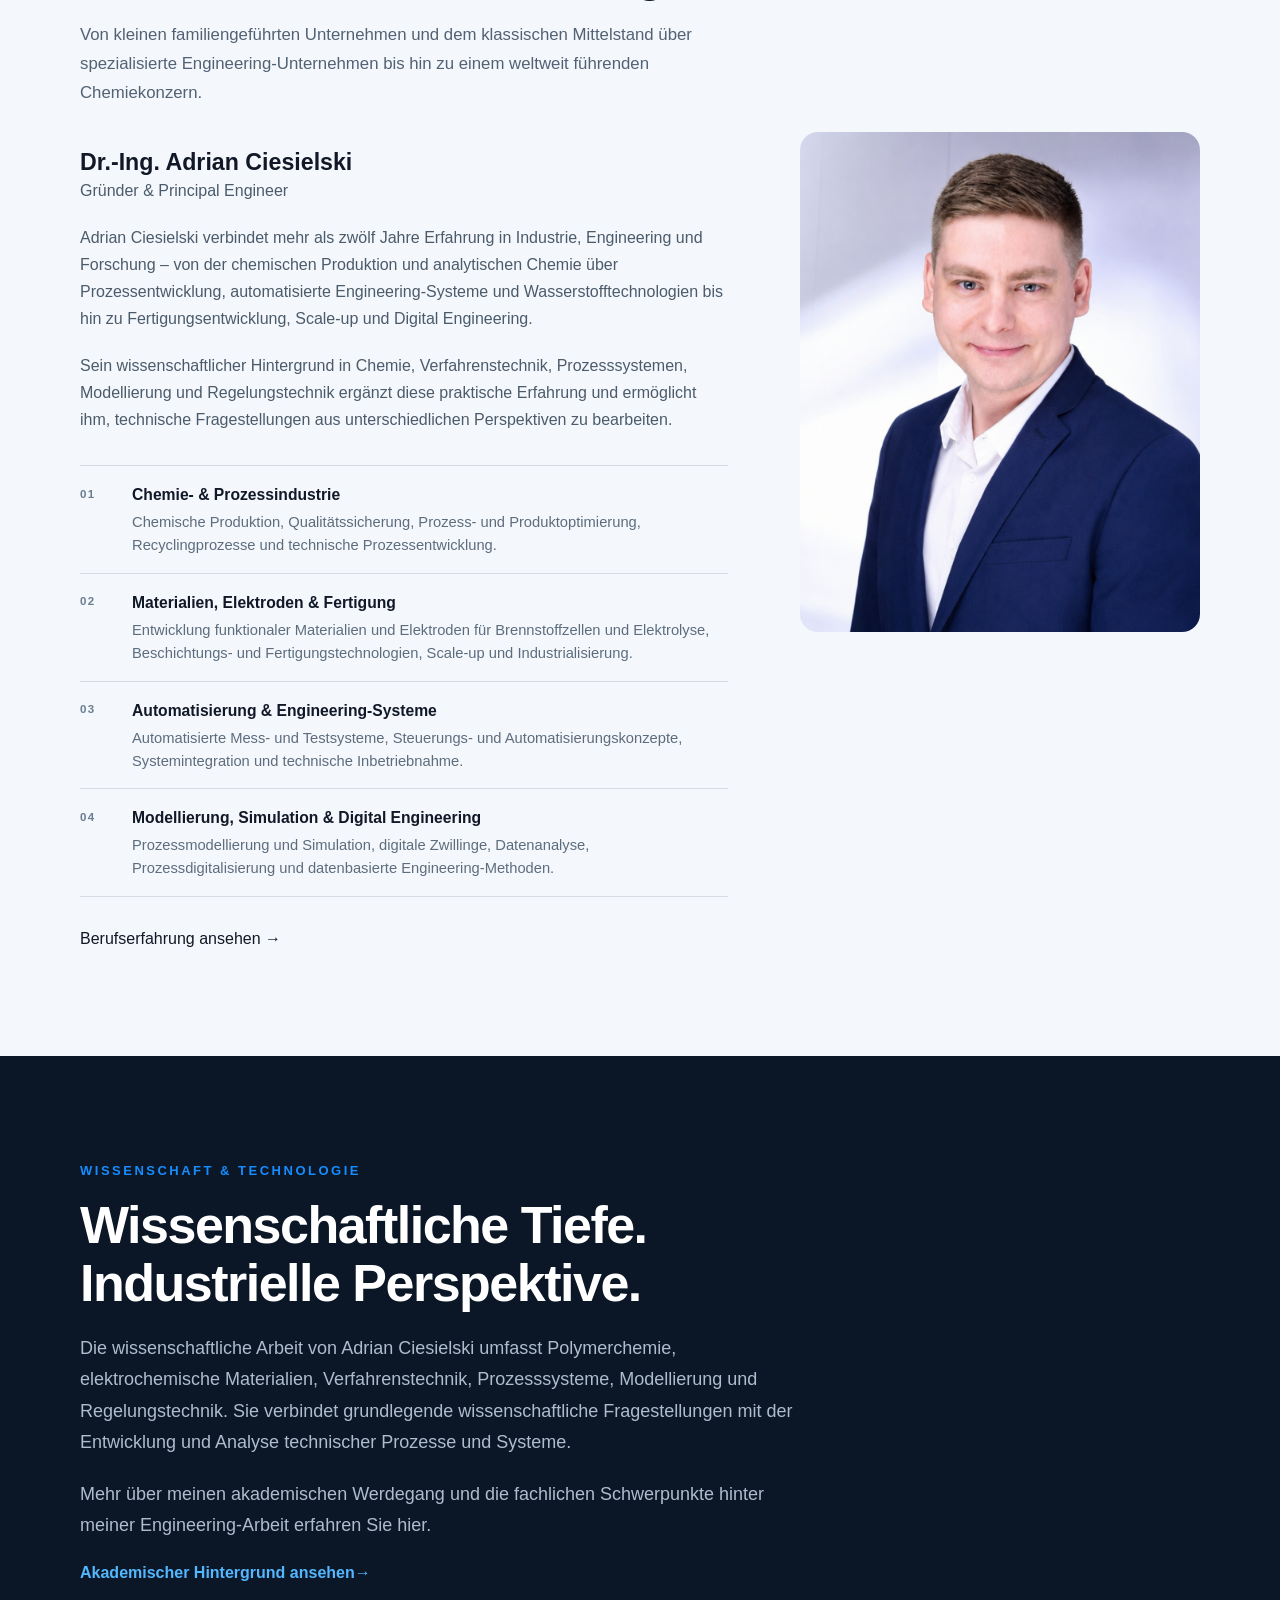
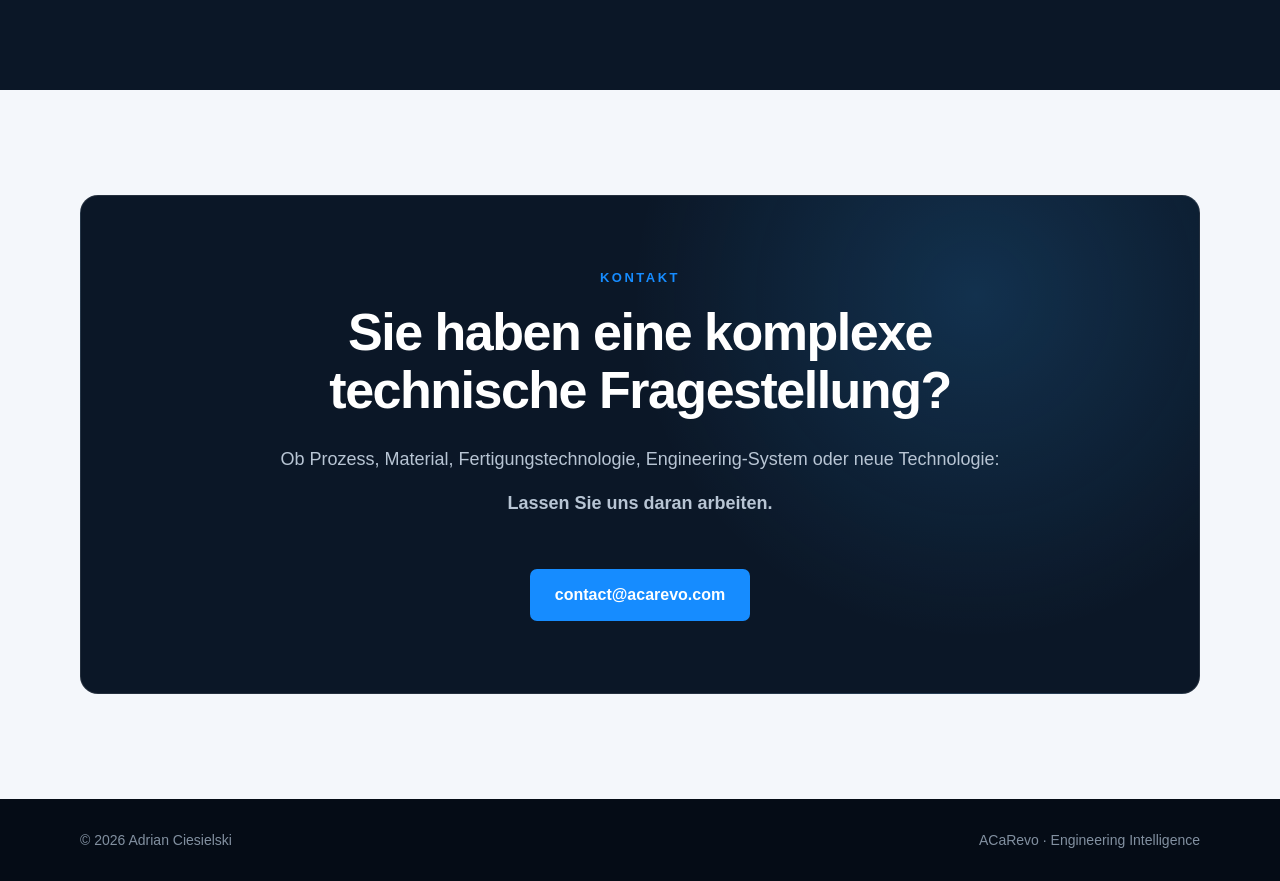
==== commit 5d421a05: "Update German portfolio website" ====
--- a/index.html
+++ b/index.html
@@ -1,400 +1,809 @@
 <!DOCTYPE html>
-<html lang="en">
+<html lang="de">
 <head>
-<!-- Google tag (gtag.js) -->
-<script async src="https://www.googletagmanager.com/gtag/js?id=G-9SXD7DHC29"></script>
-<script>
-  window.dataLayer = window.dataLayer || [];
-  function gtag(){dataLayer.push(arguments);}
-  gtag('consent', 'default', {
-    'analytics_storage': 'denied',
-    'ad_storage': 'denied',
-    'ad_user_data': 'denied',
-    'ad_personalization': 'denied'
-  });
-  gtag('js', new Date());
-
-  gtag('config', 'G-9SXD7DHC29');
-</script>
+  <!-- Google tag (gtag.js) -->
+  <script async src="https://www.googletagmanager.com/gtag/js?id=G-9SXD7DHC29"></script>
+  <script>
+    window.dataLayer = window.dataLayer || [];
+    function gtag(){dataLayer.push(arguments);}
+    gtag('consent', 'default', {
+      'analytics_storage': 'denied',
+      'ad_storage': 'denied',
+      'ad_user_data': 'denied',
+      'ad_personalization': 'denied'
+    });
+    gtag('js', new Date());
+    gtag('config', 'G-9SXD7DHC29');
+  </script>
+
   <meta charset="UTF-8">
   <meta name="viewport" content="width=device-width, initial-scale=1.0">
-
-  <title>ACaRevo | Engineering Intelligence</title>
+  <title>ACaRevo | Engineering für die Prozessindustrie</title>
 
   <link rel="stylesheet" href="style.css">
   <link rel="icon" type="image/svg+xml" href="favicon.svg">
 </head>
 
-
 <body>
 
-  <nav>
-    <div class="container nav-inner">
-
-      <a href="#" class="logo">
-        <img src="logo.PNG" alt="ACaRevo">
+<nav>
+  <div class="container nav-inner">
+
+    <a href="#" class="logo">
+      <img src="logo.PNG" alt="ACaRevo">
+    </a>
+
+    <button
+      class="nav-toggle"
+      type="button"
+      aria-label="Navigationsmenü öffnen"
+      aria-expanded="false"
+      aria-controls="nav-menu"
+    >
+      <span class="nav-toggle-bar"></span>
+      <span class="nav-toggle-bar"></span>
+      <span class="nav-toggle-bar"></span>
+    </button>
+
+    <div class="nav-links" id="nav-menu">
+      <a href="#services">Leistungen</a>
+      <a href="#approach">Arbeitsweise</a>
+      <a href="#branches">Branchen</a>
+      <a href="#projects">Projekte</a>
+      <a href="#engineering-background">Expertise</a>
+      <a href="#wissenschaft">Wissenschaft</a>
+      <a href="#kontakt">Kontakt</a>
+      <a href="index.html" class="language-switch">EN</a>
+    </div>
+
+  </div>
+</nav>
+
+<header class="hero">
+  <div class="container hero-layout">
+    <div class="hero-content">
+
+      <div class="section-label">
+        ENGINEERING &amp; TECHNOLOGIE
+      </div>
+
+      <h1>
+        Engineering Intelligence
+        <span>für die Prozessindustrie</span>
+      </h1>
+
+      <p class="hero-intro">
+        Komplexe industrielle Probleme. Technisch durchdachte Lösungen.
+      </p>
+
+      <p class="hero-description">
+        ACaRevo entwickelt und realisiert Engineering-Lösungen für
+        komplexe Prozesse, Technologien und Herausforderungen in der
+        Prozessindustrie – von der Prozessentwicklung und
+        Optimierung über Scale-up und Automatisierung bis zur technischen Umsetzung.
+      </p>
+
+      <div class="hero-buttons">
+        <a class="button button-primary" href="#kontakt">
+          Projekt besprechen
+        </a>
+        <a class="button button-secondary" href="#services">
+          Engineering entdecken
+        </a>
+      </div>
+
+    </div>
+
+    <aside class="hero-location" aria-label="Standort Sindelfingen im Großraum Stuttgart">
+      <div class="hero-location-heading">
+        <span class="hero-location-kicker">REGIONAL VERWURZELT</span>
+        <span class="hero-location-dot" aria-hidden="true"></span>
+      </div>
+      <img class="location-map" src="baden-wuerttemberg-map.svg" alt="Karte von Baden-Württemberg mit markiertem Standort Sindelfingen bei Stuttgart">
+      <div class="hero-location-footer">
+        <span class="location-pulse" aria-hidden="true"></span>
+        <span><strong>Sindelfingen</strong><small>Großraum Stuttgart</small></span>
+      </div>
+      <small class="map-attribution">Karte: TUBS / Wikimedia Commons · CC BY-SA 3.0</small>
+    </aside>
+  </div>
+</header>
+
+<main>
+
+    <section id="services" class="section-light">
+    <div class="container">
+
+      <div class="section-label">
+        ENGINEERING-LEISTUNGEN
+      </div>
+
+      <h2 class="section-title">
+        Engineering für Prozesse, Anlagen und technische Systeme.
+      </h2>
+
+      <p class="section-intro">
+        Ich übernehme klar umrissene Engineering-Aufgaben für kleine und mittlere
+        Unternehmen – von der technischen Analyse über Entwicklung und Erprobung
+        bis zur Umsetzung. Modellierung und digitale Methoden setze ich dort ein,
+        wo sie die technische Lösung verbessern.
+      </p>
+
+      <div class="cards">
+
+        <!-- 01 -->
+        <article class="card">
+          <div class="card-number">
+            01
+          </div>
+
+          <h3>
+            Technische Problemanalyse &amp; Troubleshooting
+          </h3>
+
+          <p>
+            Technische Ursachen eingrenzen, Zusammenhänge bewerten und
+            Verbesserungen für bestehende Prozesse und Systeme entwickeln.
+          </p>
+        </article>
+
+        <!-- 02 -->
+        <article class="card">
+          <div class="card-number">
+            02
+          </div>
+
+          <h3>
+            Prozess- &amp; Fertigungsentwicklung
+          </h3>
+
+          <p>
+            Prozesse und Fertigungsabläufe entwickeln, erproben und für Scale-up
+            oder industrielle Anwendung weiterentwickeln.
+          </p>
+        </article>
+
+        <!-- 03 -->
+        <article class="card">
+          <div class="card-number">
+            03
+          </div>
+
+          <h3>
+            Anlagen- &amp; Systemengineering
+          </h3>
+
+          <p>
+            Technische Anforderungen und Schnittstellen klären, Systeme entwickeln
+            oder integrieren und die Umsetzung begleiten.
+          </p>
+        </article>
+
+        <!-- 04 -->
+        <article class="card">
+          <div class="card-number">
+            04
+          </div>
+
+          <h3>
+            Modellierung &amp; Digital Engineering
+          </h3>
+
+          <p>
+            Modelle, Simulationen und Prozessdaten nutzen, um technisches Verhalten
+            besser zu verstehen und Entscheidungen zu unterstützen.
+          </p>
+        </article>
+
+      </div>
+
+    </div>
+  </section>
+
+  <section id="approach" class="section-dark">
+    <div class="container">
+
+      <div class="section-label">
+        ARBEITSWEISE
+      </div>
+
+      <h2 class="section-title">
+        Von der technischen Fragestellung zur belastbaren Lösung.
+      </h2>
+
+      <p class="section-intro">
+        Jedes Projekt beginnt mit einer konkreten technischen Fragestellung.
+        Ich erfasse zunächst das System und seine Randbedingungen, analysiere
+        die entscheidenden Einflussgrößen und entwickle daraus eine technisch
+        belastbare Lösung. Je nach Aufgabe kommen dabei Daten, Experimente,
+        Modellierung, Simulation, Automatisierung oder andere Engineering-Methoden
+        zum Einsatz.
+      </p>
+
+      <div class="cards">
+
+        <article class="card">
+          <div class="card-number">01</div>
+
+          <h3>
+            Verstehen
+          </h3>
+
+          <p>
+            Prozess, Material, Produkt, Anlage und Randbedingungen erfassen
+            und die eigentliche technische Problemstellung klar definieren.
+          </p>
+        </article>
+
+        <article class="card">
+          <div class="card-number">02</div>
+
+          <h3>
+            Analysieren
+          </h3>
+
+          <p>
+            Technisches Wissen, Daten, Experimente und Engineering-Analyse
+            kombinieren, um Ursachen, Zusammenhänge und entscheidende
+            Einflussgrößen zu identifizieren.
+          </p>
+        </article>
+
+        <article class="card">
+          <div class="card-number">03</div>
+
+          <h3>
+            Entwickeln
+          </h3>
+
+          <p>
+            Prozesse, Materialien, technische Konzepte, Systeme oder
+            Fertigungslösungen entwickeln und gezielt weiterentwickeln.
+          </p>
+        </article>
+
+        <article class="card">
+          <div class="card-number">04</div>
+
+          <h3>
+            Erproben &amp; Optimieren
+          </h3>
+
+          <p>
+            Lösungen experimentell, analytisch oder technisch erproben,
+            bewerten und iterativ optimieren.
+          </p>
+        </article>
+
+        <article class="card">
+          <div class="card-number">05</div>
+
+          <h3>
+            Scale-up &amp; Industrialisierung
+          </h3>
+
+          <p>
+            Entwickelte Lösungen auf Pilot- und industrielle Maßstäbe
+            übertragen, Prozesse stabilisieren und für die praktische
+            Anwendung weiterentwickeln.
+          </p>
+        </article>
+
+        <article class="card">
+          <div class="card-number">06</div>
+
+          <h3>
+            Umsetzen
+          </h3>
+
+          <p>
+            Engineering-Ergebnisse in Fertigung, Anlagen, Automatisierung
+            oder den industriellen Betrieb überführen.
+          </p>
+        </article>
+
+      </div>
+
+    </div>
+  </section>
+
+  <section id="branches" class="section-light">
+    <div class="container">
+
+      <div class="section-label">
+        BRANCHEN
+      </div>
+
+      <h2 class="section-title">
+        Engineering-Unterstützung für technologie- und produktionsorientierte Unternehmen.
+      </h2>
+
+      <p class="section-intro">
+        ACaRevo unterstützt insbesondere kleine und mittlere Unternehmen bei
+        konkreten technischen Entwicklungs-, Optimierungs- und Umsetzungsaufgaben –
+        flexibel und genau dann, wenn zusätzliches Engineering-Know-how benötigt wird.
+      </p>
+
+      <div class="industries-grid">
+
+        <div class="industry-item">
+          <h3>
+            Chemie- &amp; Prozessindustrie
+          </h3>
+
+          <p>
+            Chemische Produktion, Spezialchemie, Recycling, Prozessentwicklung
+            und technologieintensive Produktionsprozesse.
+          </p>
+        </div>
+
+        <div class="industry-item">
+          <h3>
+            Maschinen- &amp; Anlagenbau
+          </h3>
+
+          <p>
+            Technische Systeme, Anlagen, Prüf- und Entwicklungssysteme sowie
+            deren Integration, Optimierung und Inbetriebnahme.
+          </p>
+        </div>
+
+        <div class="industry-item">
+          <h3>
+            Materialien &amp; Werkstofftechnik
+          </h3>
+
+          <p>
+            Unternehmen mit anspruchsvollen Materialien, Beschichtungen,
+            Pulvern oder anderen werkstofftechnischen Entwicklungsaufgaben.
+          </p>
+        </div>
+
+        <div class="industry-item">
+          <h3>
+            Produzierender Mittelstand
+          </h3>
+
+          <p>
+            Unternehmen mit eigener Fertigung, die für technische Entwicklungs-,
+            Optimierungs-, Transfer- oder Scale-up-Aufgaben zeitlich begrenzt
+            zusätzliche Engineering-Kompetenz benötigen.
+          </p>
+        </div>
+
+      </div>
+
+      <p class="industries-note">
+        Auch außerhalb dieser Bereiche ist ACaRevo offen für individuelle
+        technische Fragestellungen und neue Formen der Zusammenarbeit.
+      </p>
+
+    </div>
+  </section>
+
+  <section id="projects" class="section-dark">
+    <div class="container">
+
+      <div class="section-label">
+        AUSGEWÄHLTE ENGINEERING-PROJEKTE
+      </div>
+
+      <h2 class="section-title">
+        Engineering-Projekte aus Forschung und Industrie.
+      </h2>
+
+      <p class="section-intro">
+        Eine Auswahl meiner Projekte aus der industriellen Entwicklung,
+        dem Engineering und der wissenschaftlichen Arbeit.
+      </p>
+
+      <div class="projects">
+
+        <!-- 01 -->
+        <article class="project-item">
+
+          <div>
+            <span class="project-meta">
+              01 · Prozessentwicklung · Recycling · Analytik
+            </span>
+
+            <h3>
+              Recycling &amp; Prozessentwicklung
+            </h3>
+
+            <p>
+              Technische Bewertung neuer Abfallströme für das industrielle
+              Recycling, einschließlich Laboruntersuchungen, Destillation,
+              Identifikation verwertbarer Fraktionen und Bewertung geeigneter
+              Recyclingwege.
+            </p>
+          </div>
+
+        </article>
+
+        <!-- 02 -->
+        <article class="project-item">
+
+          <div>
+            <span class="project-meta">
+              02 · Materialien · Fertigung · Scale-up
+            </span>
+
+            <h3>
+              PEM-Elektroden- &amp; CCM-Fertigung
+            </h3>
+
+            <p>
+              Entwicklung und Optimierung von Katalysatortinten,
+              Beschichtungs-, Trocknungs- und Transferprozessen sowie
+              Überführung von CCM/MEA-Fertigung in Pilot- und industrielle
+              Maßstäbe.
+            </p>
+
+            <span class="project-meta">
+              5 Patentanmeldungen
+            </span>
+          </div>
+
+        </article>
+
+        <!-- 03 -->
+        <article class="project-item">
+
+          <div>
+            <span class="project-meta">
+              03 · Materialien · Prozessentwicklung · Scale-up
+            </span>
+
+            <h3>
+              Poröse Titan-Transportschichten für PEM-Elektrolyse
+            </h3>
+
+            <p>
+              Entwicklung und Skalierung eines pulverbasierten
+              Herstellungsprozesses für poröse Titan-Transportschichten
+              einschließlich Prozessentwicklung, Extrusion und Überführung
+              in die industrielle Anwendung.
+            </p>
+
+            <span class="project-meta">
+              2 Patentanmeldungen
+            </span>
+          </div>
+
+        </article>
+
+        <!-- 04 -->
+        <article class="project-item">
+
+          <div>
+            <span class="project-meta">
+              04 · Engineering-Systeme · Automatisierung · Integration
+            </span>
+
+            <h3>
+              Automatisierte Testsysteme
+            </h3>
+
+            <p>
+              Entwicklung und Integration kundenspezifischer automatisierter
+              Mess- und Testsysteme einschließlich Messtechnik,
+              Software-Schnittstellen, Datenkommunikation, automatisierter
+              Prüfabläufe und Inbetriebnahme.
+            </p>
+          </div>
+
+        </article>
+
+        <!-- 05 -->
+        <article class="project-item">
+
+          <div>
+            <span class="project-meta">
+              05 · Verfahrenstechnik · Modellierung · Regelung
+            </span>
+
+            <h3>
+              Nichtlineare Prozessmodellierung &amp; Regelung
+            </h3>
+
+            <p>
+              Entwicklung nichtlinearer dynamischer Prozessmodelle,
+              Analyse von Stabilität und Mehrfachgleichgewichtszuständen
+              sowie Entwicklung modellbasierter Regelungsstrategien für
+              komplexe chemische und biochemische Prozesse.
+            </p>
+          </div>
+
+        </article>
+
+        <!-- 06 -->
+        <article class="project-item">
+
+          <div>
+            <span class="project-meta">
+              06 · Verfahrenstechnik · Simulation · Digital Engineering
+            </span>
+
+            <h3>
+              Digital Engineering für Feststoffprozesse
+            </h3>
+
+            <p>
+              Einsatz von Prozessdaten, Prozessmodellierung und Simulation
+              zur Analyse, Optimierung und Weiterentwicklung von
+              Feststoffprozessen im industriellen Maßstab.
+            </p>
+          </div>
+
+        </article>
+
+      </div>
+
+      <p class="industries-note">
+        Vertrauliche Industrieprojekte werden ausschließlich anhand
+        öffentlich zugänglicher oder anonymisierter Informationen dargestellt.
+      </p>
+
+    </div>
+  </section>
+
+  <section id="engineering-background" class="section-light">
+    <div class="container">
+
+      <div class="engineering-background">
+
+        <div class="engineering-background-content">
+
+          <div class="section-label">
+            ENGINEERING-HINTERGRUND
+          </div>
+
+          <h2 class="section-title">
+            Engineering-Erfahrung über unterschiedliche Unternehmenswelten hinweg.
+          </h2>
+
+          <p class="engineering-company-path">
+            Von kleinen familiengeführten Unternehmen und dem klassischen Mittelstand
+            über spezialisierte Engineering-Unternehmen bis hin zu einem weltweit
+            führenden Chemiekonzern.
+          </p>
+
+          <div class="engineering-profile">
+
+            <h3>
+              Dr.-Ing. Adrian Ciesielski
+            </h3>
+
+            <p class="engineering-role">
+              Gründer &amp; Principal Engineer
+            </p>
+
+            <p>
+              Adrian Ciesielski verbindet mehr als zwölf Jahre Erfahrung in Industrie,
+              Engineering und Forschung – von der chemischen Produktion und analytischen
+              Chemie über Prozessentwicklung, automatisierte Engineering-Systeme und
+              Wasserstofftechnologien bis hin zu Fertigungsentwicklung, Scale-up und
+              Digital Engineering.
+            </p>
+
+            <p>
+              Sein wissenschaftlicher Hintergrund in Chemie, Verfahrenstechnik,
+              Prozesssystemen, Modellierung und Regelungstechnik ergänzt diese praktische
+              Erfahrung und ermöglicht ihm, technische Fragestellungen aus
+              unterschiedlichen Perspektiven zu bearbeiten.
+            </p>
+
+          </div>
+
+          <div class="engineering-areas">
+
+            <div class="engineering-area">
+              <span>01</span>
+              <div>
+                <strong>Chemie- &amp; Prozessindustrie</strong>
+                <p>
+                  Chemische Produktion, Qualitätssicherung, Prozess-
+                  und Produktoptimierung, Recyclingprozesse und technische Prozessentwicklung.
+                </p>
+              </div>
+            </div>
+
+            <div class="engineering-area">
+              <span>02</span>
+              <div>
+                <strong>Materialien, Elektroden &amp; Fertigung</strong>
+                <p>
+                  Entwicklung funktionaler Materialien und Elektroden
+                  für Brennstoffzellen und Elektrolyse, Beschichtungs-
+                  und Fertigungstechnologien, Scale-up und Industrialisierung.
+                </p>
+              </div>
+            </div>
+
+            <div class="engineering-area">
+              <span>03</span>
+              <div>
+                <strong>Automatisierung &amp; Engineering-Systeme</strong>
+                <p>
+                  Automatisierte Mess- und Testsysteme, Steuerungs- und
+                  Automatisierungskonzepte, Systemintegration und technische
+                  Inbetriebnahme.
+                </p>
+              </div>
+            </div>
+
+            <div class="engineering-area">
+              <span>04</span>
+              <div>
+                <strong>Modellierung, Simulation &amp; Digital Engineering</strong>
+                <p>
+                  Prozessmodellierung und Simulation, digitale Zwillinge,
+                  Datenanalyse, Prozessdigitalisierung und datenbasierte
+                  Engineering-Methoden.
+                </p>
+              </div>
+            </div>
+
+          </div>
+
+          <a href="experience/index.html" class="text-link">
+            Berufserfahrung ansehen →
+          </a>
+
+        </div>
+
+        <div class="engineering-background-image">
+
+          <img
+            src="ac-portrait.png"
+            alt="Dr.-Ing. Adrian Ciesielski – Gründer & Principal Engineer"
+          >
+
+        </div>
+
+      </div>
+
+    </div>
+  </section>
+
+  <section id="wissenschaft" class="section-dark">
+    <div class="container">
+
+      <div class="section-label">
+        WISSENSCHAFT &amp; TECHNOLOGIE
+      </div>
+
+      <h2 class="section-title">
+        Wissenschaftliche Tiefe. Industrielle Perspektive.
+      </h2>
+
+      <p class="section-intro">
+        Die wissenschaftliche Arbeit von Adrian Ciesielski
+        umfasst Polymerchemie, elektrochemische Materialien,
+        Verfahrenstechnik, Prozesssysteme, Modellierung und
+        Regelungstechnik. Sie verbindet grundlegende wissenschaftliche
+        Fragestellungen mit der Entwicklung und Analyse technischer Prozesse und Systeme.
+      </p>
+
+      <p class="section-intro">
+      Mehr über meinen akademischen Werdegang und die fachlichen Schwerpunkte
+      hinter meiner Engineering-Arbeit erfahren Sie hier.
+    </p>
+
+      <a href="education/index.html" class="project-link">
+        Akademischer Hintergrund ansehen→
       </a>
 
-      <button
-        class="nav-toggle"
-        type="button"
-        aria-label="Open navigation menu"
-        aria-expanded="false"
-        aria-controls="nav-menu"
-      >
-        <span class="nav-toggle-bar"></span>
-        <span class="nav-toggle-bar"></span>
-        <span class="nav-toggle-bar"></span>
-      </button>
-
-      <div class="nav-links" id="nav-menu">
-        <a href="#about">About</a>
-        <a href="#education">Education</a>
-        <a href="#experience">Experience</a>
-        <a href="#expertise">Expertise</a>
-        <a href="#interests">Current Interests</a>
-        <a href="#publications">Publications</a>
-        <a href="#contact">Contact</a>
-      </div>
-
-    </div>
-  </nav>
-
-
-  <header class="hero">
+    </div>
+  </section>
+
+  <section id="kontakt" class="section-light">
     <div class="container">
 
-      <div class="hero-content">
-
-        <div class="eyebrow">
-          PhD Chemical Engineer
+      <div class="contact-box">
+
+        <div class="section-label">
+          KONTAKT
         </div>
 
-        <h1>
-          Adrian<br>
-          Ciesielski
-        </h1>
-
-        <p class="hero-role">
-          Chemical &amp; Process Engineer
+        <h2 class="section-title">
+          Sie haben eine komplexe technische Fragestellung?
+        </h2>
+
+        <p>
+          Ob Prozess, Material, Fertigungstechnologie, Engineering-System
+          oder neue Technologie:
         </p>
 
-        <p class="hero-text">
-          My work covers process development, manufacturing scale-up,
-          automated engineering systems, hydrogen technologies,
-          process modelling and digital engineering.
+        <p class="contact-highlight">
+          <strong>Lassen Sie uns daran arbeiten.</strong>
         </p>
 
-        <div class="hero-buttons">
-
-          <a class="button button-primary" href="experience/index.html">
-            Professional experience
-          </a>
-
-          <a class="button button-secondary" href="expertise/index.html">
-            Areas of expertise
-          </a>
-
-        </div>
-
-      </div>
-
-    </div>
-  </header>
-
-
-  <main>
-
-    <section id="about" class="section-light">
-      <div class="container">
-
-        <div class="about-layout">
-
-          <div class="about-main">
-
-            <div class="section-label">
-              About Me
-            </div>
-
-            <h2 class="section-title">
-              A closer look at my engineering journey.
-            </h2>
-
-            <div class="about-content">
-
-              <p>
-                I am a chemical and process engineer with experience in academic
-                research, industrial production, analytical chemistry, automated
-                test systems, process development and manufacturing scale-up.
-              </p>
-
-              <p>
-                I created ACaRevo to document my education, professional work,
-                publications and the engineering topics I am currently developing.
-                The content is based on publicly shareable information and my own
-                project experience.
-              </p>
-
-              <p>
-                The individual sections below provide a short overview and lead
-                to more detailed pages.
-              </p>
-
-            </div>
-
-          </div>
-
-          <div class="about-image">
-            <img
-              src="ac-portrait.png"
-              alt="Portrait of Adrian Ciesielski"
-            >
-          </div>
-
-        </div>
-
-      </div>
-    </section>
-
-
-    <section id="education" class="section-dark">
-      <div class="container">
-
-        <div class="section-label">
-          Academic Background
-        </div>
-
-        <h2 class="section-title">
-          Education
-        </h2>
-
-        <p class="section-intro">
-          My academic background combines chemistry, chemical and process
-          engineering. The degree projects covered polymer membranes,
-          bioprocess modelling, nonlinear analysis and advanced
-          process control.
-        </p>
-
-        <a href="education/index.html" class="project-link">
-          Explore academic background →
+        <a
+          class="button button-primary"
+          href="mailto:contact@acarevo.com"
+        >
+          contact@acarevo.com
         </a>
 
       </div>
-    </section>
-
-
-    <section id="experience" class="section-light">
-      <div class="container">
-
-        <div class="section-label">
-          Career
-        </div>
-
-        <h2 class="section-title">
-          Professional Experience
-        </h2>
-
-        <p class="section-intro">
-          My industrial experience includes chemical manufacturing,
-          analytical chemistry and recycling-process evaluation, automated
-          test-system engineering, hydrogen technologies, manufacturing
-          scale-up and digital engineering.
-        </p>
-
-        <a href="experience/index.html" class="project-link">
-          View professional experience →
-        </a>
-
-      </div>
-    </section>
-
-
-    <section id="expertise" class="section-dark">
-      <div class="container">
-
-        <div class="section-label">
-          Technical Profile
-        </div>
-
-        <h2 class="section-title">
-          Areas of Expertise
-        </h2>
-
-        <p class="section-intro">
-          This section groups my practical experience by technical field rather
-          than by employer. It covers hydrogen and electrochemical technologies,
-          manufacturing and scale-up, process engineering, automated test
-          systems, process modelling and digital engineering.
-        </p>
-
-        <a href="expertise/index.html" class="project-link">
-          Explore areas of expertise →
-        </a>
-
-      </div>
-    </section>
-
-
-    <section id="interests" class="section-light">
-      <div class="container">
-
-        <div class="section-label">
-          Current Development
-        </div>
-
-        <h2 class="section-title">
-          Current Interests
-        </h2>
-
-        <p class="section-intro">
-          I am currently developing practical experience in artificial
-          intelligence for engineering, digital twins, computer vision,
-          engineering knowledge systems and manufacturing analytics.
-          The page also includes examples of concepts and prototypes.
-        </p>
-
-        <a href="interests/index.html" class="project-link">
-          View current interests →
-        </a>
-
-      </div>
-    </section>
-
-
-    <section id="publications" class="section-dark">
-      <div class="container">
-
-        <div class="section-label">
-          Scientific Work
-        </div>
-
-        <h2 class="section-title">
-          Publications
-        </h2>
-
-        <p class="section-intro">
-          My peer-reviewed publications document research in
-          bioprocess modelling, nonlinear analysis, process control and
-          porous transport layers for PEM water electrolysis.
-        </p>
-
-        <a href="publications/publications.html" class="project-link">
-          View publications →
-        </a>
-
-      </div>
-    </section>
-
-
-    <section id="contact" class="section-light">
-      <div class="container">
-
-        <div class="contact-box">
-
-          <div class="section-label">
-            Contact
-          </div>
-
-          <h2 class="section-title">
-            Get in touch.
-          </h2>
-
-          <p>
-            If you would like to discuss a job opportunity, a technical topic related
-            to my work or a potential engineering collaboration, please feel free to
-            contact me.
-          </p>
-
-          <p>
-            This website presents only publicly shareable information. Confidential
-            employer, customer and project details are not disclosed.
-          </p>
-
-          <a
-            class="button button-primary"
-            href="mailto:contact@acarevo.com"
-          >
-            contact@acarevo.com
-          </a>
-
-        </div>
-
-      </div>
-    </section>
-
-  </main>
-
+
+    </div>
+  </section>
+
+</main>
 
 <footer>
-
-    <div class="container footer-inner">
-
-      <div>
-        © 2026 Adrian Ciesielski
-      </div>
-
-      <div>
-        ACaRevo · Personal Engineering Portfolio
-      </div>
-
-    </div>
-
-  </footer>
-
-
-  <script>
-
-    (function () {
-
-      const nav = document.querySelector("nav");
-      const toggle = document.querySelector(".nav-toggle");
-      const links = document.querySelectorAll("#nav-menu a");
-
-      function setMenuOpen(isOpen) {
-
-        nav.classList.toggle("is-open", isOpen);
-
-        toggle.setAttribute(
-          "aria-expanded",
-          isOpen ? "true" : "false"
-        );
-
-        toggle.setAttribute(
-          "aria-label",
-          isOpen
-            ? "Close navigation menu"
-            : "Open navigation menu"
-        );
-
-      }
-
-      toggle.addEventListener("click", () => {
-        setMenuOpen(!nav.classList.contains("is-open"));
+  <div class="container footer-inner">
+
+    <div>
+      © 2026 Adrian Ciesielski
+    </div>
+
+    <div>
+      ACaRevo · Engineering Intelligence
+    </div>
+
+  </div>
+</footer>
+
+<script>
+  (function () {
+
+    const nav = document.querySelector("nav");
+    const toggle = document.querySelector(".nav-toggle");
+    const links = document.querySelectorAll("#nav-menu a");
+
+    function setMenuOpen(isOpen) {
+
+      nav.classList.toggle("is-open", isOpen);
+
+      toggle.setAttribute(
+        "aria-expanded",
+        isOpen ? "true" : "false"
+      );
+
+      toggle.setAttribute(
+        "aria-label",
+        isOpen
+          ? "Navigationsmenü schließen"
+          : "Navigationsmenü öffnen"
+      );
+
+    }
+
+    toggle.addEventListener("click", () => {
+      setMenuOpen(!nav.classList.contains("is-open"));
+    });
+
+    links.forEach(link => {
+      link.addEventListener("click", () => {
+        setMenuOpen(false);
       });
-
-      links.forEach(link => {
-        link.addEventListener("click", () => {
-          setMenuOpen(false);
-        });
-      });
-
-    })();
-
-  </script>
-  <div id="cookie-banner" class="cookie-banner" hidden>
-    <div class="cookie-banner-content">
-      <p>
-        I use optional Google Analytics cookies to understand how visitors use
-        this website. Analytics is activated only with your consent.
-      </p>
-
-      <div class="cookie-banner-buttons">
-        <button id="cookie-reject" type="button">Reject</button>
-        <button id="cookie-accept" type="button">Accept analytics</button>
-      </div>
-    </div>
+    });
+
+  })();
+</script>
+
+<div id="cookie-banner" class="cookie-banner" hidden>
+  <div class="cookie-banner-content">
+
+    <p>
+      Ich verwende optionale Google-Analytics-Cookies, um zu verstehen,
+      wie Besucher diese Website nutzen. Analytics wird nur mit Ihrer
+      Zustimmung aktiviert.
+    </p>
+
+    <div class="cookie-banner-buttons">
+      <button id="cookie-reject" type="button">Ablehnen</button>
+      <button id="cookie-accept" type="button">Analytics akzeptieren</button>
+    </div>
+
   </div>
-
-  <script src="cookie-consent.js"></script>
+</div>
+
+<script src="cookie-consent.js"></script>
+
 </body>
-</html>+</html>
--- a/style.css
+++ b/style.css
@@ -1,3 +1,5 @@
+/* Global / reset */
+
 * {
   box-sizing: border-box;
   margin: 0;
@@ -12,10 +14,14 @@
   --text: #101927;
   --text-light: #f4f7fb;
   --muted: #667281;
+  --muted-body: #5f6d7c;
   --muted-dark: #aebccc;
   --accent: #168cff;
   --accent-light: #52b7ff;
   --border-light: #dce3eb;
+  --border-dark: rgba(255, 255, 255, 0.08);
+  --section-space: 105px;
+  --section-space-sm: 75px;
 }
 
 html {
@@ -27,6 +33,7 @@
   background: var(--bg);
   color: var(--text-light);
   line-height: 1.6;
+  overflow-wrap: break-word;
 }
 
 a {
@@ -36,13 +43,13 @@
 
 img {
   max-width: 100%;
+  height: auto;
 }
 
 .container {
   width: min(1120px, calc(100% - 40px));
   margin: 0 auto;
 }
-
 
 /* NAVIGATION */
 
@@ -120,24 +127,56 @@
   background: #ffffff;
 }
 
-
 /* HERO */
 
 .hero {
+  position: relative;
   display: flex;
   align-items: center;
-  position: relative;
+  min-height: calc(100vh - 76px);
   overflow: hidden;
   background: #08111f;
 }
 
-/* Pełnoekranowy hero tylko na stronie głównej */
-
-.hero:not(.hero-compact) {
-  min-height: calc(100vh - 76px);
-}
-
-/* Krótszy hero na podstronach */
+.hero::before {
+  content: "";
+  position: absolute;
+  top: 0;
+  right: 0;
+  width: 55%;
+  height: 100%;
+  background:
+    radial-gradient(
+      circle at 75% 45%,
+      rgba(22, 140, 255, 0.07),
+      transparent 55%
+    );
+  pointer-events: none;
+}
+
+.hero::after {
+  content: "";
+  position: absolute;
+  top: 18%;
+  right: 10%;
+  width: 420px;
+  height: 420px;
+  border-radius: 50%;
+  background: rgba(22, 140, 255, 0.06);
+  filter: blur(120px);
+  pointer-events: none;
+}
+
+/* Homepage hero */
+
+.hero:not(.hero-compact) .hero-content {
+  position: relative;
+  z-index: 1;
+  max-width: 920px;
+  padding: 80px 0 90px;
+}
+
+/* Compact hero on subpages */
 
 .hero.hero-compact {
   min-height: 0;
@@ -158,109 +197,68 @@
   margin-bottom: 24px;
 }
 
-.hero::before {
-  content: "";
-  position: absolute;
-  top: 0;
-  right: 0;
-  width: 48%;
-  height: 100%;
-  background: linear-gradient(
-    90deg,
-    transparent,
-    rgba(22, 140, 255, 0.04)
-  );
-}
-
-.hero.hero-compact::before {
-  display: none;
-}
-
-.hero::after {
-  content: "";
-  position: absolute;
-  top: 80px;
-  right: 8%;
-  width: 360px;
-  height: 360px;
-  border-radius: 50%;
-  background: rgba(22, 140, 255, 0.1);
-  filter: blur(110px);
-  pointer-events: none;
-}
-
-.hero.hero-compact::after {
-  display: none;
-}
-
-.hero-layout {
-  position: relative;
-  z-index: 1;
-  display: grid;
-  grid-template-columns: minmax(0, 1.15fr) minmax(340px, 0.85fr);
-  align-items: center;
-  gap: 90px;
-  padding-top: 100px;
-  padding-bottom: 110px;
-}
-
-.hero-content {
-  position: relative;
-  z-index: 1;
-  max-width: 720px;
-}
-
-.eyebrow {
+/* Homepage hero typography */
+
+.hero:not(.hero-compact) h1 {
+  max-width: 1000px;
+  margin: 0;
+  color: #ffffff;
+  font-size: clamp(3.5rem, 5.5vw, 5.4rem);
+  line-height: 0.98;
+  letter-spacing: -0.045em;
+  font-weight: 700;
+}
+
+.hero:not(.hero-compact) h1 span {
+  display: block;
+  margin-top: 12px;
+  color: #ffffff;
+  font-size: 0.62em;
+  line-height: 1.05;
+  letter-spacing: -0.025em;
+  font-weight: 600;
+}
+
+/* Hero intro */
+
+.hero-intro {
+  max-width: 650px;
+  margin-top: 38px;
+  margin-bottom: 1.5rem;
+  color: #b8c5d6;
+  font-size: 1.18rem;
+  line-height: 1.7;
+}
+
+/* Hero capabilities */
+
+.hero-capabilities {
+  display: flex;
+  flex-wrap: wrap;
+  max-width: 850px;
+  margin-top: 30px;
+  color: #8f9daf;
+  font-size: 0.95rem;
+  line-height: 1.6;
+}
+
+.hero-capabilities span {
   display: inline-flex;
   align-items: center;
-  gap: 12px;
-  color: var(--accent-light);
-  text-transform: uppercase;
-  letter-spacing: 3px;
-  font-size: 12px;
-  font-weight: 700;
-  margin-bottom: 28px;
-}
-
-.eyebrow::before {
-  content: "";
-  width: 34px;
-  height: 1px;
-  background: var(--accent-light);
-}
-
-h1 {
-  max-width: 760px;
-  color: #ffffff;
-  font-size: clamp(58px, 7vw, 96px);
-  line-height: 0.9;
-  letter-spacing: -5px;
-  font-weight: 800;
-}
-
-.hero-role {
-  margin-top: 28px;
-  color: #ffffff;
-  font-size: 18px;
-  font-weight: 600;
-  letter-spacing: 0.2px;
-}
-
-.hero-text {
-  max-width: 650px;
-  margin-top: 18px;
-  color: #9eacbd;
-  font-size: 18px;
-  line-height: 1.75;
-}
-
-.hero-buttons {
+}
+
+.hero-capabilities span:not(:last-child)::after {
+  content: "·";
+  margin: 0 15px;
+  color: #168cff;
+}
+
+/* Hero button */
+
+.hero:not(.hero-compact) .hero-buttons {
   display: flex;
-  flex-wrap: wrap;
-  gap: 14px;
-  margin-top: 38px;
-}
-
+  margin-top: 40px;
+}
 
 /* HERO PROFILE */
 
@@ -395,7 +393,6 @@
   line-height: 1.45;
 }
 
-
 /* BUTTONS */
 
 .button {
@@ -433,11 +430,10 @@
   color: var(--accent-light);
 }
 
-
 /* SECTIONS */
 
-section {
-  padding: 105px 0;
+main > section {
+  padding: var(--section-space) 0;
 }
 
 .section-light {
@@ -461,15 +457,21 @@
 
 .section-title {
   max-width: 760px;
+  margin: 0;
   font-size: clamp(34px, 5vw, 52px);
   line-height: 1.12;
   letter-spacing: -1.5px;
+}
+
+.section-dark .section-title {
+  color: #ffffff;
 }
 
 .section-intro {
   max-width: 720px;
   margin-top: 20px;
   font-size: 18px;
+  line-height: 1.75;
   color: var(--muted);
 }
 
@@ -477,6 +479,30 @@
   color: var(--muted-dark);
 }
 
+.prose {
+  max-width: 760px;
+}
+
+.prose p + p,
+.section-intro + .section-intro {
+  margin-top: 1.25rem;
+}
+
+.split-layout {
+  display: grid;
+  align-items: start;
+  gap: clamp(2.75rem, 6vw, 5rem);
+  min-width: 0;
+}
+
+.section-note {
+  margin: 45px 0 0;
+  padding-top: 25px;
+  border-top: 1px solid var(--border-dark);
+  color: var(--muted-dark);
+  font-size: 14px;
+  line-height: 1.7;
+}
 
 /* CARDS */
 
@@ -540,78 +566,100 @@
   line-height: 1.65;
 }
 
-
 /* INDUSTRIES */
 
-.industries-header {
-  max-width: 760px;
-}
-
-.industries {
+.industries-layout {
   display: grid;
-  grid-template-columns: repeat(4, 1fr);
-  gap: 16px;
-  margin-top: 45px;
-}
-
-.industry {
-  min-height: 230px;
-  padding: 24px;
-  border: 1px solid rgba(255, 255, 255, 0.1);
-  border-radius: 12px;
-  background: rgba(255, 255, 255, 0.025);
-  transition:
-    transform 0.25s ease,
-    border-color 0.25s ease,
-    background 0.25s ease,
-    box-shadow 0.25s ease;
-}
-
-.industry:hover {
-  transform: translateY(-6px);
-  border-color: rgba(22, 140, 255, 0.8);
-  background: rgba(22, 140, 255, 0.08);
-  box-shadow: 0 18px 45px rgba(0, 0, 0, 0.22);
-}
-
-.industry-icon {
-  font-size: 28px;
-  line-height: 1;
-  margin-bottom: 18px;
-}
-
-.industry h3 {
-  margin-bottom: 10px;
+  grid-template-columns: minmax(300px, 0.85fr) minmax(0, 1.15fr);
+  align-items: start;
+  gap: clamp(2.75rem, 6vw, 5rem);
+  min-width: 0;
+}
+
+.industries-intro,
+.industries-content {
+  min-width: 0;
+}
+
+.industries-intro .section-intro {
+  max-width: 520px;
+  margin-top: 0;
+}
+
+.industries-content .section-title {
+  max-width: 700px;
+  margin-bottom: 38px;
+}
+
+.industries-grid {
+  display: grid;
+  grid-template-columns: repeat(2, minmax(0, 1fr));
+  gap: 34px 45px;
+}
+
+.industry-item {
+  min-width: 0;
+}
+
+.industry-item h3 {
+  margin: 0 0 8px;
   color: #ffffff;
-  font-size: 18px;
-  line-height: 1.3;
-}
-
-.industry p {
+  font-size: 19px;
+  line-height: 1.35;
+  font-weight: 700;
+}
+
+.industry-item p {
+  margin: 0;
   color: var(--muted-dark);
-  font-size: 14px;
-  line-height: 1.55;
-}
-
+  font-size: 15px;
+  line-height: 1.65;
+}
+
+/* INDUSTRIES — RESPONSIVE LAYOUT */
+/*
+   The two-column intro/content layout becomes too tight on tablet-sized
+   viewports. Stack the intro above the industry grid while keeping the
+   six industry items in two columns. On small phones the grid becomes one
+   column (see the mobile rule below).
+*/
+@media (max-width: 1200px) {
+  .industries-layout {
+    grid-template-columns: 1fr;
+    gap: 3.5rem;
+  }
+
+  .industries-intro .section-intro {
+    max-width: 760px;
+  }
+
+  .industries-content .section-title {
+    max-width: 900px;
+  }
+
+  .industries-grid {
+    grid-template-columns: repeat(2, minmax(0, 1fr));
+    gap: 34px 45px;
+  }
+}
 
 /* PROJECTS */
 
 .projects {
   display: grid;
-  grid-template-columns: repeat(2, 1fr);
+  grid-template-columns: repeat(2, minmax(0, 1fr));
   gap: 24px;
   margin-top: 50px;
 }
 
-.project {
-  min-height: 260px;
-  padding: 35px;
-  border-radius: 14px;
-  background: linear-gradient(
-    145deg,
-    rgba(18, 139, 255, 0.14),
-    rgba(255, 255, 255, 0.03)
-  );
+.project-item {
+  display: flex;
+  flex-direction: column;
+  justify-content: space-between;
+  min-height: 300px;
+  padding: 32px;
+  border-radius: 16px;
+  background: #111827;
   border: 1px solid rgba(255, 255, 255, 0.08);
   transition:
     transform 0.25s ease,
@@ -619,125 +667,70 @@
     box-shadow 0.25s ease;
 }
 
-.project:hover {
-  transform: translateY(-6px);
+.project-item:hover {
+  transform: translateY(-5px);
   border-color: rgba(82, 183, 255, 0.45);
-  box-shadow: 0 22px 50px rgba(0, 0, 0, 0.22);
-}
-
-.project small {
+  box-shadow: 0 20px 45px rgba(15, 35, 60, 0.18);
+}
+
+.project-meta {
   display: block;
-  color: var(--accent-light);
+  margin-bottom: 18px;
+  color: #8ea0b5;
   text-transform: uppercase;
-  letter-spacing: 2px;
-  font-size: 13px;
+  letter-spacing: 1.5px;
+  font-size: 12px;
   font-weight: 700;
-}
-
-.project h3 {
-  margin-top: 48px;
-  margin-bottom: 16px;
-  font-size: 30px;
-  line-height: 1.2;
-  letter-spacing: -0.5px;
+  line-height: 1.5;
+}
+
+.project-item h3 {
+  margin: 0 0 16px;
+  font-size: 26px;
+  line-height: 1.25;
+  letter-spacing: -0.3px;
   color: #ffffff;
 }
 
-.project p {
-  margin-top: 16px;
-  color: var(--muted-dark);
-  font-size: 17px;
-  line-height: 1.65;
-}
-
-.project .button {
-  margin-top: 26px;
-}
-
-.section-light .project {
-  background: #ffffff;
-  border-color: var(--border-light);
-  box-shadow: 0 10px 35px rgba(15, 35, 60, 0.05);
-}
-
-.section-light .project:hover {
-  border-color: rgba(22, 140, 255, 0.35);
-  box-shadow: 0 20px 50px rgba(15, 35, 60, 0.12);
-}
-
-.section-light .project h3 {
-  color: var(--text);
-}
-
-.section-light .project p {
-  color: #5f6d7c;
-}
-
-
-/* ABOUT */
-
-.about-grid {
-  display: grid;
-  grid-template-columns: 1.3fr 0.9fr;
-  gap: 80px;
-  align-items: center;
-}
-
-.about-content {
-  max-width: 700px;
-}
-
-.about-text {
+.project-item p {
+  margin: 0;
+  color: #b8c5d4;
+  font-size: 16px;
+  line-height: 1.7;
+}
+
+.project-item > a {
+  display: inline-block;
   margin-top: 28px;
-  font-size: 18px;
-  color: #5f6d7c;
-  line-height: 1.8;
-}
-
-.about-text p + p {
-  margin-top: 20px;
-}
-
-.about-stats {
-  display: grid;
-  grid-template-columns: repeat(2, 1fr);
-  gap: 18px;
-}
-
-.stat-card {
-  min-height: 155px;
-  padding: 28px;
-  border-radius: 14px;
-  background: #ffffff;
-  border: 1px solid var(--border-light);
+  color: #ffffff;
+  text-decoration: none;
+  font-size: 14px;
+  font-weight: 600;
   transition:
-    transform 0.25s ease,
-    border-color 0.25s ease,
-    box-shadow 0.25s ease;
-}
-
-.stat-card:hover {
-  transform: translateY(-6px);
-  border-color: rgba(22, 140, 255, 0.6);
-  box-shadow: 0 18px 40px rgba(20, 40, 70, 0.1);
-}
-
-.stat-card span {
-  display: block;
-  margin-bottom: 12px;
-  color: var(--accent);
-  font-size: 36px;
-  font-weight: 800;
-  line-height: 1;
-  letter-spacing: -1px;
-}
-
-.stat-card p {
-  color: #5f6d7c;
-  font-size: 15px;
-  line-height: 1.5;
-}
-
+    opacity 0.2s ease,
+    transform 0.2s ease;
+}
+
+.project-item > a:hover {
+  opacity: 0.82;
+  transform: translateX(3px);
+}
+
+.project-item .project-meta:last-child {
+  margin-top: 22px;
+  margin-bottom: 0;
+  color: #9db2c8;
+}
+
+@media (max-width: 800px) {
+  .projects {
+    grid-template-columns: 1fr;
+  }
+
+  .project-item {
+    min-height: auto;
+  }
+}
 
 /* LINKS */
 
@@ -767,11 +760,10 @@
   transform: translateX(3px);
 }
 
-
 /* CONTACT */
 
 .contact-box {
-  padding: 60px;
+  padding: 72px;
   border-radius: 18px;
   background:
     radial-gradient(
@@ -787,18 +779,33 @@
 
 .contact-box .section-title {
   max-width: 820px;
-  margin: 0 auto;
+  margin: 0 auto 24px;
   color: #ffffff;
 }
 
+.contact-box .prose {
+  max-width: 760px;
+  margin: 50px auto 0;
+}
+
 .contact-box p {
-  max-width: 760px;
-  margin: 24px auto 32px;
+  margin: 0;
   font-size: 18px;
   line-height: 1.7;
   color: #b8c5d4;
 }
 
+.contact-box .button {
+  margin-top: 40px;
+}
+
+.contact-box .contact-highlight {
+  margin-top: 14px;
+}
+
+.contact-box .button {
+  margin-top: 50px;
+}
 
 /* FOOTER */
 
@@ -816,18 +823,27 @@
   flex-wrap: wrap;
 }
 
-
 /* TABLET */
 
 @media (max-width: 900px) {
-  .cards,
-  .industries {
+  .cards {
     grid-template-columns: repeat(2, 1fr);
   }
 
   .projects,
-  .about-grid {
+  .about-grid,
+  .split-layout,
+  .about-layout {
     grid-template-columns: 1fr;
+  }
+
+  .industries-grid {
+    gap: 30px 36px;
+  }
+
+  .about-image {
+    position: static;
+    max-width: 480px;
   }
 
   .about-stats {
@@ -846,9 +862,10 @@
     display: none;
     position: absolute;
     top: 100%;
-    left: 50%;
-    transform: translateX(-50%);
-    width: 100vw;
+    left: 0;
+    right: 0;
+    width: auto;
+    transform: none;
     flex-direction: column;
     gap: 0;
     padding: 8px 20px 20px;
@@ -893,8 +910,14 @@
   }
 }
 
-
 /* MOBILE */
+
+@media (max-width: 650px) {
+  .industries-grid {
+    grid-template-columns: 1fr;
+    gap: 28px;
+  }
+}
 
 @media (max-width: 600px) {
   .container {
@@ -988,19 +1011,18 @@
   }
 
   .cards,
-  .industries,
-  .about-stats {
+  .about-stats,
+  .industries-grid {
     grid-template-columns: 1fr;
   }
 
   .card,
-  .project,
-  .industry {
+  .project {
     min-height: auto;
   }
 
-  section {
-    padding: 75px 0;
+  main > section {
+    padding: var(--section-space-sm) 0;
   }
 
   .hero.hero-compact {
@@ -1012,55 +1034,7 @@
   }
 }
 
-
-/* ABOUT — current layout */
-
-.about-layout {
-  display: grid;
-  grid-template-columns: minmax(0, 1.55fr) minmax(280px, 0.75fr);
-  align-items: start;
-  gap: clamp(3rem, 7vw, 7rem);
-}
-
-.about-main {
-  min-width: 0;
-}
-
-.about-content {
-  max-width: 820px;
-}
-
-.about-content p {
-  margin: 0 0 1.7rem;
-  font-size: 1.08rem;
-  line-height: 1.75;
-}
-
-.about-content p:last-child {
-  margin-bottom: 0;
-}
-
-.about-image {
-  position: sticky;
-  top: 110px;
-
-  width: 100%;
-  max-width: 420px;
-  margin-left: auto;
-}
-
-.about-image img {
-  display: block;
-  width: 100%;
-  height: auto;
-
-  aspect-ratio: 4 / 5;
-  object-fit: cover;
-  object-position: center top;
-
-  border-radius: 12px;
-}
-
+/* ABOUT LINKS */
 .about-links {
   display: grid;
   grid-template-columns: repeat(2, minmax(0, 1fr));
@@ -1124,17 +1098,6 @@
   font-weight: 700;
 }
 
-@media (max-width: 900px) {
-  .about-layout {
-    grid-template-columns: 1fr;
-  }
-
-  .about-image {
-    position: static;
-    max-width: 480px;
-  }
-}
-
 @media (max-width: 700px) {
   .about-links {
     grid-template-columns: 1fr;
@@ -1144,7 +1107,6 @@
     grid-template-columns: 1fr;
   }
 }
-
 
 .subpage-hero {
   padding: 9rem 0 5rem;
@@ -1201,56 +1163,46 @@
   opacity: 1;
 }
 
-.education-grid {
+.education-page .subpage-hero {
+  padding-bottom: 2.5rem;
+}
+
+.education-page .subpage-hero h1 {
+  font-size: clamp(2.8rem, 4.5vw, 4.5rem);
+  line-height: 1.08;
+}
+
+.education-page .education-overview {
+  padding-top: 3rem;
+}
+
+.education-timeline {
+  max-width: 940px;
+  margin-top: 1.4rem;
+  border-top: 1px solid rgba(20, 30, 45, 0.14);
+}
+
+.education-entry {
   display: grid;
-  grid-template-columns: repeat(2, minmax(0, 1fr));
-  gap: 1.5rem;
-  margin-top: 3rem;
-}
-
-.education-card {
-  display: grid;
-  grid-template-columns: auto minmax(0, 1fr);
-  gap: 1.5rem;
-  min-height: 100%;
-  padding: 2rem;
-  border: 1px solid rgba(20, 30, 45, 0.14);
-  background: #ffffff;
-  color: inherit;
-  text-decoration: none;
-  transition:
-    transform 0.2s ease,
-    border-color 0.2s ease,
-    box-shadow 0.2s ease;
-}
-
-.education-card:hover {
-  transform: translateY(-4px);
-  border-color: rgba(0, 120, 255, 0.4);
-  box-shadow: 0 14px 35px rgba(20, 30, 45, 0.08);
-}
-
-.education-card-number {
+  grid-template-columns: 150px minmax(0, 1fr);
+  gap: 2rem;
+  padding: 1.6rem 0;
+  border-bottom: 1px solid rgba(20, 30, 45, 0.14);
+}
+
+.education-years {
+  margin-top: 0.25rem;
   color: #087df5;
-  font-size: 0.85rem;
+  font-size: 0.88rem;
   font-weight: 700;
-  letter-spacing: 0.12em;
-}
-
-.education-years {
-  display: block;
-  margin-bottom: 0.8rem;
-  color: #087df5;
-  font-size: 0.82rem;
-  font-weight: 700;
-  letter-spacing: 0.08em;
-  text-transform: uppercase;
-}
-
-.education-card h3 {
-  margin: 0 0 0.7rem;
-  font-size: 1.5rem;
-  line-height: 1.2;
+  letter-spacing: 0.04em;
+}
+
+.education-entry h3 {
+  margin: 0 0 0.35rem;
+  color: #111827;
+  font-size: 1.2rem;
+  line-height: 1.35;
 }
 
 .education-university {
@@ -1258,55 +1210,9 @@
   font-weight: 700;
 }
 
-.education-card p {
+.education-entry p {
+  margin: 0;
   line-height: 1.65;
-}
-
-.education-topics {
-  display: flex;
-  flex-wrap: wrap;
-  gap: 0.45rem;
-  margin: 1.4rem 0 1.5rem;
-}
-
-.education-topics span {
-  padding: 0.4rem 0.65rem;
-  border: 1px solid rgba(20, 30, 45, 0.12);
-  border-radius: 999px;
-  font-size: 0.78rem;
-}
-
-.academic-path {
-  display: grid;
-  grid-template-columns: 1fr auto 1fr auto 1fr;
-  align-items: center;
-  gap: 1.5rem;
-  margin-top: 3rem;
-}
-
-.academic-path-item {
-  padding: 1.8rem;
-  border: 1px solid rgba(255, 255, 255, 0.18);
-}
-
-.academic-path-item span {
-  display: block;
-  margin-bottom: 0.7rem;
-  font-size: 0.78rem;
-  font-weight: 700;
-  letter-spacing: 0.12em;
-  text-transform: uppercase;
-  opacity: 0.7;
-}
-
-.academic-path-item strong {
-  font-size: 1.1rem;
-  line-height: 1.4;
-}
-
-.academic-path-arrow {
-  font-size: 1.6rem;
-  opacity: 0.5;
 }
 
 .back-link {
@@ -1319,26 +1225,69 @@
   color: #087df5;
 }
 
-@media (max-width: 900px) {
-  .education-grid {
+.publication-list {
+  max-width: 940px;
+  margin-top: 2rem;
+  border-top: 1px solid rgba(255, 255, 255, 0.16);
+}
+
+.publication-item {
+  display: grid;
+  grid-template-columns: 72px minmax(0, 1fr);
+  gap: 1.4rem;
+  padding: 1.35rem 0;
+  border-bottom: 1px solid rgba(255, 255, 255, 0.16);
+}
+
+.publication-year {
+  color: #087df5;
+  font-size: 0.85rem;
+  font-weight: 700;
+  letter-spacing: 0.06em;
+}
+
+.publication-item h3 {
+  margin: 0 0 0.4rem;
+  color: #ffffff;
+  font-size: 1.05rem;
+  line-height: 1.45;
+  overflow-wrap: anywhere;
+}
+
+.publication-item p {
+  margin: 0 0 0.5rem;
+  color: #b8c5d4;
+  font-size: 0.9rem;
+}
+
+.publication-item a {
+  color: #63b3ff;
+  font-size: 0.85rem;
+  font-weight: 600;
+  overflow-wrap: anywhere;
+  text-decoration: none;
+}
+
+.publication-item a:hover {
+  color: #ffffff;
+  text-decoration: underline;
+}
+
+@media (max-width: 700px) {
+  .education-entry {
     grid-template-columns: 1fr;
-  }
-
-  .academic-path {
+    gap: 0.45rem;
+    padding: 1.25rem 0;
+  }
+
+  .publication-item {
     grid-template-columns: 1fr;
-  }
-
-  .academic-path-arrow {
-    transform: rotate(90deg);
-    justify-self: center;
+    gap: 0.35rem;
+    padding: 1.2rem 0;
   }
 }
 
 @media (max-width: 600px) {
-  .education-card {
-    grid-template-columns: 1fr;
-  }
-
   .subpage-hero {
     padding-top: 7rem;
   }
@@ -1779,7 +1728,7 @@
    ========================================================= */
 
    .experience-hero {
-    padding: 9rem 0 5.5rem;
+    padding: 9rem 0 3rem;
     background:
       radial-gradient(
         circle at 85% 20%,
@@ -1789,23 +1738,27 @@
       #f4f7fb;
     color: #101927;
   }
-  
+
+  .experience-hero + .section-light {
+    padding-top: 3.5rem;
+  }
+
   .experience-hero h1 {
-    max-width: 1050px;
+    max-width: 1120px;
     margin: 1rem 0 1.5rem;
     color: #101927;
-    font-size: clamp(3rem, 6vw, 6rem);
-    line-height: 1;
+    font-size: clamp(2.8rem, 4.5vw, 4.5rem);
+    line-height: 1.08;
     letter-spacing: -0.05em;
   }
-  
+
   .experience-hero-intro {
     max-width: 820px;
     font-size: 1.2rem;
     line-height: 1.75;
     color: #5f6d7c;
   }
-  
+
   .experience-summary {
     display: grid;
     grid-template-columns: repeat(3, minmax(0, 1fr));
@@ -1814,7 +1767,7 @@
     padding-top: 2rem;
     border-top: 1px solid rgba(20, 30, 45, 0.14);
   }
-  
+
   .experience-summary-item span {
     display: block;
     margin-bottom: 0.45rem;
@@ -1824,18 +1777,18 @@
     letter-spacing: 0.12em;
     text-transform: uppercase;
   }
-  
+
   .experience-summary-item strong {
     line-height: 1.45;
   }
-  
+
   .experience-timeline {
     display: grid;
     grid-template-columns: repeat(4, minmax(0, 1fr));
     gap: 1.25rem;
     margin-top: 3rem;
   }
-  
+
   .experience-timeline-item {
     padding: 1.7rem;
     border: 1px solid rgba(20, 30, 45, 0.14);
@@ -1846,13 +1799,13 @@
       border-color 0.2s ease,
       box-shadow 0.2s ease;
   }
-  
+
   .experience-timeline-item:hover {
     transform: translateY(-4px);
     border-color: rgba(8, 125, 245, 0.4);
     box-shadow: 0 14px 35px rgba(20, 30, 45, 0.08);
   }
-  
+
   .experience-timeline-item span {
     display: block;
     margin-bottom: 1.2rem;
@@ -1861,19 +1814,19 @@
     font-weight: 700;
     letter-spacing: 0.1em;
   }
-  
+
   .experience-timeline-item strong {
     display: block;
     margin-bottom: 0.6rem;
     font-size: 1.15rem;
   }
-  
+
   .experience-timeline-item p {
     margin: 0;
     color: #667281;
     line-height: 1.55;
   }
-  
+
   .experience-heading {
     display: flex;
     align-items: flex-start;
@@ -1881,21 +1834,21 @@
     gap: 3rem;
     margin-bottom: 4rem;
   }
-  
+
   .experience-role {
     margin-top: 1rem;
     font-size: 1.1rem;
     line-height: 1.6;
   }
-  
+
   .section-dark .experience-role {
     color: #d6deea;
   }
-  
+
   .section-light .experience-role {
     color: #667281;
   }
-  
+
   .experience-category {
     max-width: 320px;
     padding: 0.8rem 1rem;
@@ -1908,38 +1861,38 @@
     text-transform: uppercase;
     opacity: 0.75;
   }
-  
+
   .experience-columns {
     display: grid;
     grid-template-columns: repeat(2, minmax(0, 1fr));
     gap: clamp(3rem, 8vw, 8rem);
   }
-  
+
   .experience-columns h3,
   .experience-block h3 {
     margin: 0 0 1.5rem;
     font-size: 1.55rem;
     line-height: 1.3;
   }
-  
+
   .experience-list {
     margin: 0;
     padding: 0;
     list-style: none;
   }
-  
+
   .experience-list li {
     position: relative;
     padding: 0.85rem 0 0.85rem 1.6rem;
     border-bottom: 1px solid rgba(20, 30, 45, 0.1);
     line-height: 1.65;
   }
-  
+
   .section-dark .experience-list li {
     border-bottom-color: rgba(255, 255, 255, 0.12);
     color: #dce4ee;
   }
-  
+
   .experience-list li::before {
     content: "—";
     position: absolute;
@@ -1947,60 +1900,60 @@
     color: #087df5;
     font-weight: 700;
   }
-  
+
   .section-dark .experience-list li::before {
     color: #67b4ff;
   }
-  
+
   .experience-tags {
     display: flex;
     flex-wrap: wrap;
     gap: 0.65rem;
     margin-top: 2rem;
   }
-  
+
   .experience-tags span {
     padding: 0.55rem 0.8rem;
     border: 1px solid rgba(20, 30, 45, 0.14);
     border-radius: 999px;
     font-size: 0.82rem;
   }
-  
+
   .section-dark .experience-tags span {
     border-color: rgba(255, 255, 255, 0.18);
     background: #1c2c46;
     color: #f5f7fb;
   }
-  
+
   .experience-note {
     margin-top: 3.5rem;
     padding: 1.8rem;
     border-left: 4px solid #087df5;
     background: rgba(8, 125, 245, 0.06);
   }
-  
+
   .section-dark .experience-note {
     background: rgba(103, 180, 255, 0.08);
   }
-  
+
   .experience-note strong {
     display: block;
     margin-bottom: 0.6rem;
     font-size: 1.1rem;
   }
-  
+
   .experience-note p {
     margin: 0;
     line-height: 1.7;
   }
-  
+
   .experience-block {
     margin-bottom: 4rem;
     padding: 2rem;
     border: 1px solid rgba(255, 255, 255, 0.16);
     background: #1c2c46;
   }
-  
+
   .experience-phase {
     margin-top: 3rem;
     padding: clamp(2rem, 5vw, 4rem);
@@ -2008,26 +1961,26 @@
     background: #ffffff;
     box-shadow: 0 18px 50px rgba(20, 30, 45, 0.06);
   }
-  
+
   .experience-phase-secondary {
     margin-top: 2rem;
     background: #edf3f9;
   }
-  
+
   .experience-phase-header {
     display: grid;
     grid-template-columns: minmax(0, 1.5fr) minmax(260px, 0.6fr);
     align-items: start;
     gap: 3rem;
   }
-  
+
   .experience-phase-header h3 {
     margin: 0 0 1rem;
     font-size: clamp(2rem, 4vw, 3.5rem);
     line-height: 1.1;
     letter-spacing: -0.04em;
   }
-  
+
   .experience-phase-header p {
     max-width: 760px;
     margin: 0;
@@ -2035,17 +1988,17 @@
     font-size: 1.05rem;
     line-height: 1.7;
   }
-  
+
   .experience-phase-stats {
     display: grid;
     gap: 1rem;
   }
-  
+
   .experience-phase-stats div {
     padding: 1rem;
     border: 1px solid rgba(20, 30, 45, 0.12);
   }
-  
+
   .experience-phase-stats span {
     display: block;
     margin-bottom: 0.35rem;
@@ -2055,18 +2008,18 @@
     letter-spacing: 0.1em;
     text-transform: uppercase;
   }
-  
+
   .experience-phase-stats strong {
     font-size: 1.35rem;
   }
-  
+
   .global-collaboration {
     display: flex;
     flex-wrap: wrap;
     gap: 0.7rem;
     margin-top: 2.5rem;
   }
-  
+
   .global-collaboration span {
     padding: 0.55rem 0.85rem;
     border-radius: 999px;
@@ -2075,21 +2028,14 @@
     font-size: 0.82rem;
     font-weight: 700;
   }
-  
-  .experience-program-grid {
-    display: grid;
-    grid-template-columns: repeat(2, minmax(0, 1fr));
-    gap: 1.5rem;
-    margin-top: 3rem;
-  }
-  
-  .experience-program {
+
+  #basf .experience-program {
     padding: 2rem;
     border: 1px solid rgba(20, 30, 45, 0.14);
     background: #f8fafc;
   }
-  
-  .experience-program-number {
+
+  #basf .experience-program-number {
     display: block;
     margin-bottom: 1.5rem;
     color: #087df5;
@@ -2097,25 +2043,25 @@
     font-weight: 700;
     letter-spacing: 0.12em;
   }
-  
-  .experience-program h4 {
+
+  #basf .experience-program h4 {
     margin: 0 0 1.3rem;
     font-size: 1.35rem;
     line-height: 1.3;
   }
-  
-  .experience-program ul {
+
+  #basf .experience-program ul {
     margin: 0;
     padding-left: 1.1rem;
   }
-  
-  .experience-program li {
+
+  #basf .experience-program li {
     margin-bottom: 0.55rem;
     color: #5f6d7c;
     line-height: 1.5;
   }
-  
-  .experience-output {
+
+  #basf .experience-output {
     margin-top: 1.5rem;
     padding-top: 1rem;
     border-top: 1px solid rgba(20, 30, 45, 0.12);
@@ -2123,59 +2069,292 @@
     font-size: 0.85rem;
     font-weight: 700;
   }
-  
+
   .experience-impact {
     margin-top: 1rem;
     color: #101927;
     font-weight: 700;
     line-height: 1.55;
   }
-  
-  .experience-focus-grid {
+
+  #basf .experience-focus-grid {
     display: grid;
     grid-template-columns: repeat(3, minmax(0, 1fr));
     gap: 1.25rem;
     margin-top: 3rem;
   }
-  
-  .experience-focus-card {
+
+  #basf .experience-focus-card {
     padding: 1.8rem;
     border: 1px solid rgba(20, 30, 45, 0.13);
     background: #ffffff;
   }
-  
-  .experience-focus-card span {
+
+  #basf .experience-focus-card span {
     display: block;
     margin-bottom: 1.5rem;
     color: #087df5;
     font-size: 0.76rem;
     font-weight: 700;
   }
-  
-  .experience-focus-card h4 {
+
+  #basf .experience-focus-card h4 {
     margin: 0 0 0.9rem;
     font-size: 1.25rem;
   }
-  
-  .experience-focus-card p {
+
+  #basf .experience-focus-card p {
     margin: 0;
     color: #667281;
     line-height: 1.65;
   }
-  
+
+  /* BASF: editorial layout without nested cards */
+  #basf .experience-phase,
+  #basf .experience-phase-secondary {
+    margin-top: 4rem;
+    padding: 3rem 0 0;
+    border: 0;
+    border-top: 1px solid rgba(20, 30, 45, 0.16);
+    background: transparent;
+    box-shadow: none;
+  }
+
+  #basf .experience-phase-header {
+    grid-template-columns: minmax(0, 1.5fr) minmax(0, 0.9fr);
+    align-items: end;
+    gap: clamp(2rem, 5vw, 5rem);
+  }
+
+  #basf .experience-phase-stats {
+    grid-template-columns: repeat(3, minmax(0, 1fr));
+    gap: 0;
+    border-top: 1px solid rgba(20, 30, 45, 0.14);
+    border-bottom: 1px solid rgba(20, 30, 45, 0.14);
+  }
+
+  #basf .experience-phase-stats div {
+    padding: 0.9rem 0.75rem;
+    border: 0;
+  }
+
+  #basf .experience-phase-stats div + div {
+    border-left: 1px solid rgba(20, 30, 45, 0.14);
+  }
+
+  #basf .experience-phase-stats strong {
+    font-size: 1.15rem;
+  }
+
+  #basf .global-collaboration {
+    gap: 0;
+    justify-content: center;
+    margin-top: 2rem;
+    padding-bottom: 1.5rem;
+    border-bottom: 1px solid rgba(20, 30, 45, 0.12);
+  }
+
+  #basf .global-collaboration span {
+    padding: 0.2rem 0.85rem;
+    border-radius: 0;
+    background: transparent;
+    font-size: 1rem;
+  }
+
+  #basf .global-collaboration span:first-child {
+    padding-left: 0;
+  }
+
+  #basf .experience-program-grid {
+    display: grid;
+    grid-template-columns: 1fr;
+    gap: 0;
+    margin-top: 0.5rem;
+  }
+
+  #basf .experience-program-columns {
+    display: grid;
+    grid-template-columns: 1fr;
+    gap: 0;
+    margin-top: 0.5rem;
+  }
+
+  #basf .experience-program {
+    display: grid;
+    grid-template-columns: 3rem minmax(0, 1fr);
+    column-gap: 1.25rem;
+    padding: 2rem 0;
+    border: 0;
+    border-bottom: 1px solid rgba(20, 30, 45, 0.14);
+    background: transparent;
+  }
+
+  #basf .experience-program-number {
+    grid-column: 1;
+    grid-row: 1 / span 3;
+    margin: 0;
+    padding-top: 0.2rem;
+  }
+
+  #basf .experience-program h4,
+  #basf .experience-program-columns,
+  #basf .experience-program > ul,
+  #basf .experience-program > .experience-output {
+    grid-column: 2;
+  }
+
+  #basf .experience-program h4 {
+    margin-bottom: 0.75rem;
+  }
+
+  #basf .experience-output {
+    border-top: 0;
+    padding-top: 0.75rem;
+  }
+
+  #basf .experience-focus-grid {
+    gap: 1rem 2rem;
+    margin-top: 2rem;
+  }
+
+  #basf .experience-focus-card {
+    padding: 1.25rem 0 0;
+    border: 0;
+    border-top: 1px solid rgba(20, 30, 45, 0.14);
+    background: transparent;
+  }
+
+  #basf .experience-focus-card span {
+    margin-bottom: 0.75rem;
+  }
+
+  #basf .experience-focus-card h4 {
+    margin-bottom: 0.6rem;
+  }
+
+  #basf .experience-phase-secondary .experience-phase-header {
+    grid-template-columns: 1fr;
+  }
+
+  @media (max-width: 900px) {
+    #basf .experience-phase-header {
+      grid-template-columns: 1fr;
+    }
+
+    #basf .experience-focus-grid {
+      grid-template-columns: repeat(2, minmax(0, 1fr));
+    }
+  }
+
+  @media (max-width: 600px) {
+    #basf .experience-phase-stats {
+      grid-template-columns: 1fr;
+    }
+
+    #basf .experience-phase-stats div + div {
+      border-top: 1px solid rgba(20, 30, 45, 0.14);
+      border-left: 0;
+    }
+
+    #basf .experience-program {
+      grid-template-columns: 2rem minmax(0, 1fr);
+      column-gap: 0.75rem;
+    }
+
+    #basf .experience-focus-grid {
+      grid-template-columns: 1fr;
+    }
+  }
+
+  #basf .experience-program-columns section {
+    padding: 0;
+  }
+
+  #basf .experience-program-columns section + section {
+    margin-top: 1.5rem;
+    padding: 1.5rem 0 0;
+    border-top: 1px solid rgba(20, 30, 45, 0.12);
+    border-left: 0;
+  }
+
+  #basf .experience-phase:not(.experience-phase-secondary) .experience-phase-header {
+    grid-template-columns: 1fr;
+    gap: 1.75rem;
+  }
+
+  #basf .experience-phase:not(.experience-phase-secondary) .experience-phase-header > div:first-child {
+    max-width: 900px;
+  }
+
+  #basf .experience-phase:not(.experience-phase-secondary) .experience-phase-header h3 {
+    font-size: clamp(2rem, 3vw, 2.8rem);
+  }
+
+  #basf .experience-phase:not(.experience-phase-secondary) .experience-phase-stats {
+    margin-top: 0.25rem;
+  }
+
+  #basf .experience-program ul {
+    padding: 0;
+    list-style: none;
+  }
+
+  #basf .experience-program li {
+    position: relative;
+    margin: 0;
+    padding: 0.5rem 0 0.5rem 1.25rem;
+  }
+
+  #basf .experience-program li::before {
+    position: absolute;
+    left: 0;
+    color: #087df5;
+    font-weight: 700;
+    content: "—";
+  }
+
+  #basf .experience-focus-grid {
+    grid-template-columns: 1fr;
+    gap: 0;
+  }
+
+  #basf .experience-focus-card {
+    display: grid;
+    grid-template-columns: 3rem minmax(0, 1fr);
+    column-gap: 1.25rem;
+    padding: 1.5rem 0;
+    border-top: 1px solid rgba(20, 30, 45, 0.14);
+  }
+
+  #basf .experience-focus-card span {
+    grid-column: 1;
+    grid-row: 1 / span 2;
+    margin: 0;
+    padding-top: 0.15rem;
+  }
+
+  #basf .experience-focus-card h4,
+  #basf .experience-focus-card p {
+    grid-column: 2;
+  }
+
+  #basf .experience-focus-card h4 {
+    margin-bottom: 0.35rem;
+  }
+
   .experience-pillars {
     display: grid;
     grid-template-columns: repeat(3, minmax(0, 1fr));
     gap: 1.5rem;
     margin-top: 3rem;
   }
-  
+
   .experience-pillars article {
     padding: 2rem;
     border: 1px solid rgba(255, 255, 255, 0.16);
     background: #1c2c46;
   }
-  
+
   .experience-pillars span {
     display: block;
     margin-bottom: 2rem;
@@ -2183,58 +2362,58 @@
     font-size: 0.78rem;
     font-weight: 700;
   }
-  
+
   .experience-pillars h3 {
     margin: 0 0 1rem;
     color: #ffffff;
     font-size: 1.4rem;
   }
-  
+
   .experience-pillars p {
     margin: 0;
     color: #d6deea;
     line-height: 1.65;
   }
-  
+
   @media (max-width: 1000px) {
     .experience-timeline,
-    .experience-focus-grid {
+    #basf .experience-focus-grid {
       grid-template-columns: repeat(2, minmax(0, 1fr));
     }
-  
-    .experience-phase-header {
+
+    #basf .experience-phase-header {
       grid-template-columns: 1fr;
     }
   }
-  
+
   @media (max-width: 800px) {
     .experience-summary,
     .experience-columns,
-    .experience-program-grid,
+    #basf .experience-program-grid,
     .experience-pillars {
       grid-template-columns: 1fr;
     }
-  
+
     .experience-heading {
       flex-direction: column;
     }
-  
+
     .experience-category {
       max-width: none;
     }
   }
-  
+
   @media (max-width: 600px) {
     .experience-hero {
       padding-top: 7rem;
     }
-  
+
     .experience-timeline,
-    .experience-focus-grid {
+    #basf .experience-focus-grid {
       grid-template-columns: 1fr;
     }
-  
-    .experience-phase {
+
+    #basf .experience-phase {
       padding: 1.5rem;
     }
   }
@@ -2406,7 +2585,7 @@
       #f4f7fb;
     color: #101927;
   }
-  
+
   .interests-hero h1 {
     max-width: 1000px;
     margin: 1rem 0 1.5rem;
@@ -2415,7 +2594,7 @@
     line-height: 1;
     letter-spacing: -0.05em;
   }
-  
+
   .interests-hero-intro {
     max-width: 820px;
     margin: 0;
@@ -2423,13 +2602,13 @@
     font-size: 1.2rem;
     line-height: 1.75;
   }
-  
+
   .interests-grid {
     display: grid;
     grid-template-columns: repeat(2, minmax(0, 1fr));
     gap: 1.5rem;
   }
-  
+
   .interest-card {
     display: flex;
     flex-direction: column;
@@ -2438,7 +2617,7 @@
     background: #ffffff;
     box-shadow: 0 12px 35px rgba(20, 30, 45, 0.05);
   }
-  
+
   .interest-card-header {
     display: flex;
     align-items: center;
@@ -2446,14 +2625,14 @@
     gap: 1rem;
     margin-bottom: 2rem;
   }
-  
+
   .interest-number {
     color: #087df5;
     font-size: 0.8rem;
     font-weight: 700;
     letter-spacing: 0.12em;
   }
-  
+
   .interest-status {
     padding: 0.4rem 0.65rem;
     border-radius: 999px;
@@ -2464,32 +2643,32 @@
     letter-spacing: 0.06em;
     text-transform: uppercase;
   }
-  
+
   .interest-card h2 {
     margin: 0 0 1rem;
     color: #101927;
     font-size: 1.7rem;
     line-height: 1.25;
   }
-  
+
   .interest-card > p {
     margin: 0;
     color: #667281;
     line-height: 1.7;
   }
-  
+
   .interest-card h3 {
     margin: 2rem 0 1rem;
     color: #101927;
     font-size: 1rem;
   }
-  
+
   .interest-tags {
     display: flex;
     flex-wrap: wrap;
     gap: 0.55rem;
   }
-  
+
   .interest-tags span {
     padding: 0.45rem 0.7rem;
     border: 1px solid rgba(20, 30, 45, 0.12);
@@ -2497,14 +2676,14 @@
     color: #4f5d6b;
     font-size: 0.78rem;
   }
-  
+
   .interest-example {
     margin-top: 2rem;
     padding: 1.5rem;
     border-left: 4px solid #087df5;
     background: #f4f7fb;
   }
-  
+
   .interest-example > span:first-child {
     display: block;
     margin-bottom: 0.6rem;
@@ -2514,20 +2693,20 @@
     letter-spacing: 0.1em;
     text-transform: uppercase;
   }
-  
+
   .interest-example strong {
     display: block;
     margin-bottom: 0.7rem;
     color: #101927;
     font-size: 1.05rem;
   }
-  
+
   .interest-example p {
     margin: 0;
     color: #667281;
     line-height: 1.65;
   }
-  
+
   .interest-project-status {
     display: inline-block;
     margin-top: 1rem;
@@ -2535,21 +2714,21 @@
     font-size: 0.75rem;
     font-weight: 700;
   }
-  
+
   .learning-stack {
     display: grid;
     grid-template-columns: repeat(5, minmax(0, 1fr));
     gap: 1rem;
     margin-top: 3rem;
   }
-  
+
   .learning-stack-item {
     min-height: 130px;
     padding: 1.3rem;
     border: 1px solid rgba(255, 255, 255, 0.16);
     background: #1c2c46;
   }
-  
+
   .learning-stack-item span {
     display: block;
     margin-bottom: 1.8rem;
@@ -2559,55 +2738,55 @@
     letter-spacing: 0.08em;
     text-transform: uppercase;
   }
-  
+
   .learning-stack-item strong {
     display: block;
     color: #ffffff;
     font-size: 1.05rem;
   }
-  
+
   .interests-closing {
     max-width: 950px;
   }
-  
+
   .interests-closing-text {
     margin-top: 1.5rem;
     color: #5f6d7c;
     font-size: 1.15rem;
     line-height: 1.8;
   }
-  
+
   @media (max-width: 1000px) {
     .learning-stack {
       grid-template-columns: repeat(3, minmax(0, 1fr));
     }
   }
-  
+
   @media (max-width: 850px) {
     .interests-grid {
       grid-template-columns: 1fr;
     }
   }
-  
+
   @media (max-width: 650px) {
     .interests-hero {
       padding-top: 7rem;
     }
-  
+
     .learning-stack {
       grid-template-columns: repeat(2, minmax(0, 1fr));
     }
-  
+
     .interest-card {
       padding: 1.6rem;
     }
   }
-  
+
   @media (max-width: 420px) {
     .learning-stack {
       grid-template-columns: 1fr;
     }
-  
+
     .interest-card-header {
       align-items: flex-start;
       flex-direction: column;
@@ -2711,4 +2890,456 @@
   .cookie-banner button {
     width: 100%;
   }
-}+}
+
+/* =========================================================
+   INDUSTRIES SECTION
+   ========================================================= */
+
+   .industries-section {
+    width: 100%;
+    box-sizing: border-box;
+    padding: 100px 0;
+    background: var(--bg-soft);
+    border-top: 1px solid rgba(255, 255, 255, 0.08);
+
+    display: grid;
+    grid-template-columns:
+      minmax(280px, 0.85fr)
+      minmax(0, 1.15fr);
+    column-gap: 80px;
+
+    /* This is the actual centered content width */
+    padding-left: max(24px, calc((100vw - 1120px) / 2));
+    padding-right: max(24px, calc((100vw - 1120px) / 2));
+  }
+
+  .industries-intro,
+  .industries-content {
+    min-width: 0;
+    width: 100%;
+  }
+
+  .industries-intro .section-label {
+    margin-bottom: 28px;
+  }
+
+  .industries-intro p {
+    max-width: 500px;
+    margin: 0;
+    color: #71809a;
+    font-size: 18px;
+    line-height: 1.75;
+  }
+
+  .industries-content h2 {
+    max-width: 720px;
+    margin: 0 0 42px;
+    color: #ffffff;
+    font-size: clamp(34px, 3.2vw, 46px);
+    line-height: 1.15;
+    letter-spacing: -1px;
+  }
+
+  .industries-grid {
+    display: grid;
+    grid-template-columns: repeat(2, minmax(0, 1fr));
+    column-gap: 55px;
+    row-gap: 52px;
+    width: 100%;
+    min-width: 0;
+  }
+
+  .industry-item {
+    min-width: 0;
+  }
+
+  .industry-item h3 {
+    margin: 0 0 10px;
+    color: #ffffff;
+    font-size: 19px;
+    line-height: 1.35;
+    font-weight: 700;
+  }
+
+  .industry-item p {
+    margin: 0;
+    color: #71809a;
+    font-size: 15px;
+    line-height: 1.65;
+  }
+
+  .industries-note {
+    margin: 48px 0 0;
+    padding-top: 26px;
+    border-top: 1px solid rgba(255,255,255,0.08);
+    color: #71809a;
+    font-size: 14px;
+    line-height: 1.7;
+  }
+
+  /* Tablet */
+  @media (max-width: 1000px) {
+    .industries-section {
+      grid-template-columns: 1fr;
+      row-gap: 55px;
+      padding-left: 32px;
+      padding-right: 32px;
+    }
+
+    .industries-intro p {
+      max-width: 760px;
+    }
+  }
+
+  /* Mobile */
+  @media (max-width: 700px) {
+    .industries-section {
+      padding: 75px 20px;
+      row-gap: 45px;
+    }
+
+    .industries-grid {
+      grid-template-columns: 1fr;
+      row-gap: 32px;
+    }
+
+    .industries-content h2 {
+      font-size: 30px;
+    }
+  }
+
+  /* =========================================================
+   LANGUAGE SWITCHER
+   ========================================================= */
+
+.language-switch {
+  display: inline-flex;
+  align-items: center;
+  justify-content: center;
+
+  margin-left: 8px;
+  padding-left: 22px;
+
+  border-left: 1px solid rgba(255, 255, 255, 0.18);
+
+  color: #9eabb9;
+  font-size: 13px;
+  font-weight: 700;
+  letter-spacing: 1.5px;
+  line-height: 1;
+
+  transition:
+    color 0.2s ease,
+    opacity 0.2s ease;
+}
+
+.language-switch:hover {
+  color: #ffffff;
+}
+
+/* Mobile */
+@media (max-width: 900px) {
+  .language-switch {
+    margin-left: 0;
+    padding-left: 0;
+    border-left: none;
+  }
+}
+
+/* ENGINEERING BACKGROUND */
+
+.engineering-background {
+  display: grid;
+  grid-template-columns: minmax(0, 1fr) 400px;
+  gap: 4.5rem;
+  align-items: center;
+}
+
+.engineering-background-content {
+  max-width: 720px;
+}
+
+.engineering-company-path {
+  max-width: 720px;
+  margin: -1rem 0 2.5rem;
+  font-size: 1.05rem;
+  line-height: 1.7;
+  color: #526274;
+}
+
+.engineering-background .section-title {
+  margin: 0 0 2.2rem;
+  font-size: 2.8rem;
+  line-height: 1.15;
+}
+
+.engineering-profile h3 {
+  margin: 0;
+  font-size: 1.45rem;
+  line-height: 1.3;
+  color: #111827;
+}
+
+.engineering-role {
+  margin: 0.35rem 0 1.4rem;
+  font-size: 1rem;
+  color: #6b7d91;
+}
+
+.engineering-profile > p {
+  margin: 0 0 1.2rem;
+  max-width: 720px;
+  font-size: 1rem;
+  line-height: 1.7;
+  color: #4b5b6b;
+}
+
+.engineering-profile > p:last-child {
+  margin-bottom: 0;
+}
+
+.engineering-areas {
+  margin: 2rem 0 1.8rem;
+  border-top: 1px solid rgba(15, 23, 42, 0.12);
+}
+
+.engineering-area {
+  display: grid;
+  grid-template-columns: 36px 1fr;
+  gap: 1rem;
+  padding: 1rem 0;
+  border-bottom: 1px solid rgba(15, 23, 42, 0.12);
+}
+
+.engineering-area > span {
+  padding-top: 0.15rem;
+  font-size: 0.72rem;
+  font-weight: 600;
+  letter-spacing: 0.12em;
+  color: #6b7d91;
+}
+
+.engineering-area strong {
+  display: block;
+  margin-bottom: 0.25rem;
+  font-size: 0.98rem;
+  font-weight: 600;
+  color: #111827;
+}
+
+.engineering-area p {
+  margin: 0;
+  font-size: 0.92rem;
+  line-height: 1.55;
+  color: #5d6d7e;
+}
+
+.engineering-background-image {
+  width: 100%;
+  max-width: 400px;
+  justify-self: end;
+}
+
+.engineering-background-image img {
+  display: block;
+  width: 100%;
+  aspect-ratio: 4 / 5;
+  object-fit: cover;
+  border-radius: 18px;
+}
+
+@media (max-width: 800px) {
+
+  .engineering-background {
+    grid-template-columns: 1fr;
+    gap: 2.5rem;
+  }
+
+  .engineering-background .section-title {
+    font-size: 2.3rem;
+  }
+
+  .engineering-background-image {
+    max-width: 360px;
+    justify-self: start;
+  }
+
+}
+
+.engineering-company-path {
+  max-width: 720px;
+  margin: -1rem 0 2.5rem;
+  font-size: 1.05rem;
+  line-height: 1.7;
+  color: #526274;
+}
+
+/* BRANCHES — DARK BOXES ON LIGHT BACKGROUND */
+
+#branches .industries-grid {
+  display: grid;
+  grid-template-columns: repeat(2, minmax(0, 1fr));
+  gap: 24px;
+  margin-top: 3rem;
+}
+
+#branches .industry-item {
+  padding: 32px;
+  border-radius: 16px;
+  background: #111827;
+  border: 1px solid rgba(255, 255, 255, 0.08);
+  box-shadow: 0 14px 35px rgba(15, 35, 60, 0.08);
+}
+
+#branches .industry-item h3 {
+  margin: 0 0 14px;
+  color: #ffffff;
+  font-size: 1.25rem;
+  line-height: 1.3;
+  font-weight: 700;
+}
+
+#branches .industry-item p {
+  margin: 0;
+  color: #b8c5d4;
+  font-size: 0.98rem;
+  line-height: 1.7;
+}
+
+#branches .industries-note {
+  margin-top: 2.5rem;
+  color: #5f6d7c;
+}
+
+@media (max-width: 800px) {
+  #branches .industries-grid {
+    grid-template-columns: 1fr;
+  }
+}
+
+/* LEISTUNGEN – CENTERED 2x2 GRID */
+
+#services .cards {
+  max-width: 1100px;
+  margin: 3rem auto 0;
+  grid-template-columns: repeat(2, minmax(0, 1fr));
+  gap: 24px;
+}
+
+#services .card {
+  width: 100%;
+}
+
+#services .card {
+  background: #111827;
+  border-color: rgba(255, 255, 255, 0.08);
+  color: #ffffff;
+}
+
+#services .card h3 {
+  color: #ffffff;
+}
+
+#services .card p {
+  color: #b8c5d4;
+}
+
+#services .card-number {
+  color: var(--accent);
+}
+
+/* Homepage hero: regional location map */
+.hero-layout {
+  width: min(1320px, calc(100% - 64px));
+  display: grid;
+  grid-template-columns: minmax(0, 1.25fr) minmax(340px, .75fr);
+  align-items: center;
+  gap: clamp(36px, 5vw, 82px);
+  padding-top: 72px;
+  padding-bottom: 78px;
+}
+.hero:not(.hero-compact) .hero-content {
+  max-width: 100%;
+  padding: 0;
+}
+.hero:not(.hero-compact) h1 {
+  font-size: clamp(3.2rem, 4.3vw, 4.5rem);
+}
+.hero-description {
+  max-width: 680px;
+  color: #d0d9e5;
+}
+.hero-location {
+  position: relative;
+  z-index: 1;
+  overflow: hidden;
+  padding: 22px 22px 18px;
+  border: 1px solid rgba(120, 165, 210, .2);
+  border-radius: 20px;
+  background: linear-gradient(145deg, rgba(17, 35, 57, .82), rgba(8, 17, 31, .52));
+  box-shadow: 0 28px 80px rgba(0, 0, 0, .24), inset 0 1px rgba(255, 255, 255, .04);
+}
+.hero-location::before {
+  content: "";
+  position: absolute;
+  width: 220px;
+  height: 220px;
+  top: 20%;
+  left: 34%;
+  border-radius: 50%;
+  background: rgba(22, 140, 255, .11);
+  filter: blur(65px);
+  pointer-events: none;
+}
+.hero-location-heading,
+.hero-location-footer { position: relative; z-index: 1; display: flex; align-items: center; }
+.hero-location-heading { justify-content: space-between; }
+.hero-location-kicker { color: #9fb2c7; font-size: .68rem; letter-spacing: .19em; font-weight: 700; }
+.hero-location-dot, .location-pulse { width: 8px; height: 8px; border-radius: 50%; background: #52b7ff; box-shadow: 0 0 14px rgba(82, 183, 255, .9); }
+.location-map { position: relative; z-index: 1; display: block; width: 100%; margin: 4px 0 0; }
+.map-city { fill: #c6d5e5; font: 700 11px Arial, sans-serif; letter-spacing: 1.5px; }
+.map-city-primary { fill: #fff; font-size: 10px; }
+.map-caption { fill: #748ba5; font: 700 9px Arial, sans-serif; letter-spacing: 1.8px; }
+.hero-location-footer { gap: 12px; padding: 13px 4px 2px; border-top: 1px solid rgba(255,255,255,.09); }
+.hero-location-footer span:last-child { display: flex; flex-direction: column; line-height: 1.35; }
+.hero-location-footer strong { color: #eef5fc; font-size: .88rem; font-weight: 600; }
+.hero-location-footer small { color: #8fa3b9; font-size: .76rem; }
+@media (max-width: 900px) {
+  .hero-layout { grid-template-columns: minmax(0, 1fr) minmax(280px, .78fr); gap: 28px; }
+  .hero:not(.hero-compact) h1 { font-size: clamp(2.8rem, 5.4vw, 3.8rem); }
+  .hero-location { padding: 16px; }
+}
+@media (max-width: 700px) {
+  .hero-layout { width: min(100% - 40px, 560px); grid-template-columns: 1fr; gap: 38px; padding-top: 66px; padding-bottom: 66px; }
+  .hero:not(.hero-compact) h1 { font-size: clamp(2.8rem, 11vw, 4rem); }
+  .hero:not(.hero-compact) .hero-buttons { flex-wrap: wrap; gap: 12px; }
+  .hero-location { max-width: 520px; }
+}
+.map-attribution { display:block; margin-top:4px; color:#61758c; font-size:.58rem; text-align:center; }
+
+/* Responsive layout corrections — current German homepage */
+@media (max-width: 800px) {
+  #branches .industries-grid {
+    grid-template-columns: repeat(2, minmax(0, 1fr));
+  }
+}
+
+@media (max-width: 700px) {
+  #services .cards {
+    grid-template-columns: 1fr;
+    gap: 18px;
+    margin-top: 32px;
+  }
+
+  #services .card {
+    min-height: 0;
+    padding: 28px 24px;
+  }
+}
+
+@media (max-width: 650px) {
+  #branches .industries-grid {
+    grid-template-columns: 1fr;
+  }
+}
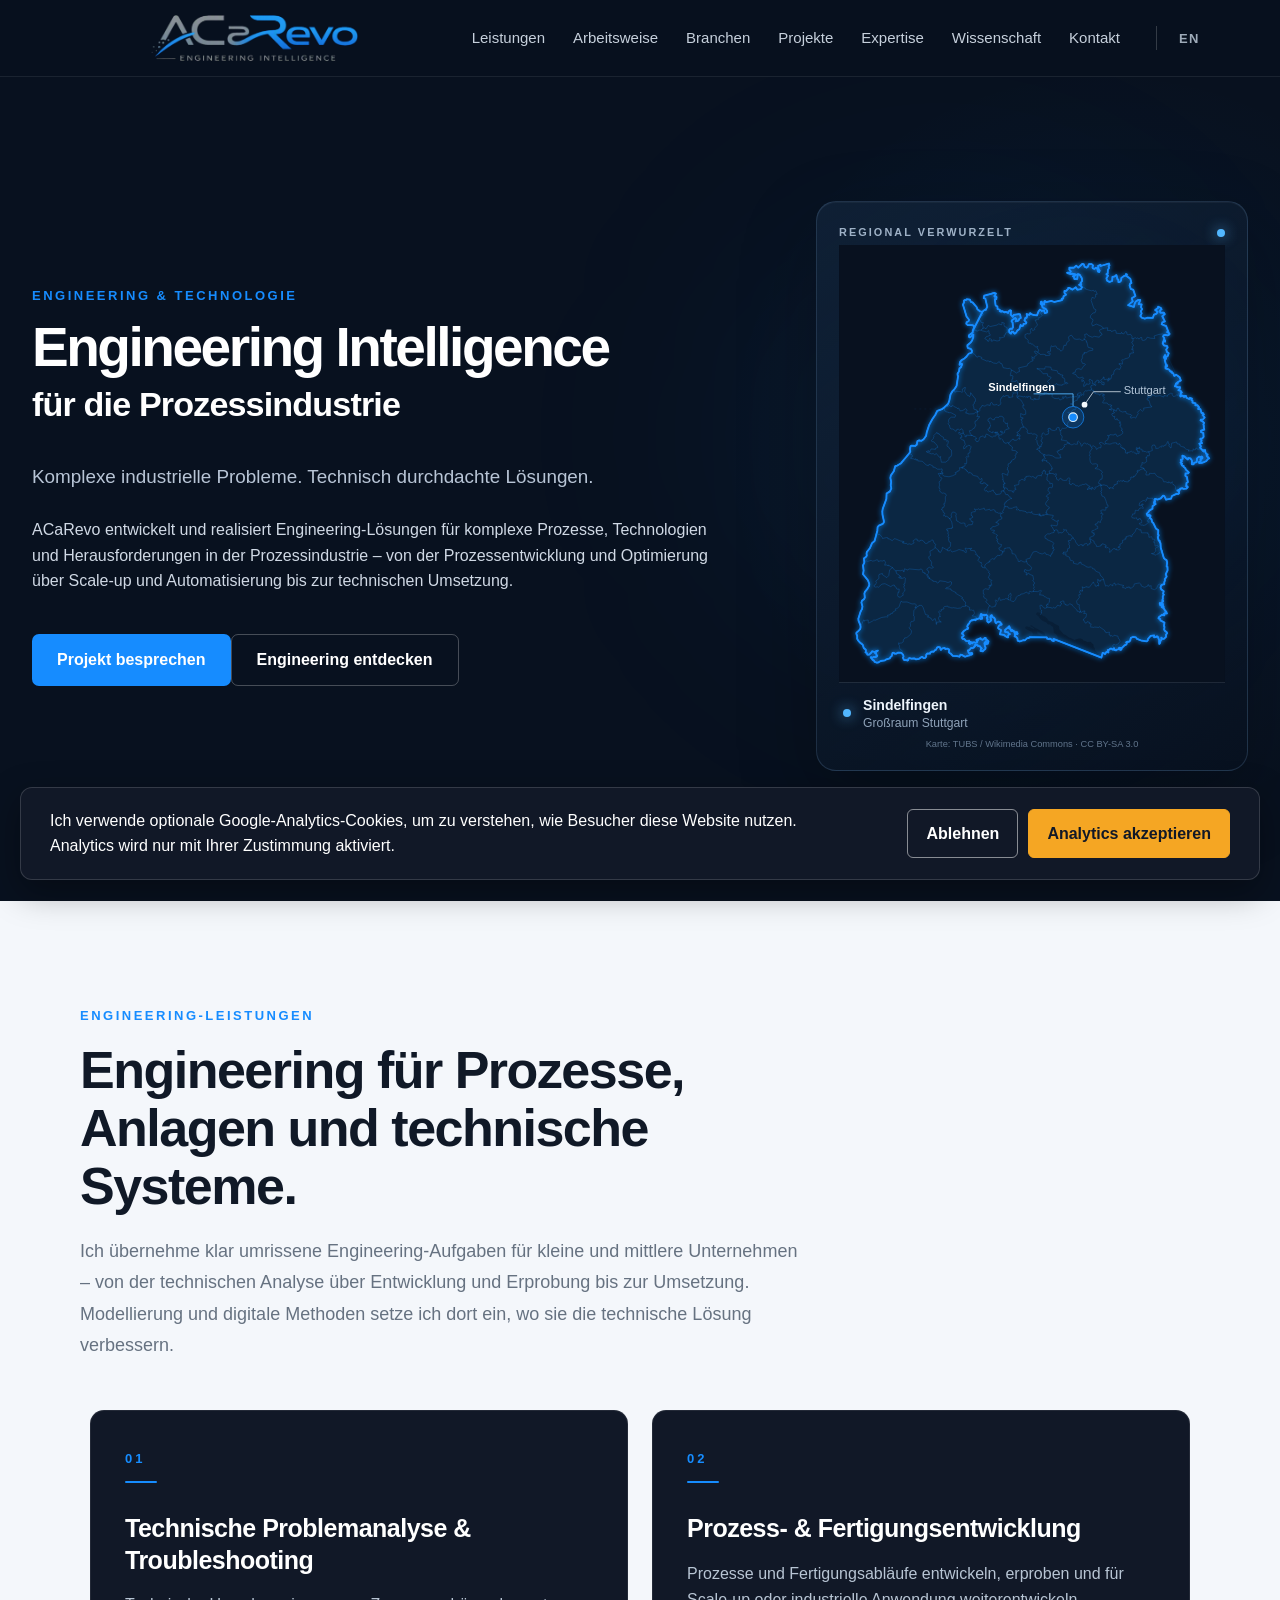
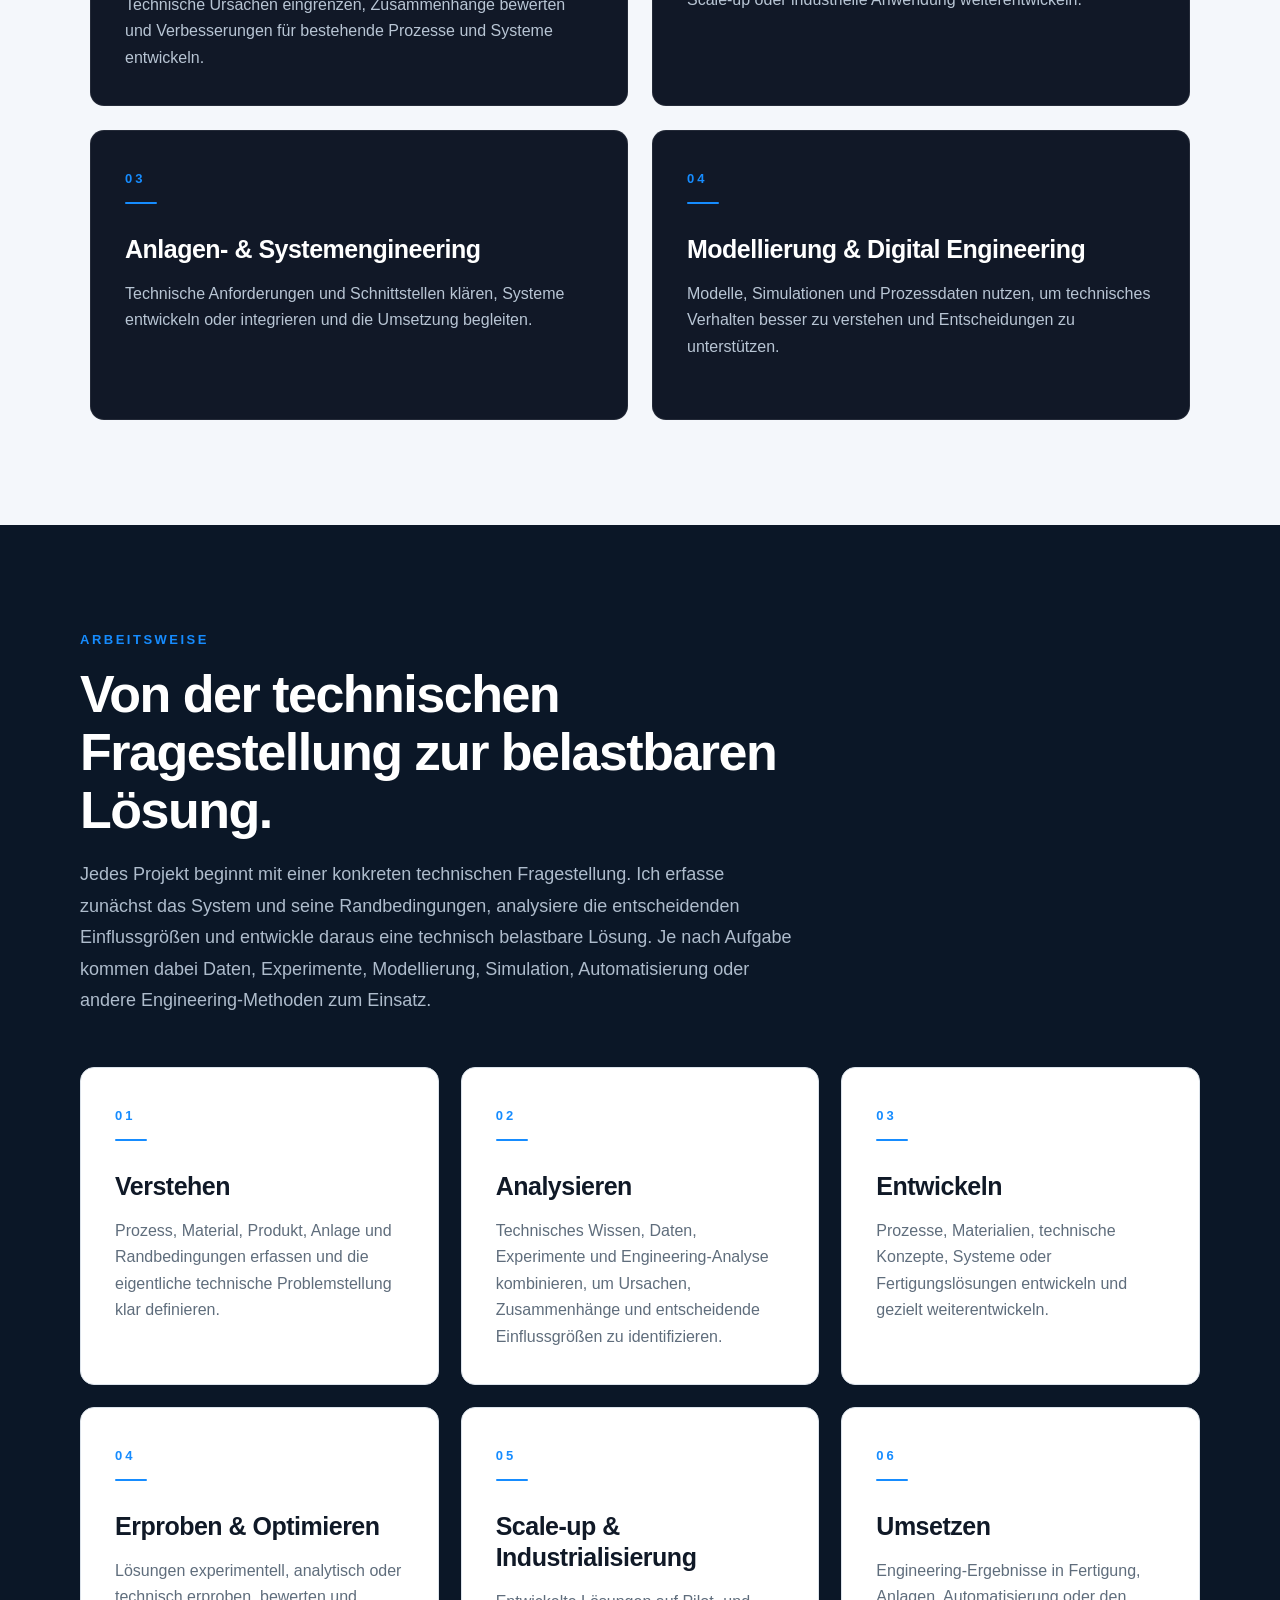
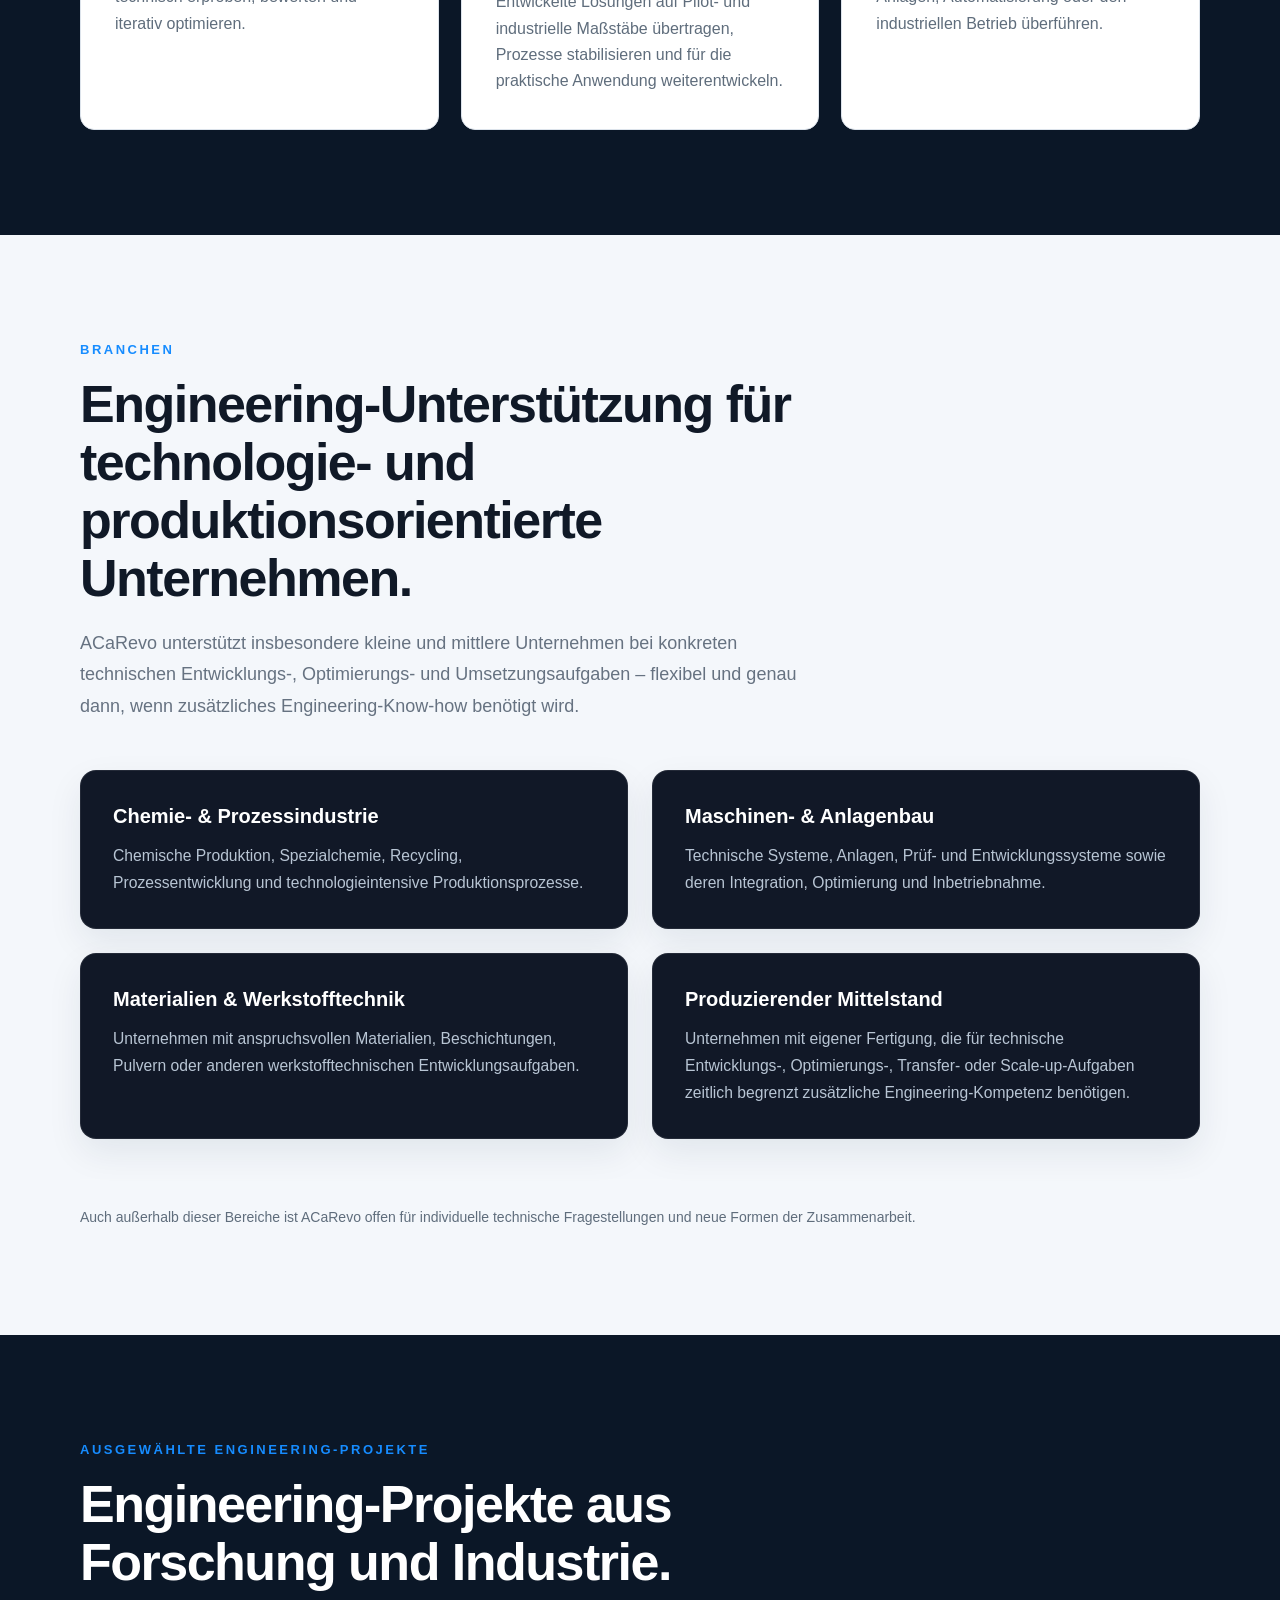
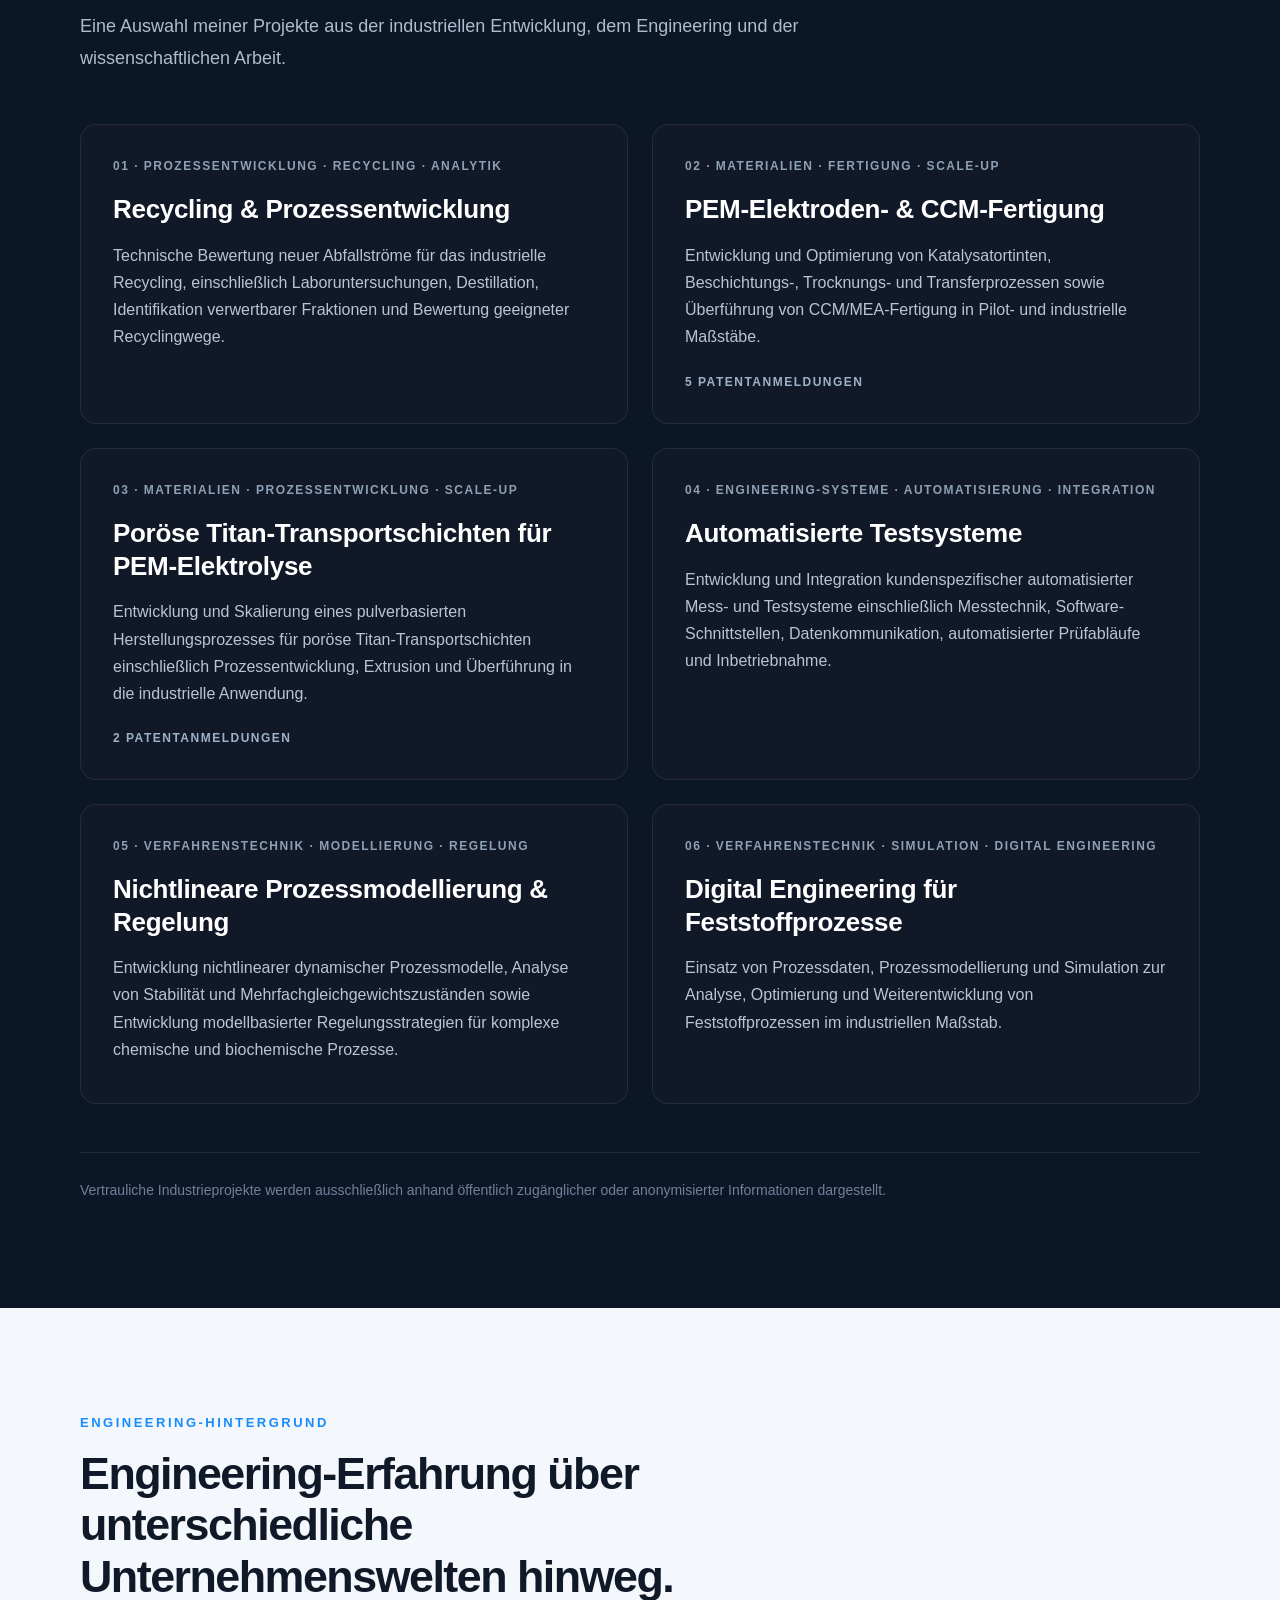
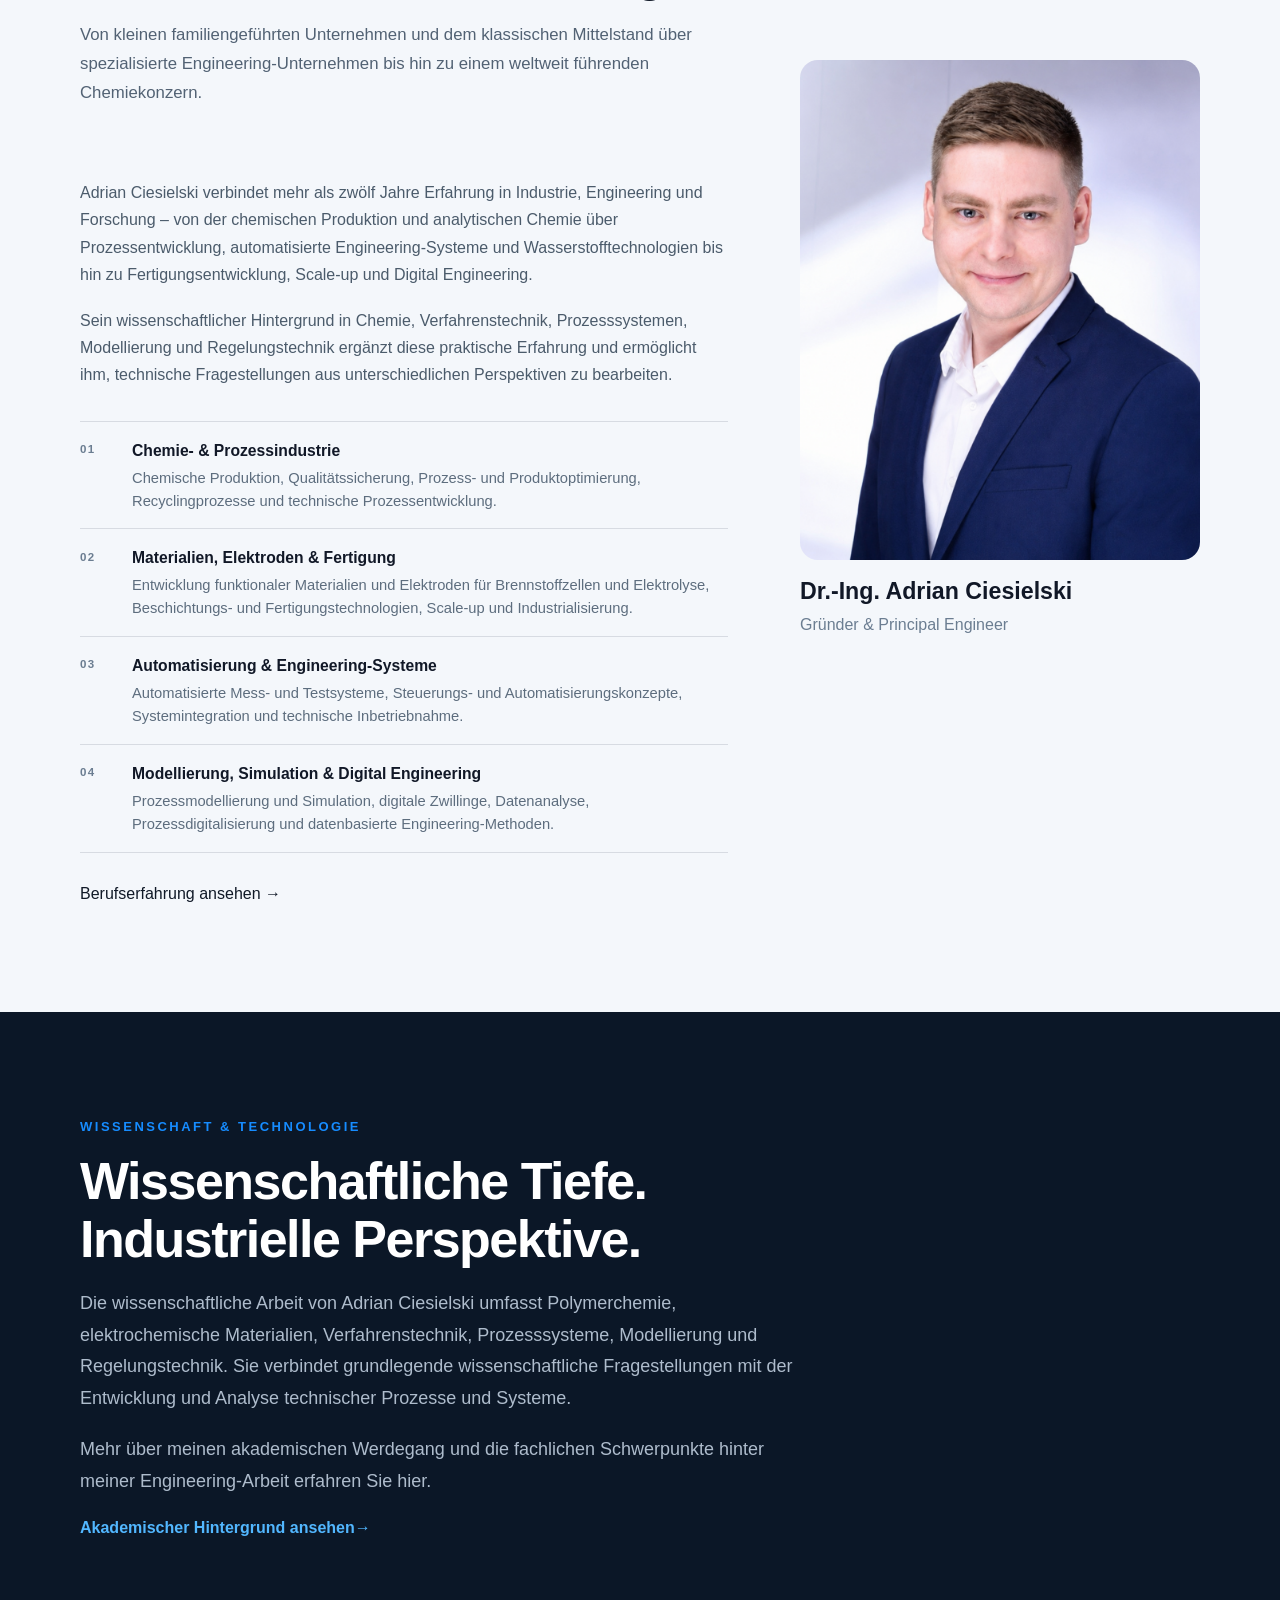
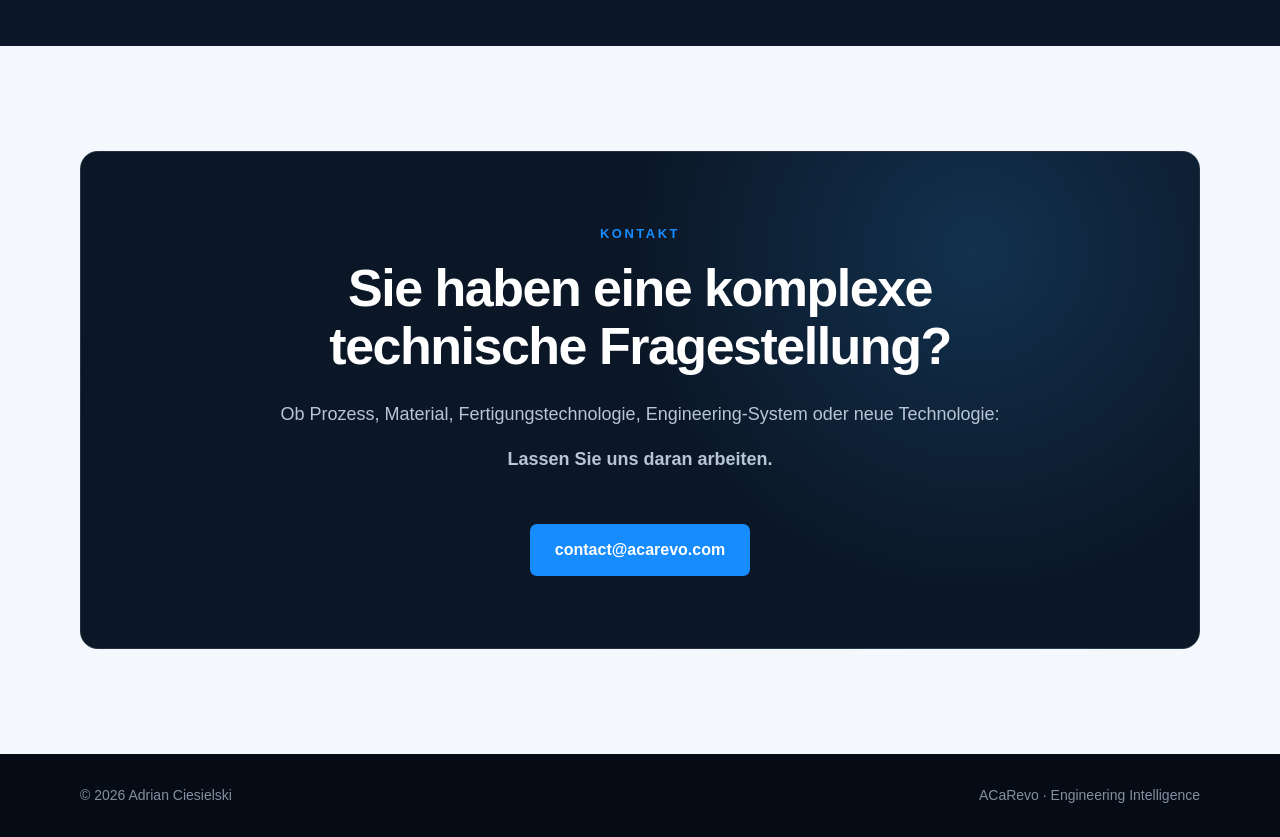
==== commit 905ee710: "Place founder identity below portrait" ====
--- a/index.html
+++ b/index.html
@@ -553,7 +553,7 @@
 
       <div class="engineering-background">
 
-        <div class="engineering-background-content">
+        <div class="engineering-background-intro">
 
           <div class="section-label">
             ENGINEERING-HINTERGRUND
@@ -569,15 +569,11 @@
             führenden Chemiekonzern.
           </p>
 
+        </div>
+
+        <div class="engineering-background-content">
+
           <div class="engineering-profile">
-
-            <h3>
-              Dr.-Ing. Adrian Ciesielski
-            </h3>
-
-            <p class="engineering-role">
-              Gründer &amp; Principal Engineer
-            </p>
 
             <p>
               Adrian Ciesielski verbindet mehr als zwölf Jahre Erfahrung in Industrie,
@@ -660,6 +656,11 @@
             alt="Dr.-Ing. Adrian Ciesielski – Gründer & Principal Engineer"
           >
 
+          <div class="engineering-background-caption">
+            <h3>Dr.-Ing. Adrian Ciesielski</h3>
+            <p class="engineering-role">Gründer &amp; Principal Engineer</p>
+          </div>
+
         </div>
 
       </div>
--- a/style.css
+++ b/style.css
@@ -1176,6 +1176,34 @@
   padding-top: 3rem;
 }
 
+/* Keep long-form subpages compact without changing the homepage rhythm. */
+body.education-page .subpage-hero {
+  padding-top: 7rem;
+  padding-bottom: 2.5rem;
+}
+
+body.education-page main > section {
+  padding-block: 64px;
+}
+
+body.education-page main > .education-overview {
+  padding-top: 3rem;
+  padding-bottom: 3rem;
+}
+
+body.experience-page .experience-hero {
+  padding-top: 7rem;
+  padding-bottom: 2rem;
+}
+
+body.experience-page .experience-hero + .section-light {
+  padding-top: 2rem;
+}
+
+body.experience-page main > section {
+  padding-block: 64px;
+}
+
 .education-timeline {
   max-width: 940px;
   margin-top: 1.4rem;
@@ -1288,6 +1316,28 @@
 }
 
 @media (max-width: 600px) {
+  body.education-page .subpage-hero {
+    padding-top: 5.5rem;
+  }
+
+  body.education-page main > section,
+  body.experience-page main > section {
+    padding-block: 48px;
+  }
+
+  body.education-page main > .education-overview {
+    padding-top: 2.5rem;
+    padding-bottom: 2.5rem;
+  }
+
+  body.experience-page .experience-hero {
+    padding-top: 5.5rem;
+  }
+
+  body.experience-page .experience-hero + .section-light {
+    padding-top: 1.5rem;
+  }
+
   .subpage-hero {
     padding-top: 7rem;
   }
@@ -3052,11 +3102,21 @@
 .engineering-background {
   display: grid;
   grid-template-columns: minmax(0, 1fr) 400px;
-  gap: 4.5rem;
-  align-items: center;
+  grid-template-areas:
+    "intro image"
+    "content image";
+  grid-template-rows: auto 1fr;
+  column-gap: 4.5rem;
+  row-gap: 2rem;
+  align-items: start;
+}
+
+.engineering-background-intro {
+  grid-area: intro;
 }
 
 .engineering-background-content {
+  grid-area: content;
   max-width: 720px;
 }
 
@@ -3074,7 +3134,7 @@
   line-height: 1.15;
 }
 
-.engineering-profile h3 {
+.engineering-background-caption h3 {
   margin: 0;
   font-size: 1.45rem;
   line-height: 1.3;
@@ -3136,9 +3196,11 @@
 }
 
 .engineering-background-image {
+  grid-area: image;
   width: 100%;
   max-width: 400px;
   justify-self: end;
+  align-self: center;
 }
 
 .engineering-background-image img {
@@ -3149,11 +3211,20 @@
   border-radius: 18px;
 }
 
+.engineering-background-caption {
+  padding-top: 1rem;
+}
+
 @media (max-width: 800px) {
 
   .engineering-background {
     grid-template-columns: 1fr;
-    gap: 2.5rem;
+    grid-template-areas:
+      "intro"
+      "image"
+      "content";
+    grid-template-rows: auto;
+    gap: 2rem;
   }
 
   .engineering-background .section-title {
@@ -3163,6 +3234,7 @@
   .engineering-background-image {
     max-width: 360px;
     justify-self: start;
+    align-self: start;
   }
 
 }
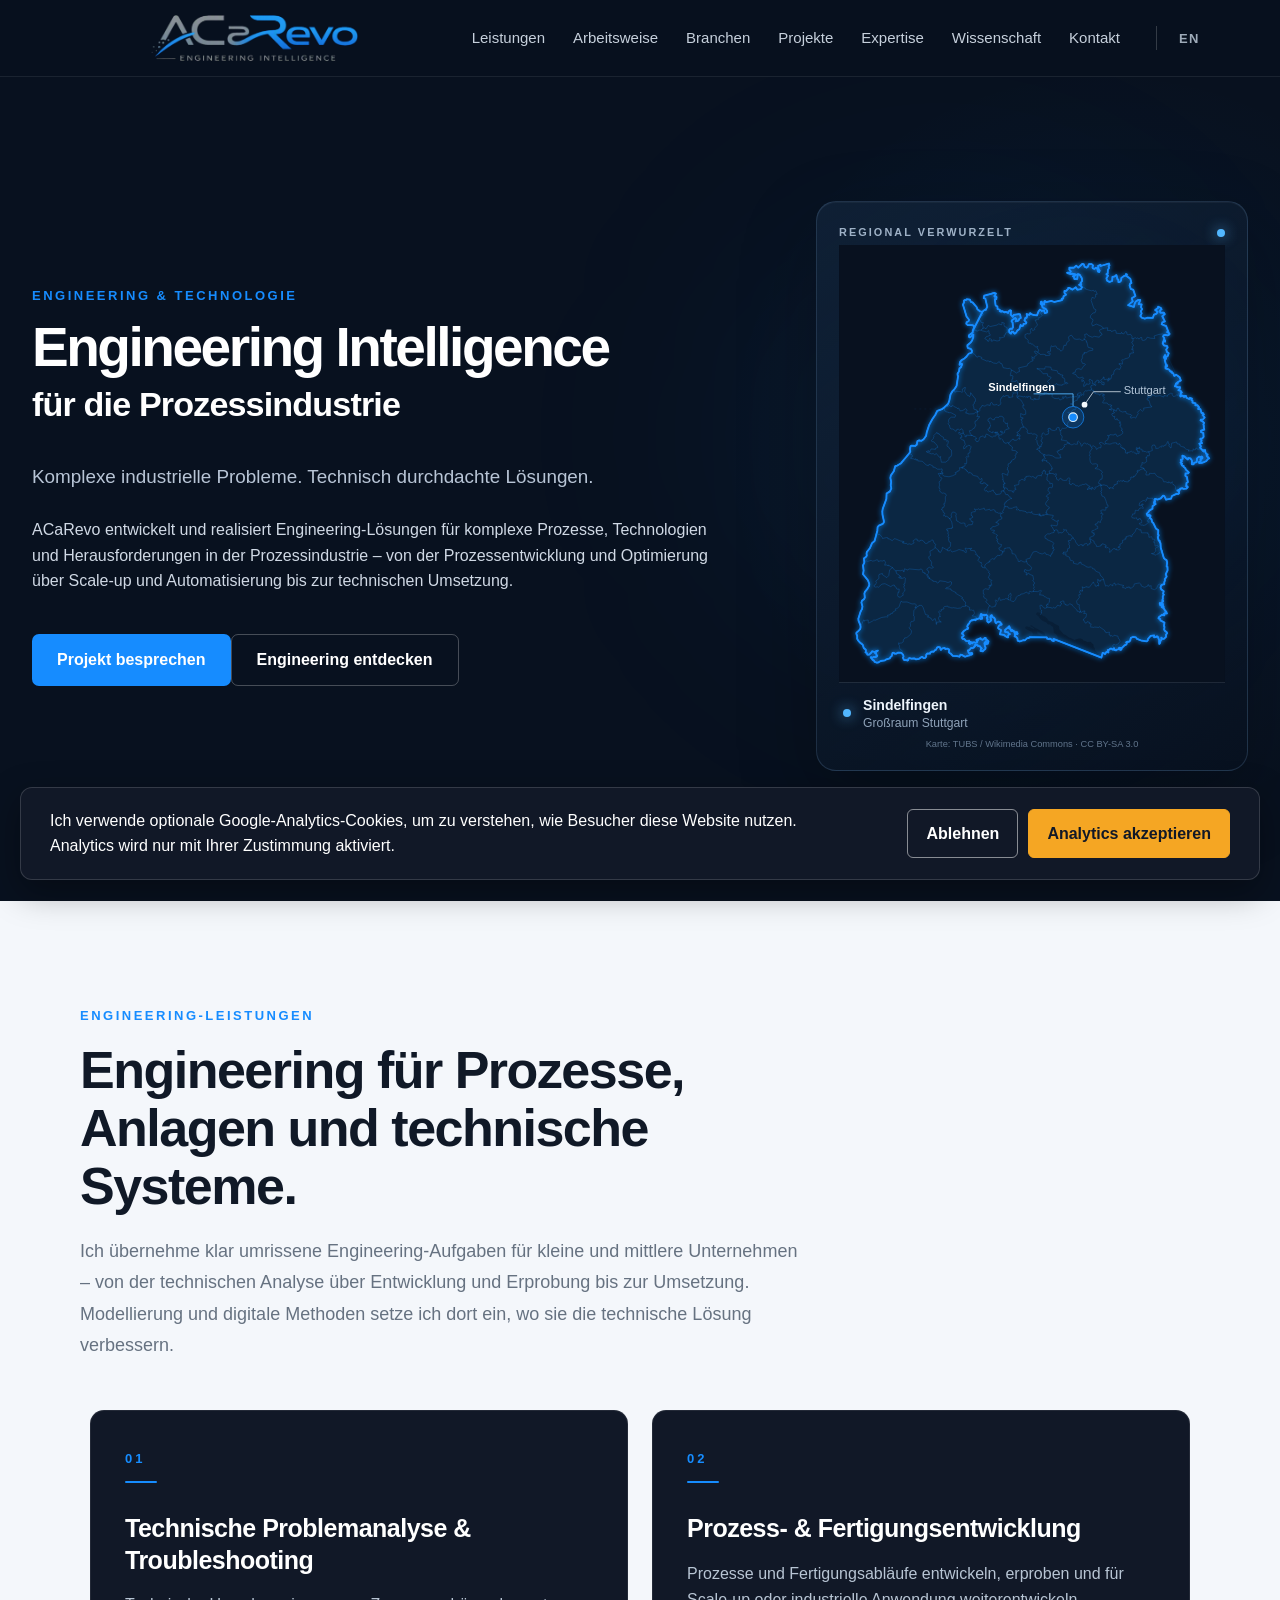
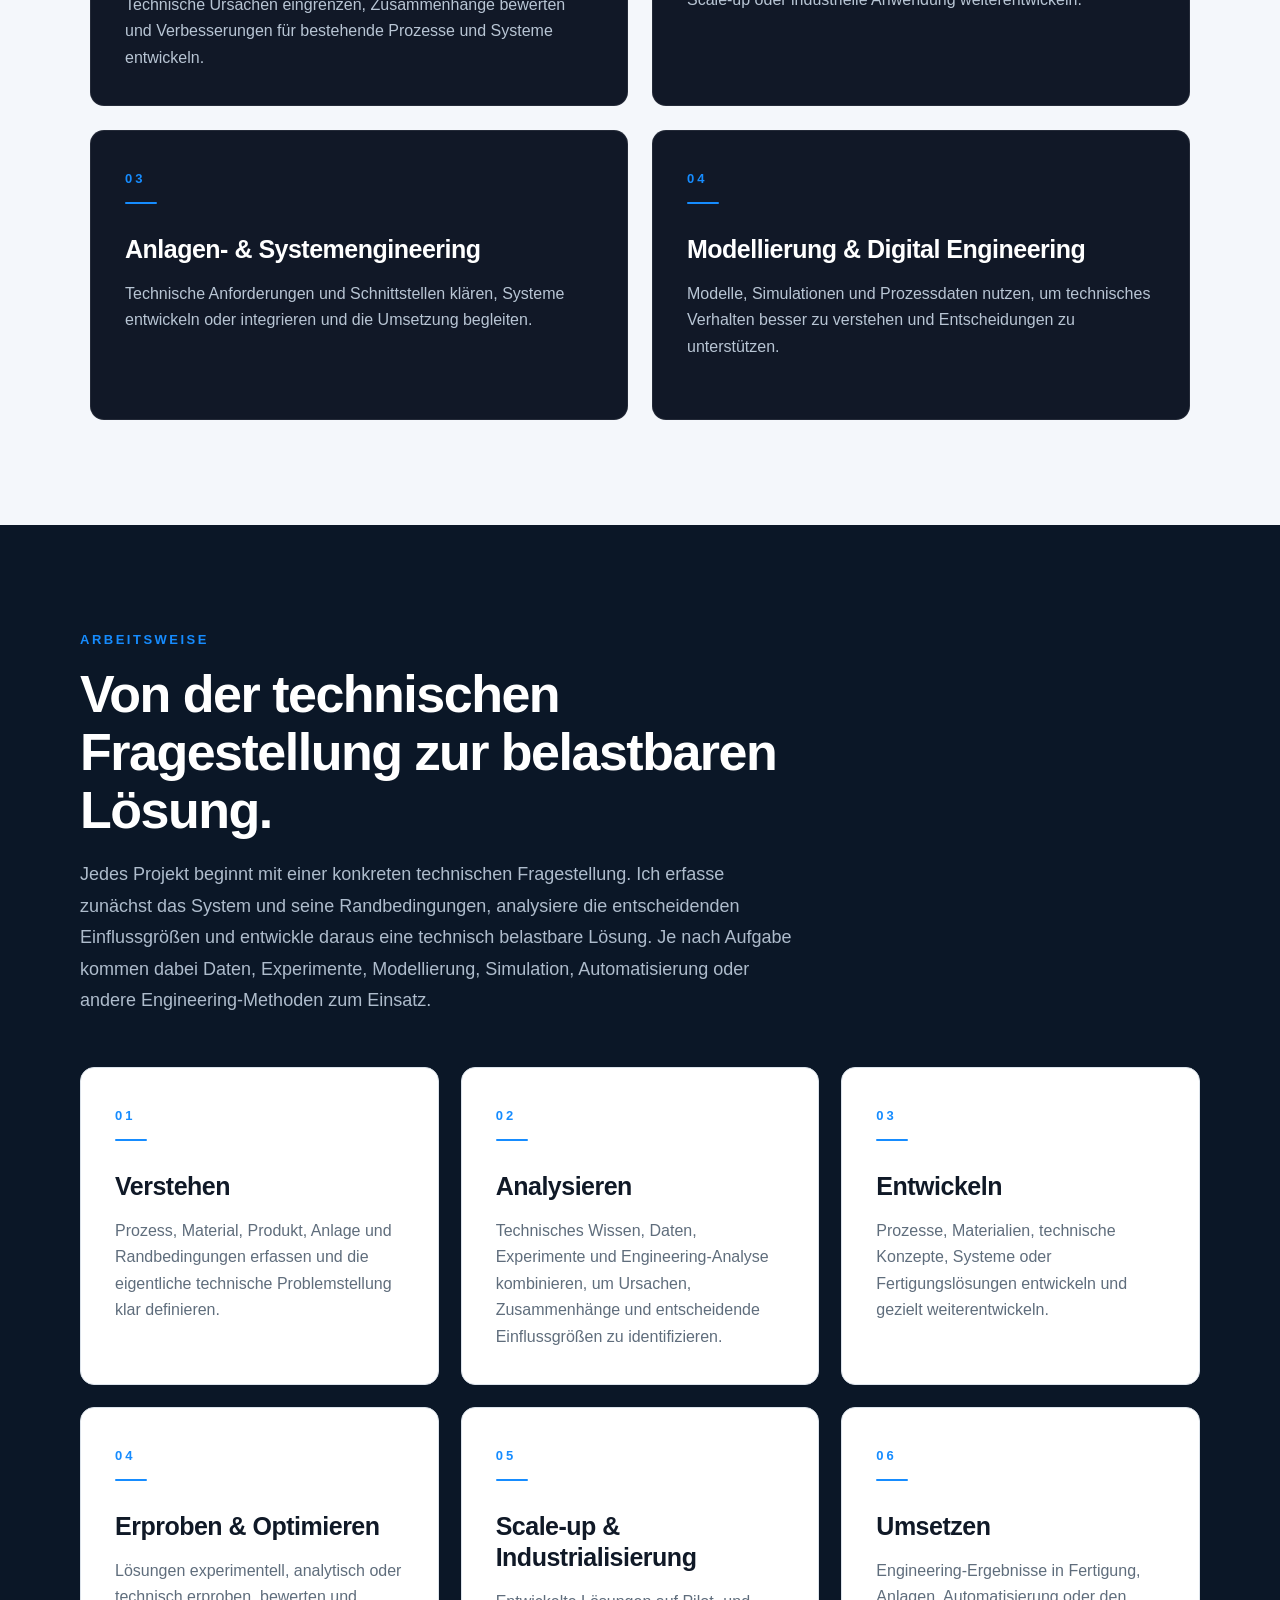
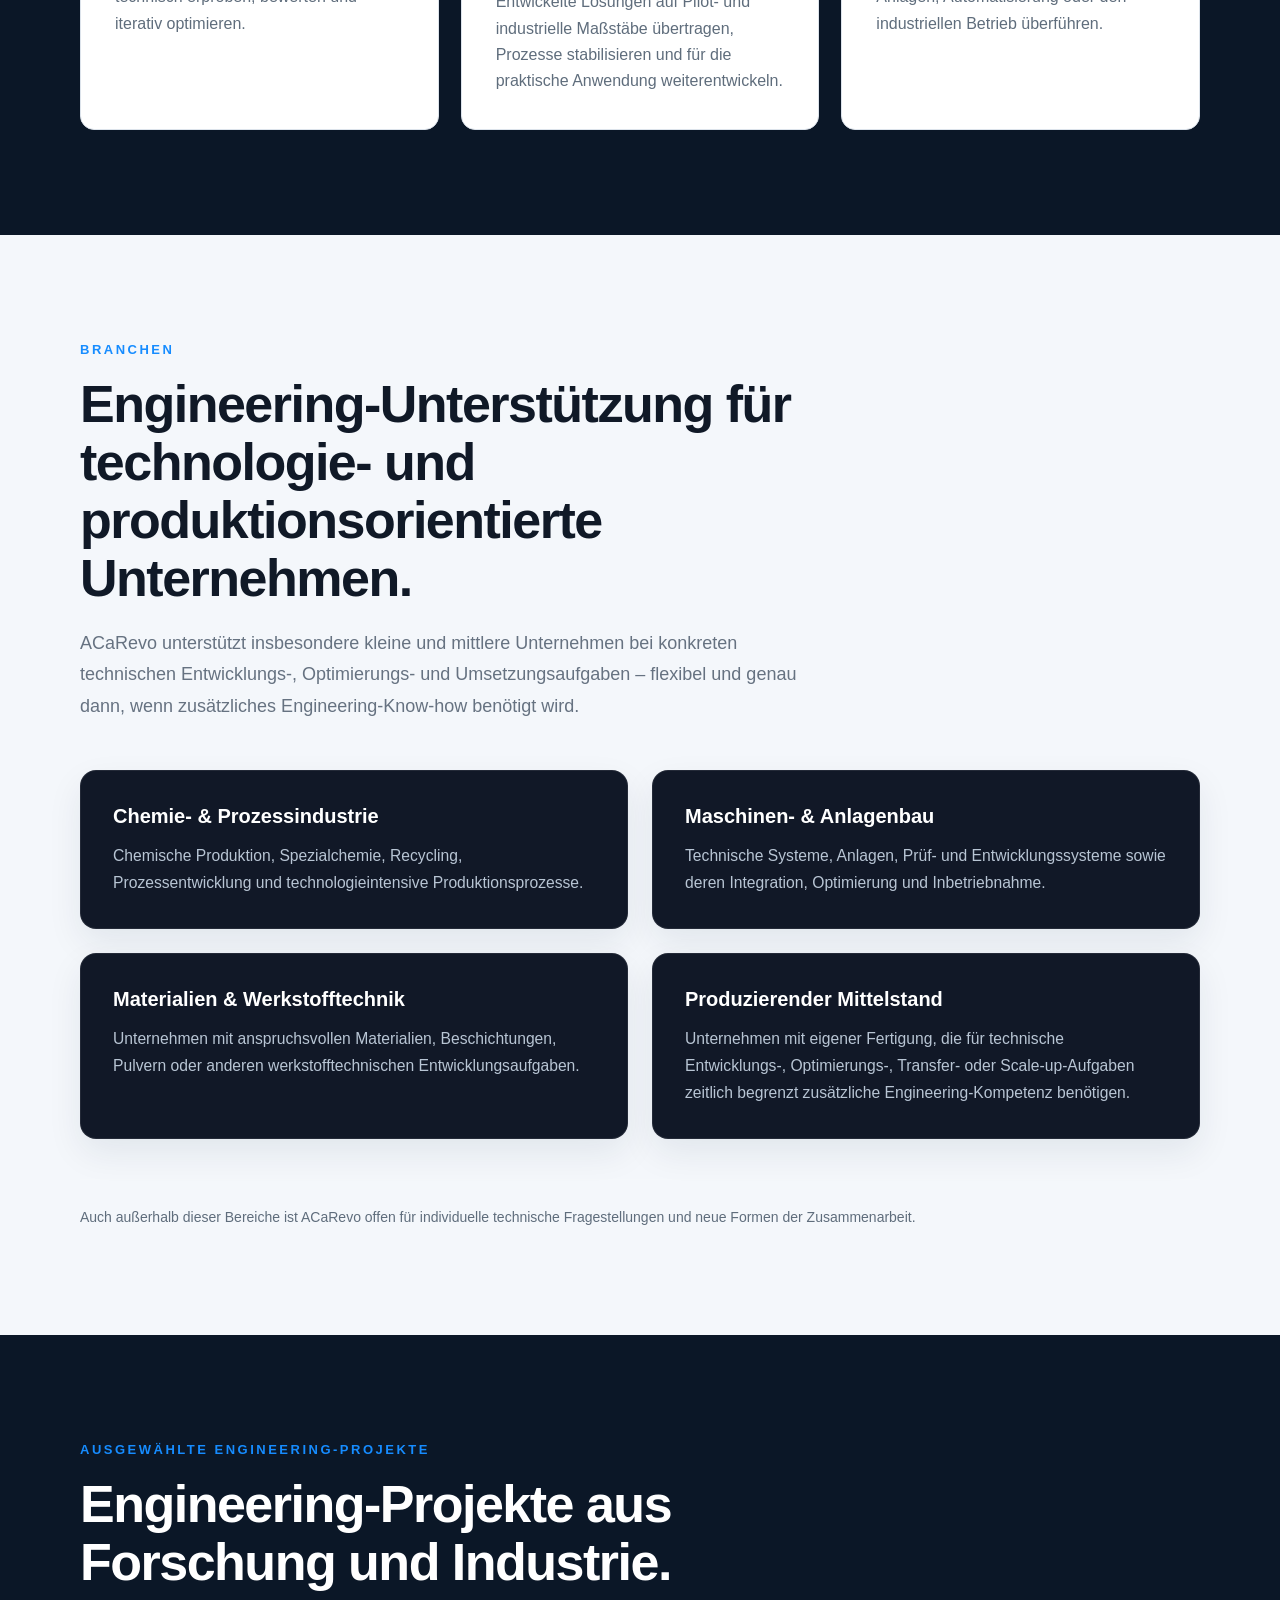
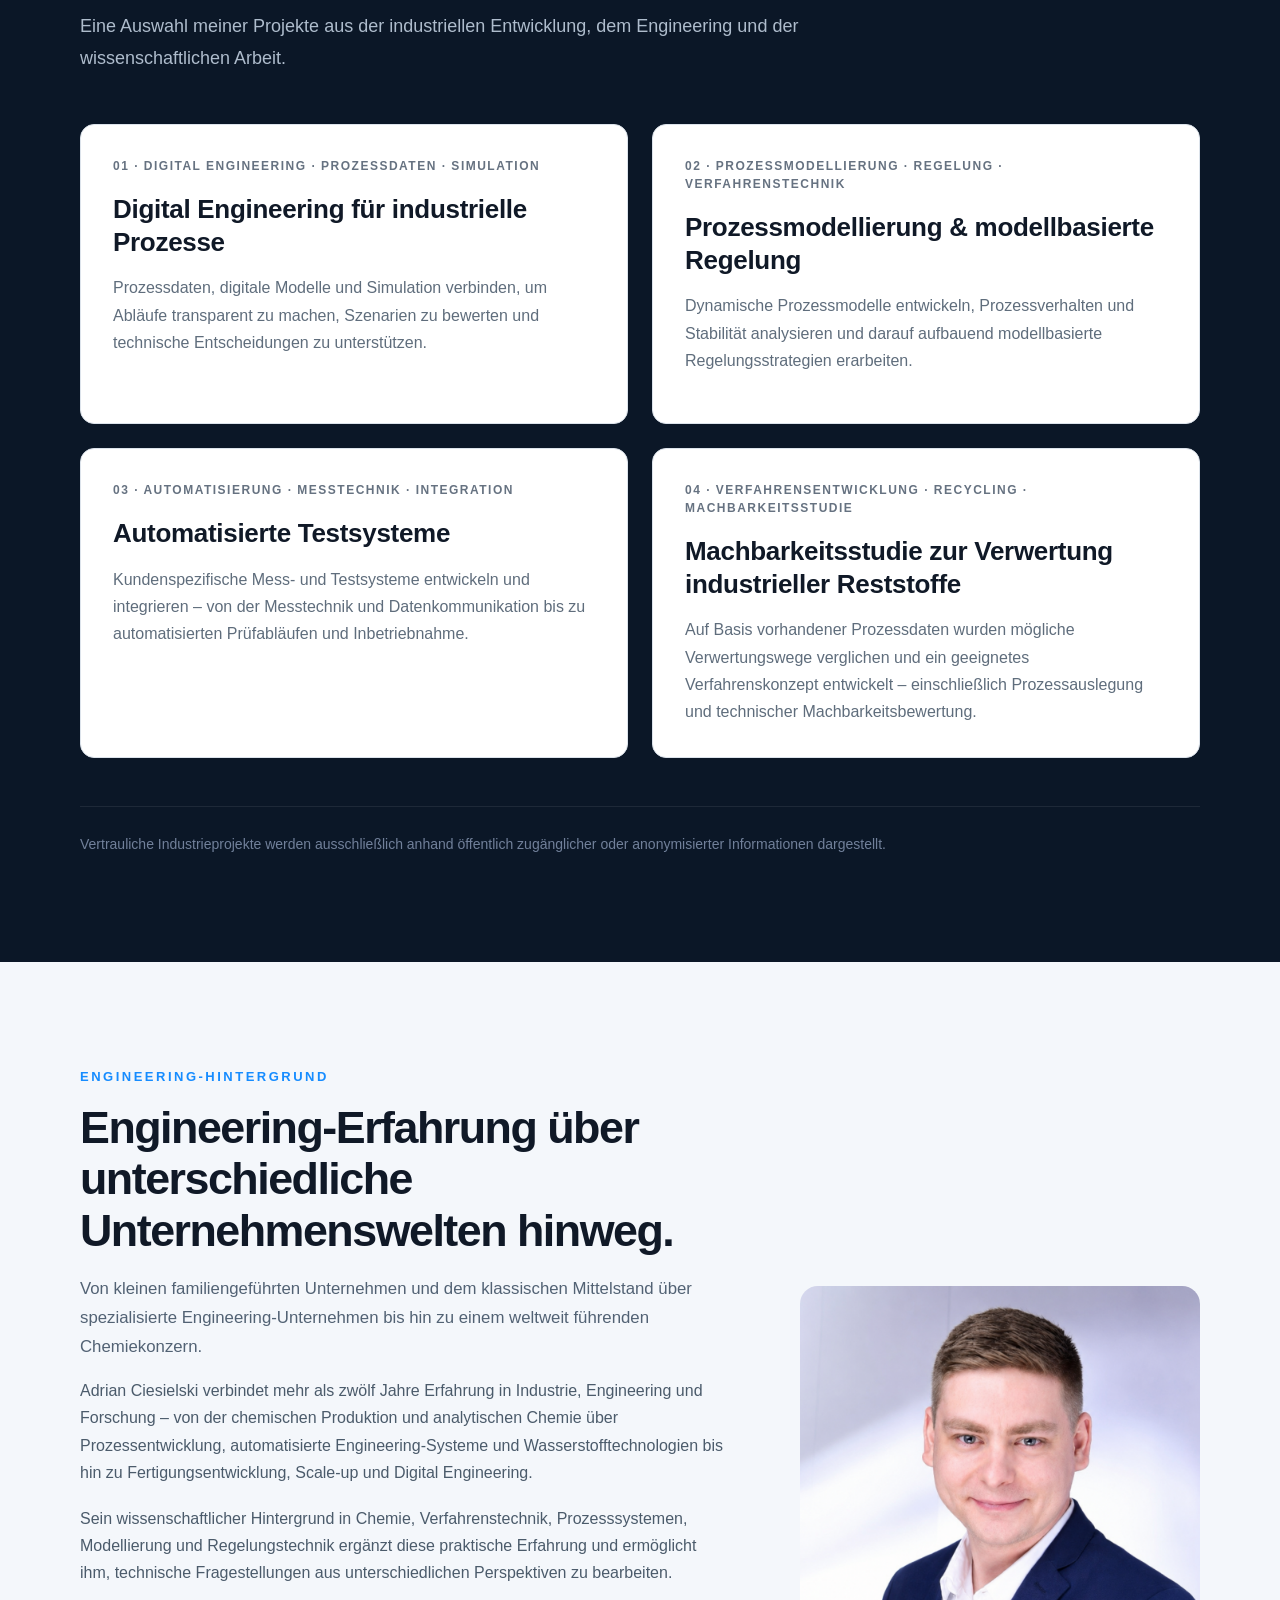
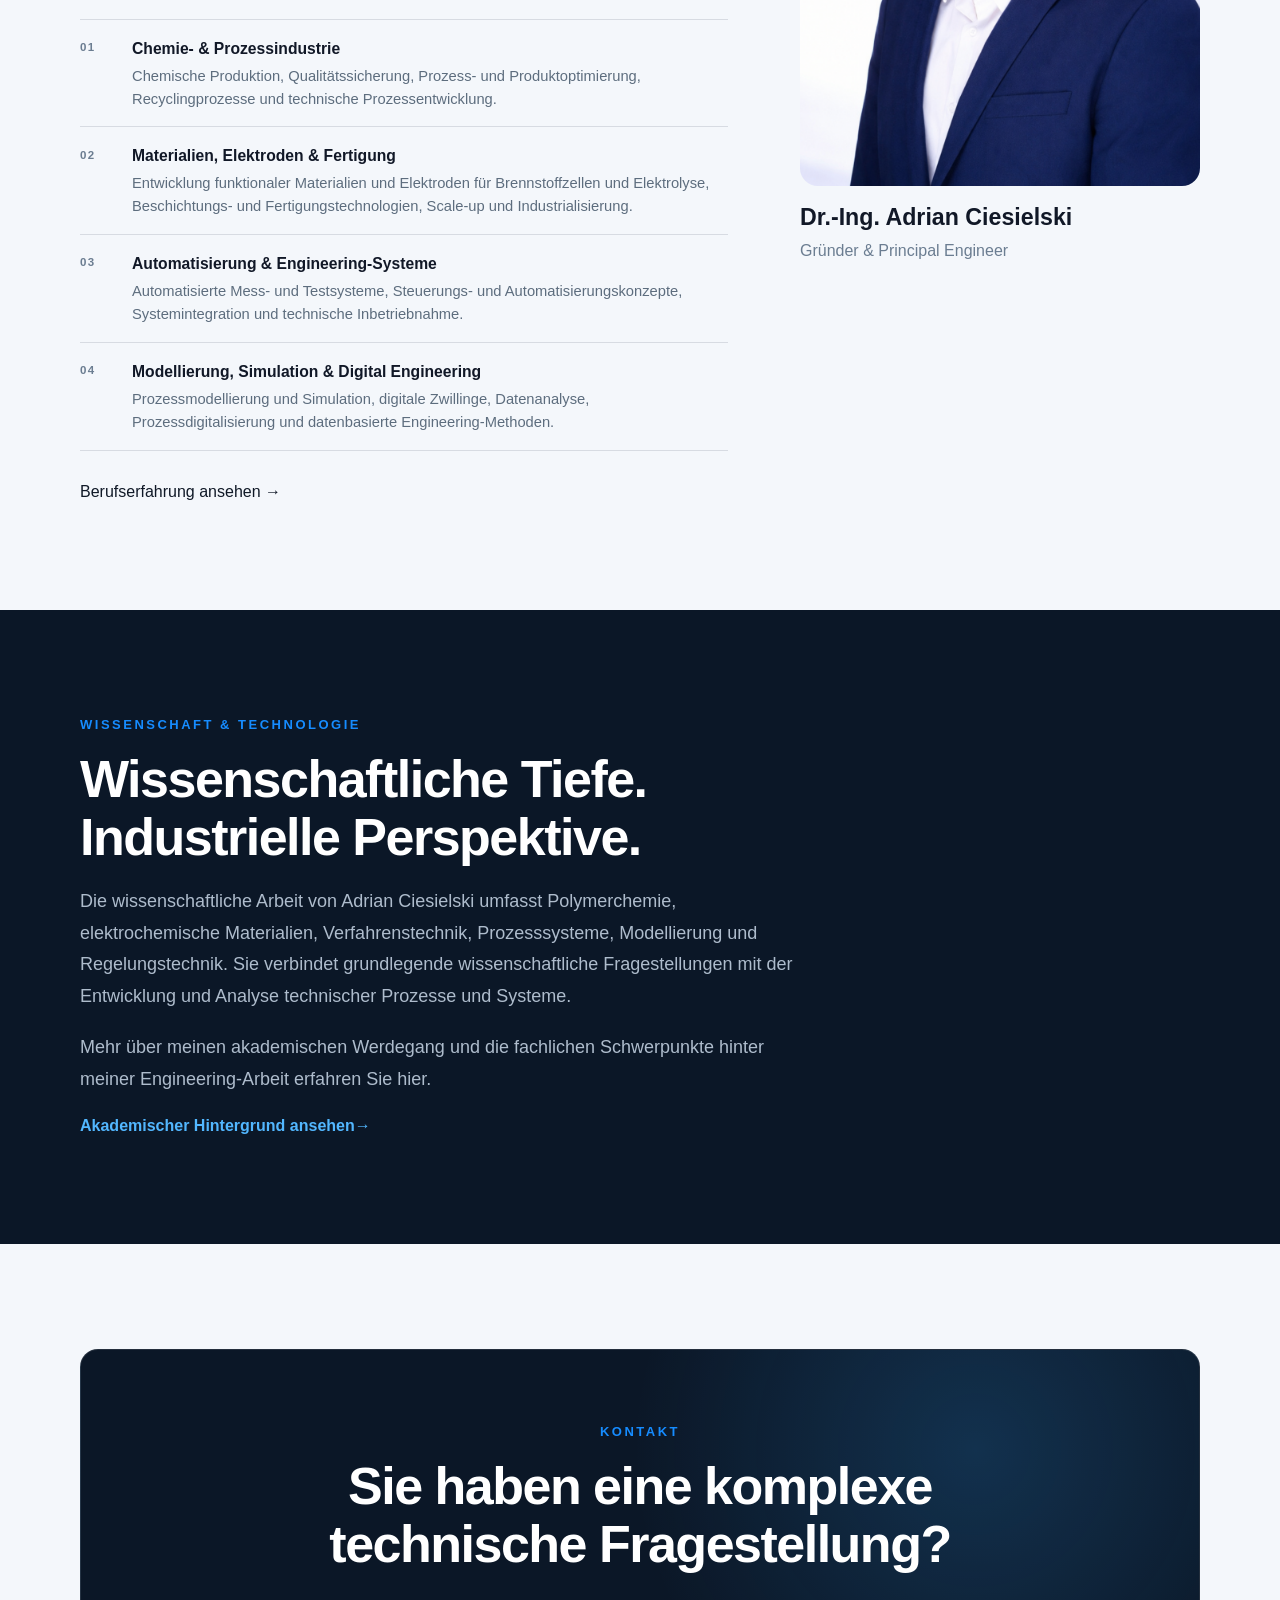
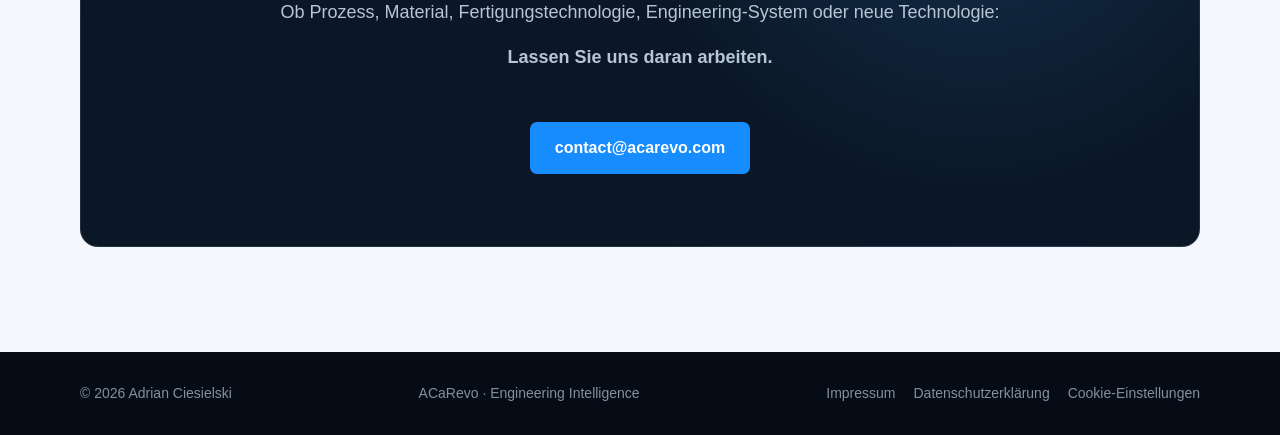
==== commit 34d9122b: "Add legal pages and update portfolio projects" ====
--- a/index.html
+++ b/index.html
@@ -1,21 +1,6 @@
 <!DOCTYPE html>
 <html lang="de">
 <head>
-  <!-- Google tag (gtag.js) -->
-  <script async src="https://www.googletagmanager.com/gtag/js?id=G-9SXD7DHC29"></script>
-  <script>
-    window.dataLayer = window.dataLayer || [];
-    function gtag(){dataLayer.push(arguments);}
-    gtag('consent', 'default', {
-      'analytics_storage': 'denied',
-      'ad_storage': 'denied',
-      'ad_user_data': 'denied',
-      'ad_personalization': 'denied'
-    });
-    gtag('js', new Date());
-    gtag('config', 'G-9SXD7DHC29');
-  </script>
-
   <meta charset="UTF-8">
   <meta name="viewport" content="width=device-width, initial-scale=1.0">
   <title>ACaRevo | Engineering für die Prozessindustrie</title>
@@ -404,18 +389,17 @@
 
           <div>
             <span class="project-meta">
-              01 · Prozessentwicklung · Recycling · Analytik
+              01 · Digital Engineering · Prozessdaten · Simulation
             </span>
 
             <h3>
-              Recycling &amp; Prozessentwicklung
+              Digital Engineering für industrielle Prozesse
             </h3>
 
             <p>
-              Technische Bewertung neuer Abfallströme für das industrielle
-              Recycling, einschließlich Laboruntersuchungen, Destillation,
-              Identifikation verwertbarer Fraktionen und Bewertung geeigneter
-              Recyclingwege.
+              Prozessdaten, digitale Modelle und Simulation verbinden, um
+              Abläufe transparent zu machen, Szenarien zu bewerten und
+              technische Entscheidungen zu unterstützen.
             </p>
           </div>
 
@@ -426,23 +410,18 @@
 
           <div>
             <span class="project-meta">
-              02 · Materialien · Fertigung · Scale-up
+              02 · Prozessmodellierung · Regelung · Verfahrenstechnik
             </span>
 
             <h3>
-              PEM-Elektroden- &amp; CCM-Fertigung
+              Prozessmodellierung &amp; modellbasierte Regelung
             </h3>
 
             <p>
-              Entwicklung und Optimierung von Katalysatortinten,
-              Beschichtungs-, Trocknungs- und Transferprozessen sowie
-              Überführung von CCM/MEA-Fertigung in Pilot- und industrielle
-              Maßstäbe.
+              Dynamische Prozessmodelle entwickeln, Prozessverhalten und
+              Stabilität analysieren und darauf aufbauend modellbasierte
+              Regelungsstrategien erarbeiten.
             </p>
-
-            <span class="project-meta">
-              5 Patentanmeldungen
-            </span>
           </div>
 
         </article>
@@ -452,33 +431,7 @@
 
           <div>
             <span class="project-meta">
-              03 · Materialien · Prozessentwicklung · Scale-up
-            </span>
-
-            <h3>
-              Poröse Titan-Transportschichten für PEM-Elektrolyse
-            </h3>
-
-            <p>
-              Entwicklung und Skalierung eines pulverbasierten
-              Herstellungsprozesses für poröse Titan-Transportschichten
-              einschließlich Prozessentwicklung, Extrusion und Überführung
-              in die industrielle Anwendung.
-            </p>
-
-            <span class="project-meta">
-              2 Patentanmeldungen
-            </span>
-          </div>
-
-        </article>
-
-        <!-- 04 -->
-        <article class="project-item">
-
-          <div>
-            <span class="project-meta">
-              04 · Engineering-Systeme · Automatisierung · Integration
+              03 · Automatisierung · Messtechnik · Integration
             </span>
 
             <h3>
@@ -486,53 +439,31 @@
             </h3>
 
             <p>
-              Entwicklung und Integration kundenspezifischer automatisierter
-              Mess- und Testsysteme einschließlich Messtechnik,
-              Software-Schnittstellen, Datenkommunikation, automatisierter
-              Prüfabläufe und Inbetriebnahme.
+              Kundenspezifische Mess- und Testsysteme entwickeln und
+              integrieren – von der Messtechnik und Datenkommunikation bis
+              zu automatisierten Prüfabläufen und Inbetriebnahme.
             </p>
           </div>
 
         </article>
 
-        <!-- 05 -->
+        <!-- 04 -->
         <article class="project-item">
 
           <div>
             <span class="project-meta">
-              05 · Verfahrenstechnik · Modellierung · Regelung
+              04 · Verfahrensentwicklung · Recycling · Machbarkeitsstudie
             </span>
 
             <h3>
-              Nichtlineare Prozessmodellierung &amp; Regelung
+              Machbarkeitsstudie zur Verwertung industrieller Reststoffe
             </h3>
 
             <p>
-              Entwicklung nichtlinearer dynamischer Prozessmodelle,
-              Analyse von Stabilität und Mehrfachgleichgewichtszuständen
-              sowie Entwicklung modellbasierter Regelungsstrategien für
-              komplexe chemische und biochemische Prozesse.
-            </p>
-          </div>
-
-        </article>
-
-        <!-- 06 -->
-        <article class="project-item">
-
-          <div>
-            <span class="project-meta">
-              06 · Verfahrenstechnik · Simulation · Digital Engineering
-            </span>
-
-            <h3>
-              Digital Engineering für Feststoffprozesse
-            </h3>
-
-            <p>
-              Einsatz von Prozessdaten, Prozessmodellierung und Simulation
-              zur Analyse, Optimierung und Weiterentwicklung von
-              Feststoffprozessen im industriellen Maßstab.
+              Auf Basis vorhandener Prozessdaten wurden mögliche
+              Verwertungswege verglichen und ein geeignetes Verfahrenskonzept
+              entwickelt – einschließlich Prozessauslegung und technischer
+              Machbarkeitsbewertung.
             </p>
           </div>
 
@@ -746,6 +677,12 @@
       ACaRevo · Engineering Intelligence
     </div>
 
+    <div class="footer-legal">
+        <a href="impressum/index.html">Impressum</a>
+      <a href="datenschutz/index.html">Datenschutzerklärung</a>
+      <a href="index.html?cookie-settings=1#cookie-banner">Cookie-Einstellungen</a>
+    </div>
+
   </div>
 </footer>
 
--- a/style.css
+++ b/style.css
@@ -658,9 +658,10 @@
   justify-content: space-between;
   min-height: 300px;
   padding: 32px;
-  border-radius: 16px;
-  background: #111827;
-  border: 1px solid rgba(255, 255, 255, 0.08);
+  border-radius: 14px;
+  background: #ffffff;
+  color: var(--text);
+  border: 1px solid var(--border-light);
   transition:
     transform 0.25s ease,
     border-color 0.25s ease,
@@ -668,15 +669,15 @@
 }
 
 .project-item:hover {
-  transform: translateY(-5px);
-  border-color: rgba(82, 183, 255, 0.45);
-  box-shadow: 0 20px 45px rgba(15, 35, 60, 0.18);
+  transform: translateY(-7px);
+  border-color: rgba(22, 140, 255, 0.35);
+  box-shadow: 0 22px 60px rgba(15, 35, 60, 0.14);
 }
 
 .project-meta {
   display: block;
   margin-bottom: 18px;
-  color: #8ea0b5;
+  color: #667281;
   text-transform: uppercase;
   letter-spacing: 1.5px;
   font-size: 12px;
@@ -689,12 +690,12 @@
   font-size: 26px;
   line-height: 1.25;
   letter-spacing: -0.3px;
-  color: #ffffff;
+  color: var(--text);
 }
 
 .project-item p {
   margin: 0;
-  color: #b8c5d4;
+  color: #5f6d7c;
   font-size: 16px;
   line-height: 1.7;
 }
@@ -702,7 +703,7 @@
 .project-item > a {
   display: inline-block;
   margin-top: 28px;
-  color: #ffffff;
+  color: var(--accent);
   text-decoration: none;
   font-size: 14px;
   font-weight: 600;
@@ -719,7 +720,7 @@
 .project-item .project-meta:last-child {
   margin-top: 22px;
   margin-bottom: 0;
-  color: #9db2c8;
+  color: var(--accent);
 }
 
 @media (max-width: 800px) {
@@ -821,6 +822,82 @@
   justify-content: space-between;
   gap: 20px;
   flex-wrap: wrap;
+}
+
+.footer-legal {
+  display: flex;
+  flex-wrap: wrap;
+  gap: 18px;
+}
+
+.footer-legal a {
+  color: inherit;
+  text-decoration: none;
+}
+
+.footer-legal a:hover {
+  color: var(--text-light);
+}
+
+.privacy-content {
+  padding: 4rem 0 6rem;
+}
+
+.privacy-container {
+  max-width: 900px;
+}
+
+.privacy-container h2 {
+  margin: 2.5rem 0 0.75rem;
+  font-size: clamp(1.25rem, 2.3vw, 1.65rem);
+  line-height: 1.3;
+}
+
+.privacy-container p,
+.privacy-container address {
+  margin: 0 0 1rem;
+  color: var(--muted-body);
+  font-size: 1rem;
+  line-height: 1.8;
+}
+
+.privacy-container address {
+  font-style: normal;
+}
+
+.privacy-container a {
+  color: #087df5;
+  text-decoration: underline;
+  text-underline-offset: 0.15em;
+}
+
+.privacy-container .privacy-updated {
+  font-size: 0.9rem;
+}
+
+@media (min-width: 601px) {
+  body.privacy-page .subpage-hero h1 {
+    font-size: clamp(2.8rem, 4.7vw, 4.6rem);
+    white-space: nowrap;
+  }
+}
+
+@media (max-width: 600px) {
+  body.privacy-page .subpage-hero h1 {
+    font-size: clamp(2rem, 8vw, 2.8rem);
+  }
+}
+
+@media (min-width: 601px) {
+  body.impressum-page .subpage-hero h1 {
+    font-size: clamp(2.8rem, 4.7vw, 4.6rem);
+  }
+}
+
+@media (max-width: 600px) {
+  body.impressum-page .subpage-hero h1 {
+    font-size: clamp(2rem, 8vw, 2.8rem);
+  }
 }
 
 /* TABLET */
@@ -3415,3 +3492,12 @@
     grid-template-columns: 1fr;
   }
 }
+
+/* Tighten the founder intro-to-bio transition. */
+.engineering-background {
+  row-gap: 1rem;
+}
+
+.engineering-background-intro .engineering-company-path {
+  margin-bottom: 0;
+}
